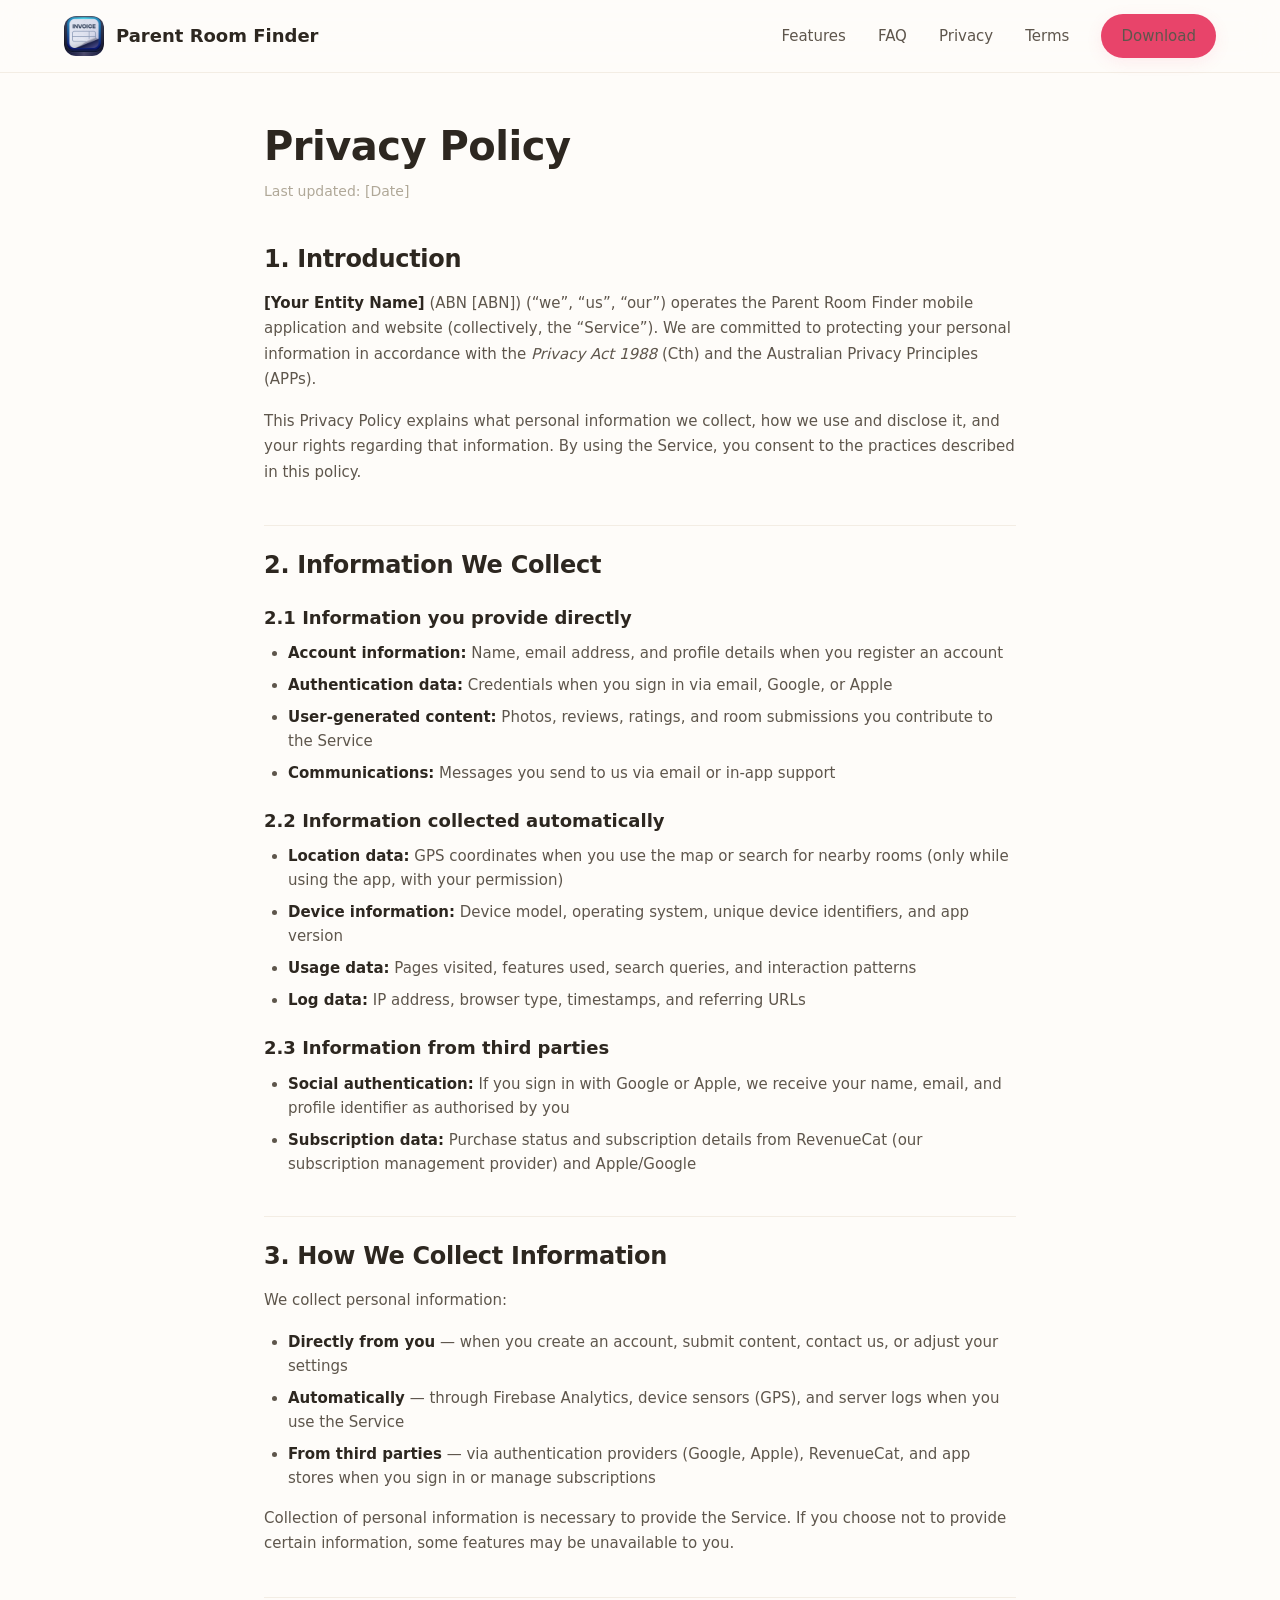
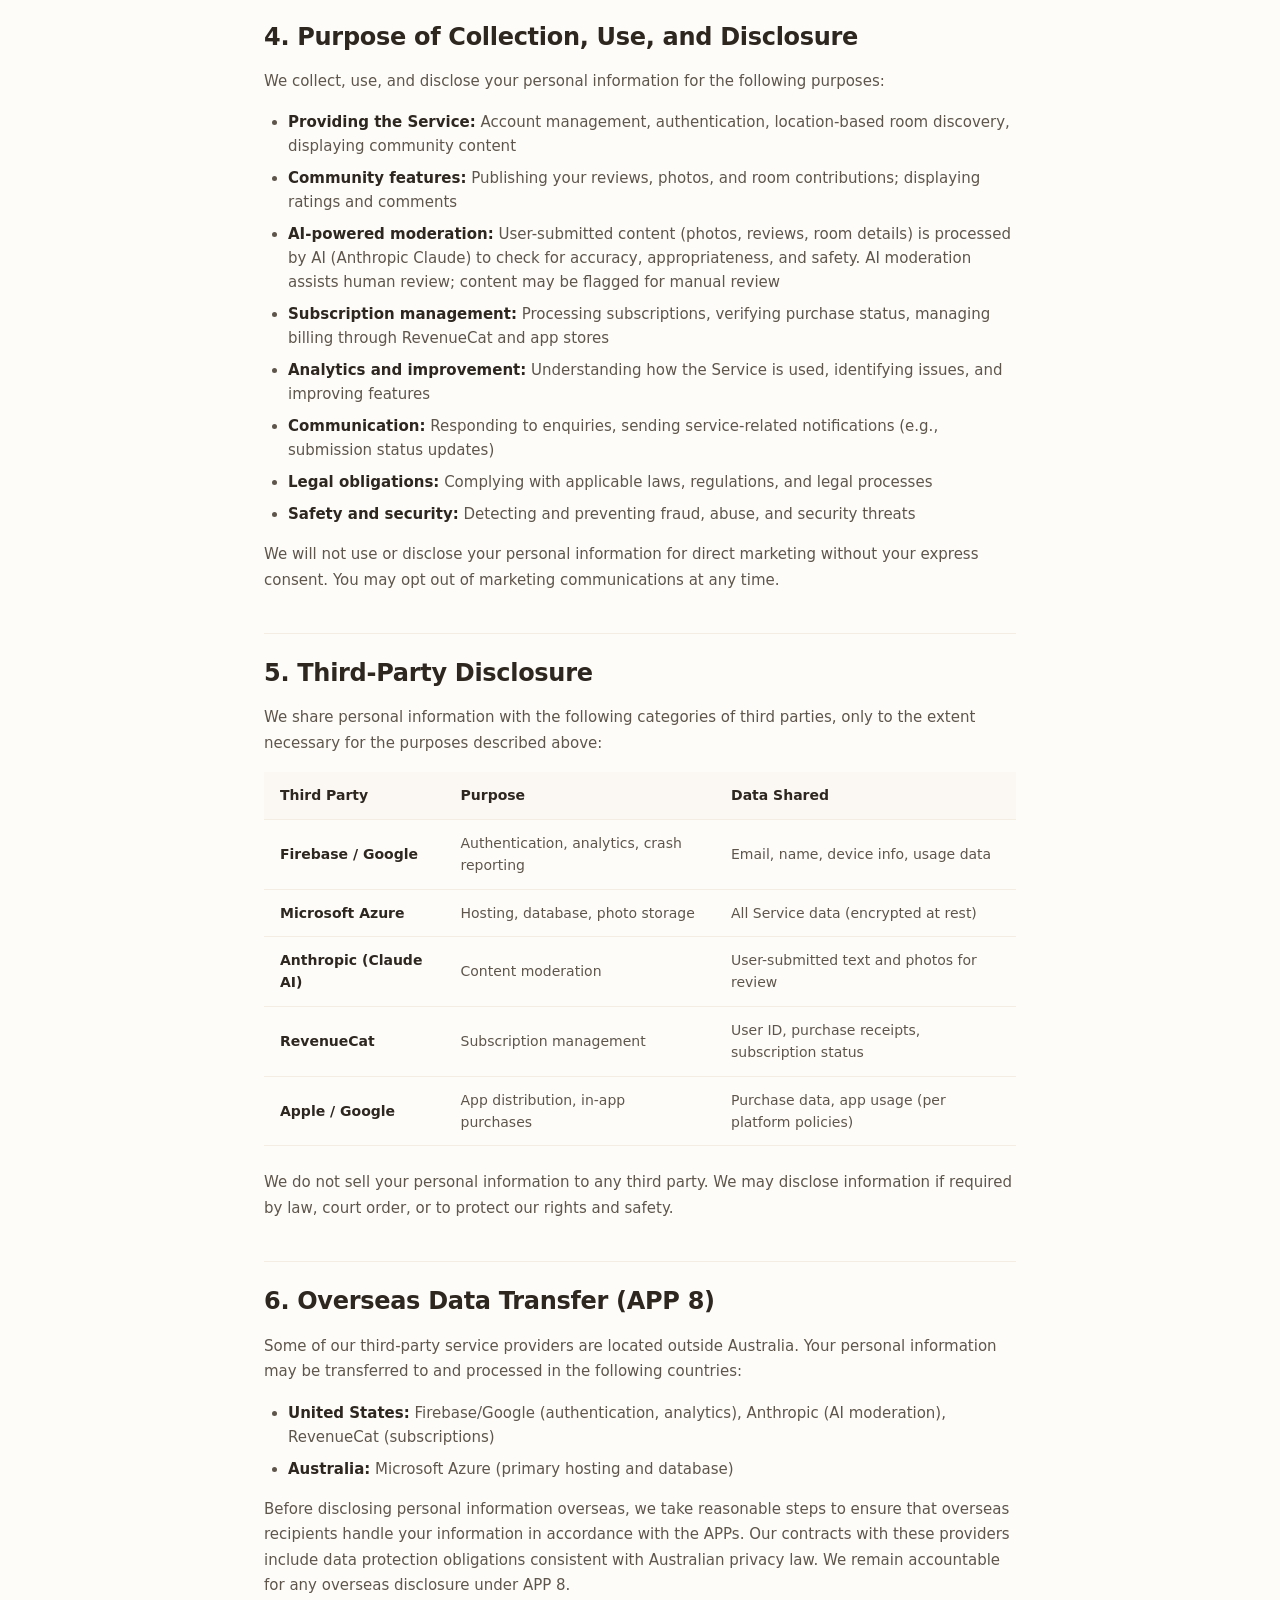
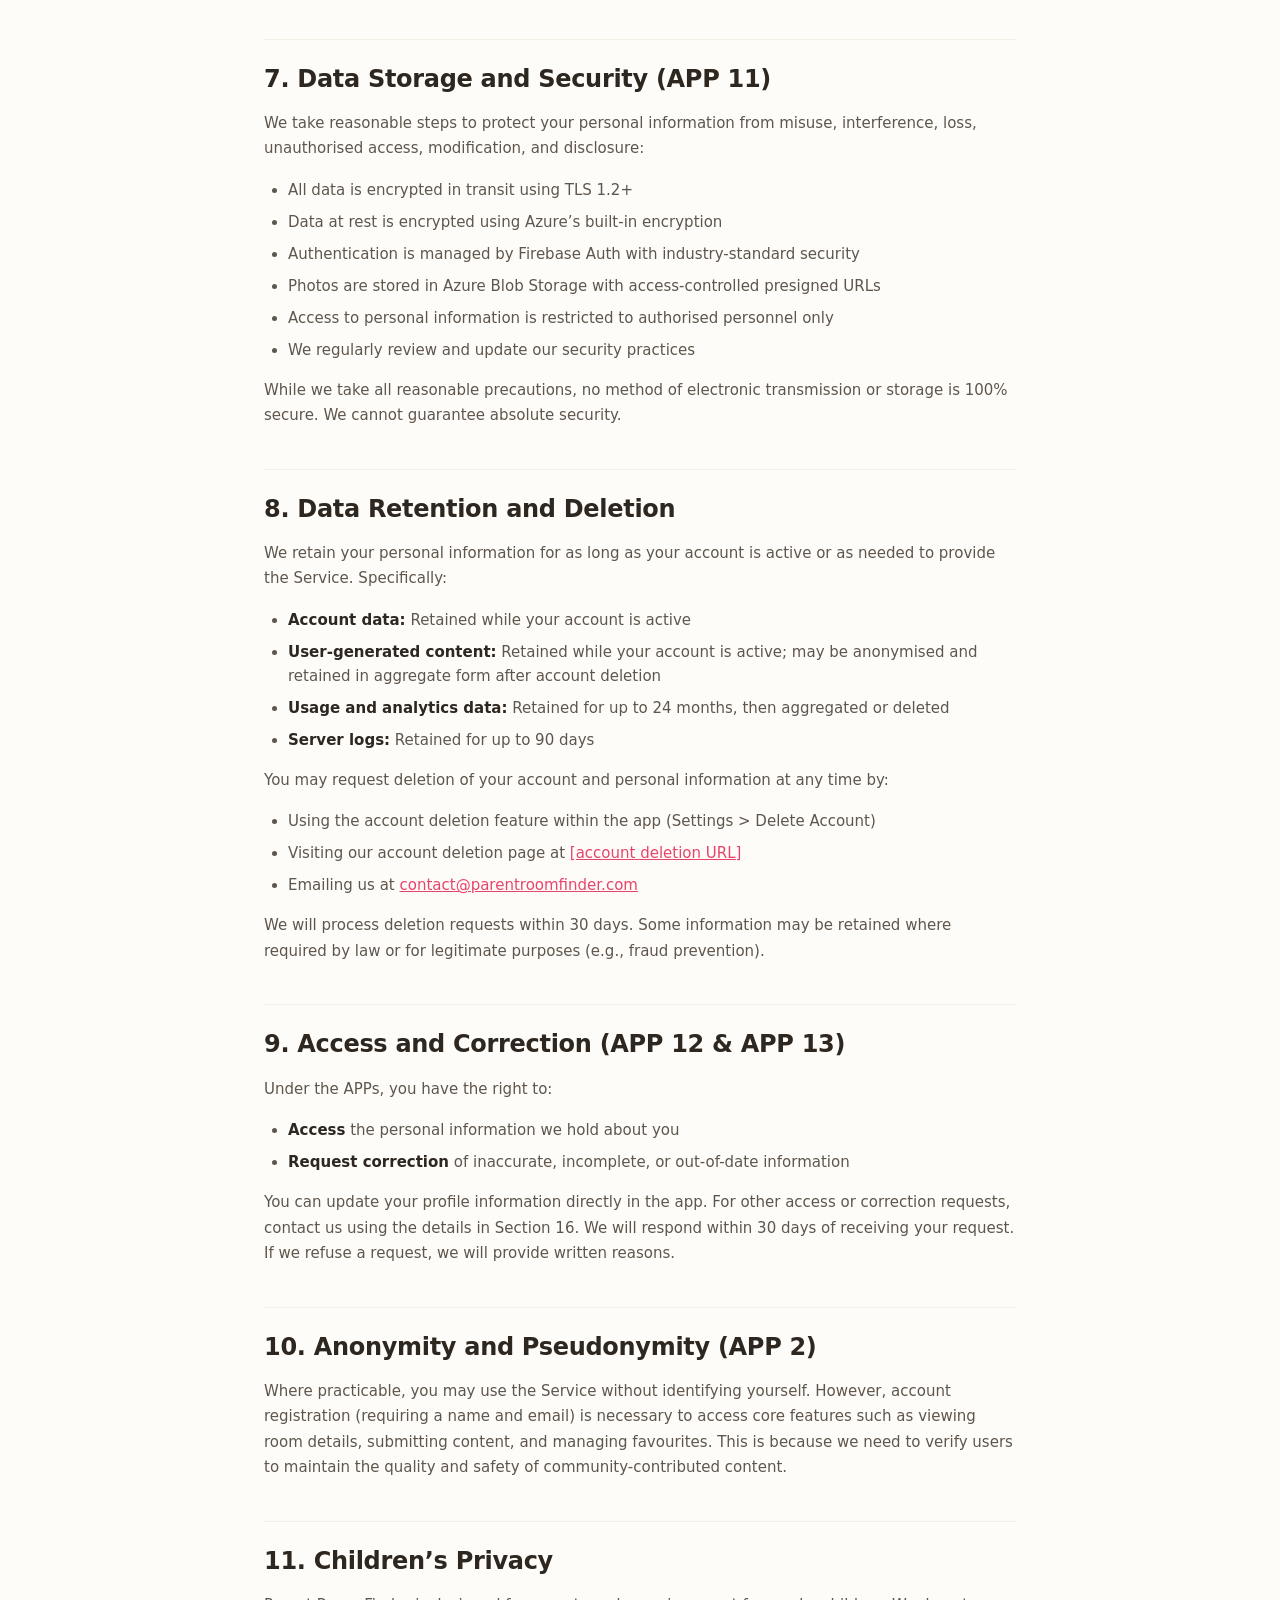
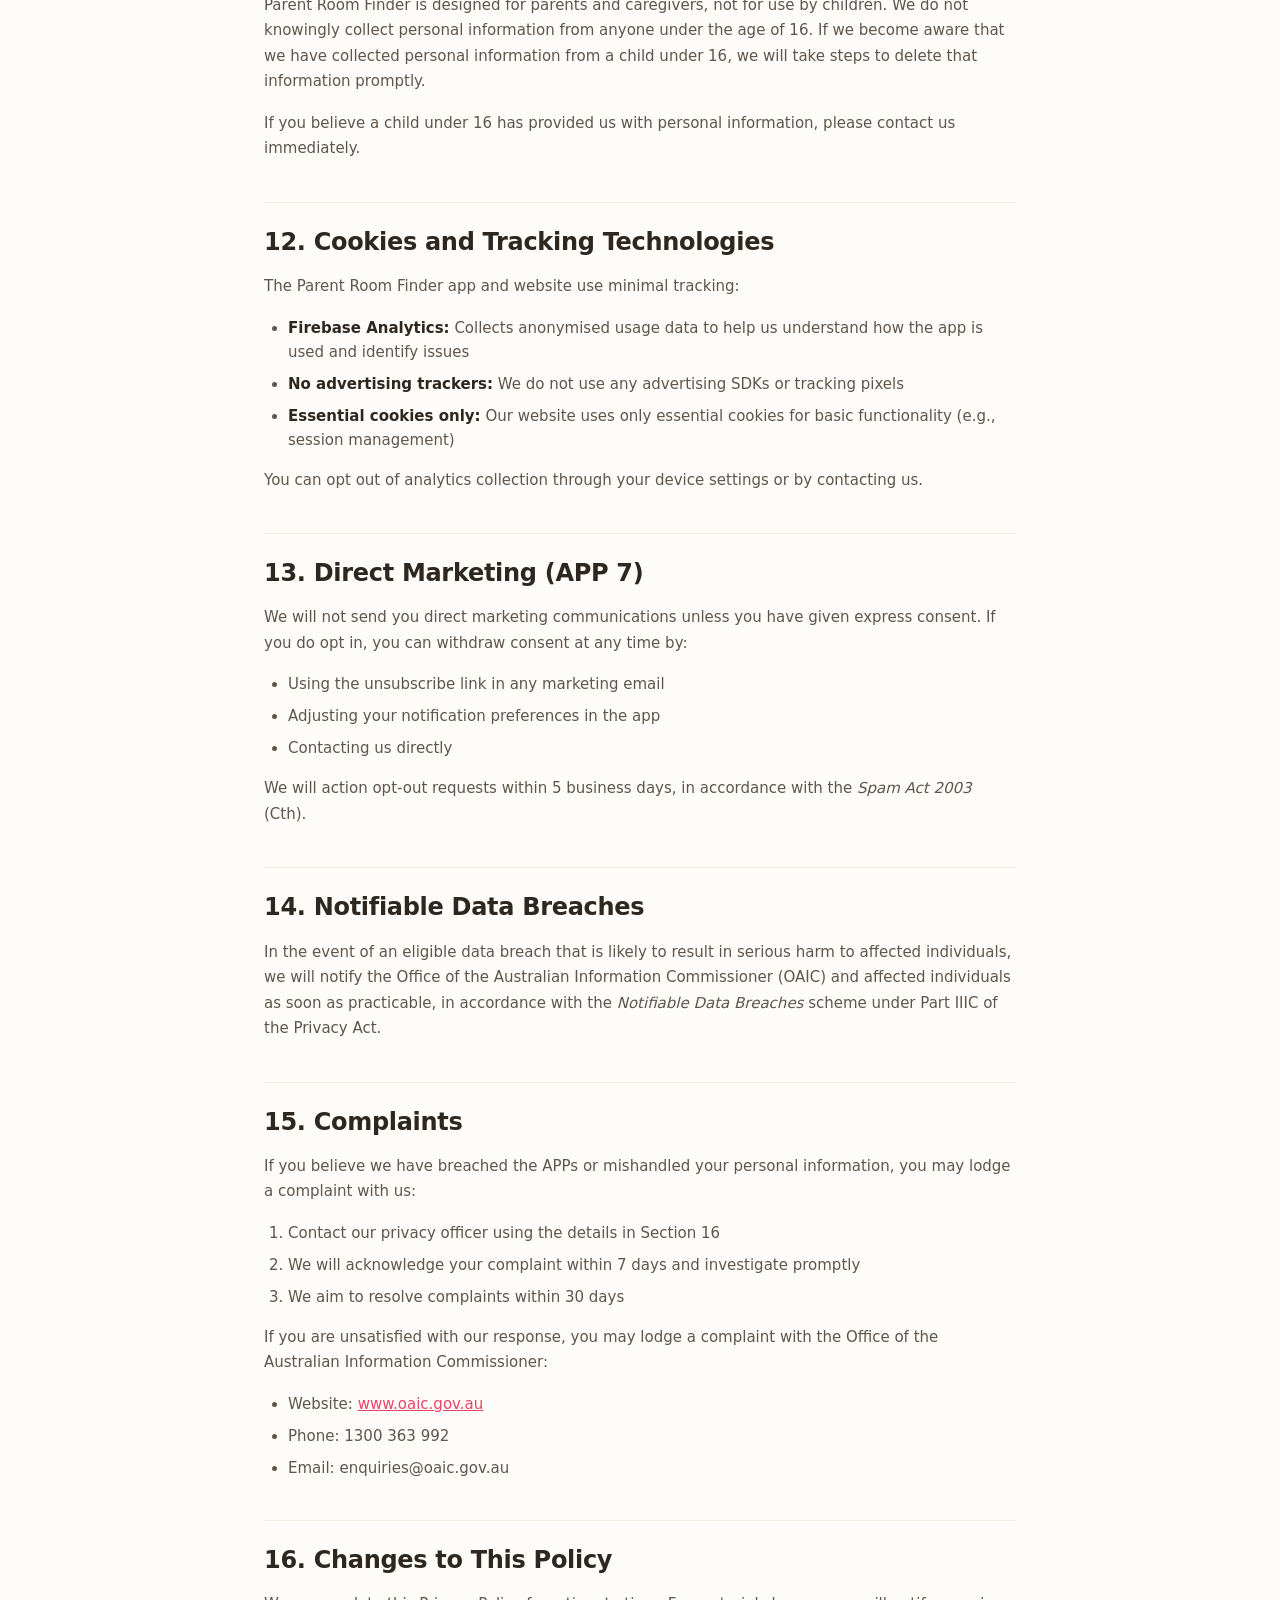
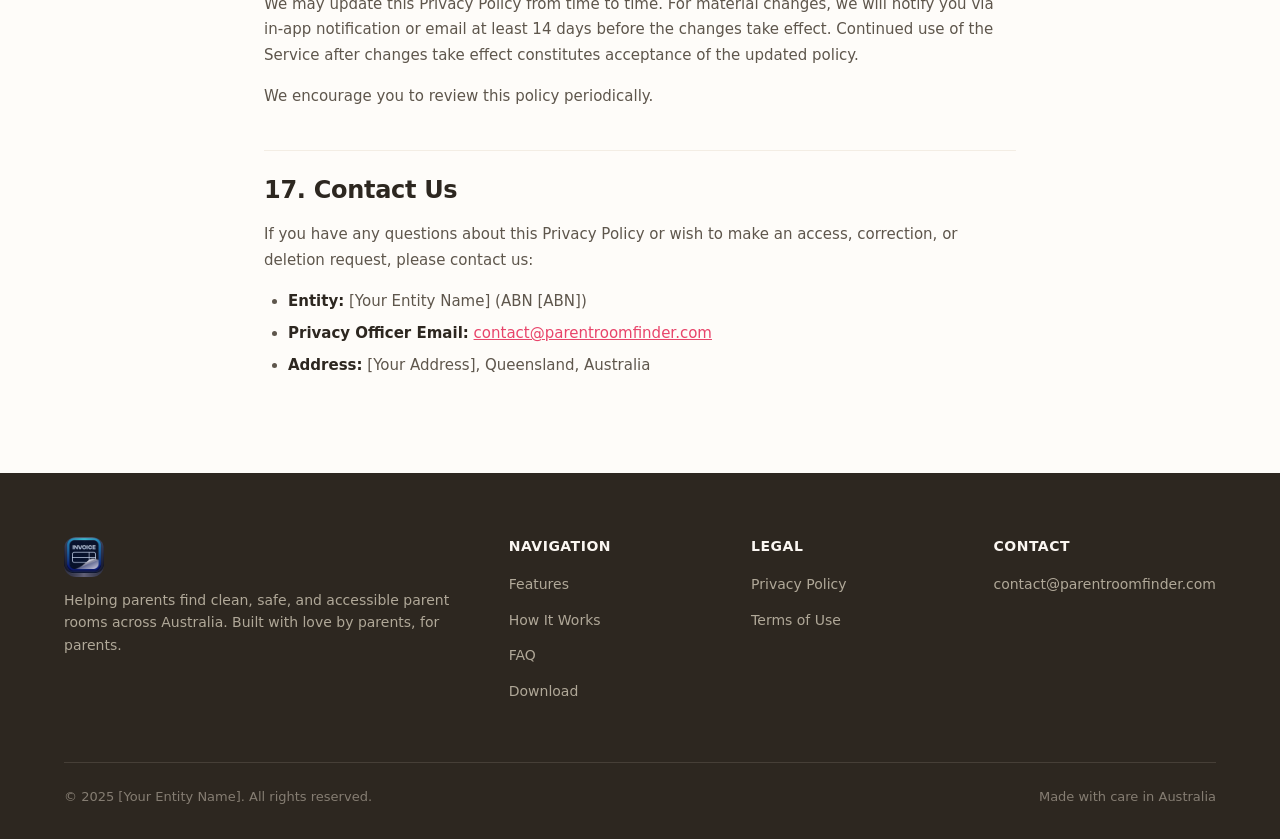
==== privacy.html @ feef45e7 "site updated" ====
<!DOCTYPE html>
<html lang="en">
<head>
  <meta charset="UTF-8">
  <meta name="viewport" content="width=device-width, initial-scale=1.0">
  <title>Privacy Policy - Parent Room Finder</title>
  <meta name="description" content="Privacy Policy for Parent Room Finder. Learn how we collect, use, and protect your personal information in compliance with the Australian Privacy Act 1988.">
  <link rel="icon" type="image/png" href="images/App Icon - light.png">
  <link rel="apple-touch-icon" href="images/App Icon - light.png">
  <link rel="stylesheet" href="css/style.css">
</head>
<body>

  <!-- ===== Header ===== -->
  <header class="header">
    <div class="container header__inner">
      <a href="/" class="header__logo">
        <img src="images/App Icon - light.png" alt="Parent Room Finder" width="40" height="40">
        <span>Parent Room Finder</span>
      </a>
      <button class="header__hamburger" aria-label="Toggle menu" aria-expanded="false">
        <span></span><span></span><span></span>
      </button>
      <nav class="header__nav">
        <a href="index.html#features">Features</a>
        <a href="index.html#faq">FAQ</a>
        <a href="privacy.html">Privacy</a>
        <a href="terms.html">Terms</a>
        <a href="index.html#download" class="btn btn--primary btn--small">Download</a>
      </nav>
    </div>
  </header>

  <!-- ===== Privacy Policy ===== -->
  <main class="legal-page">
    <div class="container container--prose">

      <h1>Privacy Policy</h1>
      <!-- TODO: Update effective date before launch -->
      <p class="legal-updated">Last updated: [Date]</p>

      <h2>1. Introduction</h2>
      <!-- TODO: Replace [Your Entity Name] and [ABN] with actual details -->
      <p><strong>[Your Entity Name]</strong> (ABN [ABN]) (&ldquo;we&rdquo;, &ldquo;us&rdquo;, &ldquo;our&rdquo;) operates the Parent Room Finder mobile application and website (collectively, the &ldquo;Service&rdquo;). We are committed to protecting your personal information in accordance with the <em>Privacy Act 1988</em> (Cth) and the Australian Privacy Principles (APPs).</p>
      <p>This Privacy Policy explains what personal information we collect, how we use and disclose it, and your rights regarding that information. By using the Service, you consent to the practices described in this policy.</p>

      <h2>2. Information We Collect</h2>

      <h3>2.1 Information you provide directly</h3>
      <ul>
        <li><strong>Account information:</strong> Name, email address, and profile details when you register an account</li>
        <li><strong>Authentication data:</strong> Credentials when you sign in via email, Google, or Apple</li>
        <li><strong>User-generated content:</strong> Photos, reviews, ratings, and room submissions you contribute to the Service</li>
        <li><strong>Communications:</strong> Messages you send to us via email or in-app support</li>
      </ul>

      <h3>2.2 Information collected automatically</h3>
      <ul>
        <li><strong>Location data:</strong> GPS coordinates when you use the map or search for nearby rooms (only while using the app, with your permission)</li>
        <li><strong>Device information:</strong> Device model, operating system, unique device identifiers, and app version</li>
        <li><strong>Usage data:</strong> Pages visited, features used, search queries, and interaction patterns</li>
        <li><strong>Log data:</strong> IP address, browser type, timestamps, and referring URLs</li>
      </ul>

      <h3>2.3 Information from third parties</h3>
      <ul>
        <li><strong>Social authentication:</strong> If you sign in with Google or Apple, we receive your name, email, and profile identifier as authorised by you</li>
        <li><strong>Subscription data:</strong> Purchase status and subscription details from RevenueCat (our subscription management provider) and Apple/Google</li>
      </ul>

      <h2>3. How We Collect Information</h2>
      <p>We collect personal information:</p>
      <ul>
        <li><strong>Directly from you</strong> &mdash; when you create an account, submit content, contact us, or adjust your settings</li>
        <li><strong>Automatically</strong> &mdash; through Firebase Analytics, device sensors (GPS), and server logs when you use the Service</li>
        <li><strong>From third parties</strong> &mdash; via authentication providers (Google, Apple), RevenueCat, and app stores when you sign in or manage subscriptions</li>
      </ul>
      <p>Collection of personal information is necessary to provide the Service. If you choose not to provide certain information, some features may be unavailable to you.</p>

      <h2>4. Purpose of Collection, Use, and Disclosure</h2>
      <p>We collect, use, and disclose your personal information for the following purposes:</p>
      <ul>
        <li><strong>Providing the Service:</strong> Account management, authentication, location-based room discovery, displaying community content</li>
        <li><strong>Community features:</strong> Publishing your reviews, photos, and room contributions; displaying ratings and comments</li>
        <li><strong>AI-powered moderation:</strong> User-submitted content (photos, reviews, room details) is processed by AI (Anthropic Claude) to check for accuracy, appropriateness, and safety. AI moderation assists human review; content may be flagged for manual review</li>
        <li><strong>Subscription management:</strong> Processing subscriptions, verifying purchase status, managing billing through RevenueCat and app stores</li>
        <li><strong>Analytics and improvement:</strong> Understanding how the Service is used, identifying issues, and improving features</li>
        <li><strong>Communication:</strong> Responding to enquiries, sending service-related notifications (e.g., submission status updates)</li>
        <li><strong>Legal obligations:</strong> Complying with applicable laws, regulations, and legal processes</li>
        <li><strong>Safety and security:</strong> Detecting and preventing fraud, abuse, and security threats</li>
      </ul>
      <p>We will not use or disclose your personal information for direct marketing without your express consent. You may opt out of marketing communications at any time.</p>

      <h2>5. Third-Party Disclosure</h2>
      <p>We share personal information with the following categories of third parties, only to the extent necessary for the purposes described above:</p>
      <table>
        <thead>
          <tr>
            <th>Third Party</th>
            <th>Purpose</th>
            <th>Data Shared</th>
          </tr>
        </thead>
        <tbody>
          <tr>
            <td><strong>Firebase / Google</strong></td>
            <td>Authentication, analytics, crash reporting</td>
            <td>Email, name, device info, usage data</td>
          </tr>
          <tr>
            <td><strong>Microsoft Azure</strong></td>
            <td>Hosting, database, photo storage</td>
            <td>All Service data (encrypted at rest)</td>
          </tr>
          <tr>
            <td><strong>Anthropic (Claude AI)</strong></td>
            <td>Content moderation</td>
            <td>User-submitted text and photos for review</td>
          </tr>
          <tr>
            <td><strong>RevenueCat</strong></td>
            <td>Subscription management</td>
            <td>User ID, purchase receipts, subscription status</td>
          </tr>
          <tr>
            <td><strong>Apple / Google</strong></td>
            <td>App distribution, in-app purchases</td>
            <td>Purchase data, app usage (per platform policies)</td>
          </tr>
        </tbody>
      </table>
      <p>We do not sell your personal information to any third party. We may disclose information if required by law, court order, or to protect our rights and safety.</p>

      <h2>6. Overseas Data Transfer (APP 8)</h2>
      <p>Some of our third-party service providers are located outside Australia. Your personal information may be transferred to and processed in the following countries:</p>
      <ul>
        <li><strong>United States:</strong> Firebase/Google (authentication, analytics), Anthropic (AI moderation), RevenueCat (subscriptions)</li>
        <li><strong>Australia:</strong> Microsoft Azure (primary hosting and database)</li>
      </ul>
      <p>Before disclosing personal information overseas, we take reasonable steps to ensure that overseas recipients handle your information in accordance with the APPs. Our contracts with these providers include data protection obligations consistent with Australian privacy law. We remain accountable for any overseas disclosure under APP 8.</p>

      <h2>7. Data Storage and Security (APP 11)</h2>
      <p>We take reasonable steps to protect your personal information from misuse, interference, loss, unauthorised access, modification, and disclosure:</p>
      <ul>
        <li>All data is encrypted in transit using TLS 1.2+</li>
        <li>Data at rest is encrypted using Azure&rsquo;s built-in encryption</li>
        <li>Authentication is managed by Firebase Auth with industry-standard security</li>
        <li>Photos are stored in Azure Blob Storage with access-controlled presigned URLs</li>
        <li>Access to personal information is restricted to authorised personnel only</li>
        <li>We regularly review and update our security practices</li>
      </ul>
      <p>While we take all reasonable precautions, no method of electronic transmission or storage is 100% secure. We cannot guarantee absolute security.</p>

      <h2>8. Data Retention and Deletion</h2>
      <p>We retain your personal information for as long as your account is active or as needed to provide the Service. Specifically:</p>
      <ul>
        <li><strong>Account data:</strong> Retained while your account is active</li>
        <li><strong>User-generated content:</strong> Retained while your account is active; may be anonymised and retained in aggregate form after account deletion</li>
        <li><strong>Usage and analytics data:</strong> Retained for up to 24 months, then aggregated or deleted</li>
        <li><strong>Server logs:</strong> Retained for up to 90 days</li>
      </ul>
      <p>You may request deletion of your account and personal information at any time by:</p>
      <ul>
        <li>Using the account deletion feature within the app (Settings &gt; Delete Account)</li>
        <!-- TODO: Set up web deletion URL for Google Play compliance -->
        <li>Visiting our account deletion page at <a href="#">[account deletion URL]</a></li>
        <!-- TODO: Replace with actual contact email -->
        <li>Emailing us at <a href="mailto:contact@parentroomfinder.com">contact@parentroomfinder.com</a></li>
      </ul>
      <p>We will process deletion requests within 30 days. Some information may be retained where required by law or for legitimate purposes (e.g., fraud prevention).</p>

      <h2>9. Access and Correction (APP 12 &amp; APP 13)</h2>
      <p>Under the APPs, you have the right to:</p>
      <ul>
        <li><strong>Access</strong> the personal information we hold about you</li>
        <li><strong>Request correction</strong> of inaccurate, incomplete, or out-of-date information</li>
      </ul>
      <p>You can update your profile information directly in the app. For other access or correction requests, contact us using the details in Section 16. We will respond within 30 days of receiving your request. If we refuse a request, we will provide written reasons.</p>

      <h2>10. Anonymity and Pseudonymity (APP 2)</h2>
      <p>Where practicable, you may use the Service without identifying yourself. However, account registration (requiring a name and email) is necessary to access core features such as viewing room details, submitting content, and managing favourites. This is because we need to verify users to maintain the quality and safety of community-contributed content.</p>

      <h2>11. Children&rsquo;s Privacy</h2>
      <p>Parent Room Finder is designed for parents and caregivers, not for use by children. We do not knowingly collect personal information from anyone under the age of 16. If we become aware that we have collected personal information from a child under 16, we will take steps to delete that information promptly.</p>
      <p>If you believe a child under 16 has provided us with personal information, please contact us immediately.</p>

      <h2>12. Cookies and Tracking Technologies</h2>
      <p>The Parent Room Finder app and website use minimal tracking:</p>
      <ul>
        <li><strong>Firebase Analytics:</strong> Collects anonymised usage data to help us understand how the app is used and identify issues</li>
        <li><strong>No advertising trackers:</strong> We do not use any advertising SDKs or tracking pixels</li>
        <li><strong>Essential cookies only:</strong> Our website uses only essential cookies for basic functionality (e.g., session management)</li>
      </ul>
      <p>You can opt out of analytics collection through your device settings or by contacting us.</p>

      <h2>13. Direct Marketing (APP 7)</h2>
      <p>We will not send you direct marketing communications unless you have given express consent. If you do opt in, you can withdraw consent at any time by:</p>
      <ul>
        <li>Using the unsubscribe link in any marketing email</li>
        <li>Adjusting your notification preferences in the app</li>
        <li>Contacting us directly</li>
      </ul>
      <p>We will action opt-out requests within 5 business days, in accordance with the <em>Spam Act 2003</em> (Cth).</p>

      <h2>14. Notifiable Data Breaches</h2>
      <p>In the event of an eligible data breach that is likely to result in serious harm to affected individuals, we will notify the Office of the Australian Information Commissioner (OAIC) and affected individuals as soon as practicable, in accordance with the <em>Notifiable Data Breaches</em> scheme under Part IIIC of the Privacy Act.</p>

      <h2>15. Complaints</h2>
      <p>If you believe we have breached the APPs or mishandled your personal information, you may lodge a complaint with us:</p>
      <ol>
        <li>Contact our privacy officer using the details in Section 16</li>
        <li>We will acknowledge your complaint within 7 days and investigate promptly</li>
        <li>We aim to resolve complaints within 30 days</li>
      </ol>
      <p>If you are unsatisfied with our response, you may lodge a complaint with the Office of the Australian Information Commissioner:</p>
      <ul>
        <li>Website: <a href="https://www.oaic.gov.au" target="_blank" rel="noopener">www.oaic.gov.au</a></li>
        <li>Phone: 1300 363 992</li>
        <li>Email: enquiries@oaic.gov.au</li>
      </ul>

      <h2>16. Changes to This Policy</h2>
      <p>We may update this Privacy Policy from time to time. For material changes, we will notify you via in-app notification or email at least 14 days before the changes take effect. Continued use of the Service after changes take effect constitutes acceptance of the updated policy.</p>
      <p>We encourage you to review this policy periodically.</p>

      <h2>17. Contact Us</h2>
      <!-- TODO: Replace placeholder contact details -->
      <p>If you have any questions about this Privacy Policy or wish to make an access, correction, or deletion request, please contact us:</p>
      <ul>
        <li><strong>Entity:</strong> [Your Entity Name] (ABN [ABN])</li>
        <li><strong>Privacy Officer Email:</strong> <a href="mailto:contact@parentroomfinder.com">contact@parentroomfinder.com</a></li>
        <li><strong>Address:</strong> [Your Address], Queensland, Australia</li>
      </ul>

    </div>
  </main>

  <!-- ===== Footer ===== -->
  <footer class="footer">
    <div class="container">
      <div class="footer__inner">
        <div class="footer__brand">
          <img src="images/App Icon - dark.png" alt="Parent Room Finder" width="40" height="40">
          <p>Helping parents find clean, safe, and accessible parent rooms across Australia. Built with love by parents, for parents.</p>
        </div>
        <div>
          <h4>Navigation</h4>
          <ul>
            <li><a href="index.html#features">Features</a></li>
            <li><a href="index.html#how-it-works">How It Works</a></li>
            <li><a href="index.html#faq">FAQ</a></li>
            <li><a href="index.html#download">Download</a></li>
          </ul>
        </div>
        <div>
          <h4>Legal</h4>
          <ul>
            <li><a href="privacy.html">Privacy Policy</a></li>
            <li><a href="terms.html">Terms of Use</a></li>
          </ul>
        </div>
        <div>
          <h4>Contact</h4>
          <ul>
            <li><a href="mailto:contact@parentroomfinder.com">contact@parentroomfinder.com</a></li>
          </ul>
        </div>
      </div>
      <div class="footer__bottom">
        <span>&copy; 2025 [Your Entity Name]. All rights reserved.</span>
        <span>Made with care in Australia</span>
      </div>
    </div>
  </footer>

  <script src="js/main.js"></script>
</body>
</html>
---- css/style.css ----
/* ===== CSS Custom Properties ===== */
:root {
  --pink-50: #FFF0F3;
  --pink-100: #FFD6DE;
  --pink-200: #FFB3C1;
  --pink-300: #FF8FA3;
  --pink-400: #F2587A;
  --pink-500: #E8446A;
  --pink-600: #D6325A;
  --pink-700: #B5264C;
  --pink-800: #8C1B3A;

  --blue-50: #F0F4FF;
  --blue-100: #DBEAFE;
  --blue-200: #BFDBFE;
  --blue-300: #93C5FD;
  --blue-400: #60A5FA;
  --blue-500: #4A73E8;
  --blue-600: #3B5FCC;

  --yellow-50: #FFFBEB;
  --yellow-100: #FEF3C7;
  --yellow-200: #FDE68A;
  --yellow-300: #FCD34D;
  --yellow-400: #FFC107;
  --yellow-500: #F59E0B;

  --cream-50: #FEFCF9;
  --cream-100: #FBF7F2;
  --cream-200: #F3EDE4;
  --cream-300: #E5DDD3;
  --cream-400: #B0A898;
  --cream-500: #857D72;
  --cream-600: #5E564C;
  --cream-700: #463F37;
  --cream-800: #2D2720;
  --cream-900: #1A1612;

  --white: #FFFFFF;
  --black: #000000;
  --star: #FFC107;

  --gradient-warm: linear-gradient(135deg, #FFF0F3, #FFF3C4);
  --gradient-cool: linear-gradient(135deg, #F0F4FF, #FFF0F3);
  --gradient-sunset: linear-gradient(135deg, #FFF0F3 0%, #FFF3C4 50%, #F0F4FF 100%);

  --shadow-sm: 0 2px 8px rgba(242, 88, 122, 0.08);
  --shadow-md: 0 4px 16px rgba(242, 88, 122, 0.10);
  --shadow-lg: 0 8px 24px rgba(242, 88, 122, 0.12);
  --shadow-blue: 0 4px 16px rgba(74, 115, 232, 0.10);

  --radius-sm: 12px;
  --radius-md: 16px;
  --radius-lg: 20px;
  --radius-xl: 28px;
  --radius-full: 9999px;

  --font-sans: 'SF Pro Rounded', system-ui, -apple-system, BlinkMacSystemFont, 'Segoe UI', Roboto, Helvetica, Arial, sans-serif;

  --max-width: 1200px;
  --max-width-prose: 800px;
}

/* ===== Reset ===== */
*, *::before, *::after {
  box-sizing: border-box;
  margin: 0;
  padding: 0;
}

html {
  scroll-behavior: smooth;
  -webkit-text-size-adjust: 100%;
}

body {
  font-family: var(--font-sans);
  font-size: 16px;
  line-height: 1.6;
  color: var(--cream-800);
  background-color: var(--cream-50);
  -webkit-font-smoothing: antialiased;
  -moz-osx-font-smoothing: grayscale;
}

img {
  max-width: 100%;
  height: auto;
  display: block;
}

a {
  color: var(--pink-500);
  text-decoration: none;
  transition: color 0.2s;
}

a:hover {
  color: var(--pink-600);
}

ul, ol {
  list-style: none;
}

/* ===== Typography ===== */
h1, h2, h3, h4, h5, h6 {
  font-weight: 600;
  line-height: 1.3;
  color: var(--cream-800);
}

h1 { font-size: 2.5rem; letter-spacing: -0.5px; }
h2 { font-size: 2rem; letter-spacing: -0.3px; }
h3 { font-size: 1.5rem; }
h4 { font-size: 1.25rem; }

p {
  color: var(--cream-600);
  line-height: 1.7;
}

.overline {
  font-size: 0.75rem;
  font-weight: 700;
  letter-spacing: 0.8px;
  text-transform: uppercase;
  color: var(--pink-500);
}

/* ===== Layout ===== */
.container {
  max-width: var(--max-width);
  margin: 0 auto;
  padding: 0 24px;
}

.container--prose {
  max-width: var(--max-width-prose);
}

section {
  padding: 80px 0;
}

/* ===== Components ===== */

/* Card */
.card {
  background: var(--white);
  border-radius: var(--radius-lg);
  box-shadow: var(--shadow-md);
  padding: 32px;
  transition: transform 0.2s, box-shadow 0.2s;
}

.card:hover {
  transform: translateY(-2px);
  box-shadow: var(--shadow-lg);
}

/* Button */
.btn {
  display: inline-flex;
  align-items: center;
  justify-content: center;
  gap: 8px;
  padding: 14px 28px;
  font-family: var(--font-sans);
  font-size: 1rem;
  font-weight: 600;
  border: none;
  border-radius: var(--radius-xl);
  cursor: pointer;
  transition: all 0.2s;
  text-decoration: none;
}

.btn--primary {
  background: var(--pink-500);
  color: var(--white);
  box-shadow: var(--shadow-md);
}

.btn--primary:hover {
  background: var(--pink-600);
  color: var(--white);
  transform: translateY(-1px);
  box-shadow: var(--shadow-lg);
}

.btn--secondary {
  background: var(--white);
  color: var(--pink-500);
  border: 2px solid var(--pink-200);
}

.btn--secondary:hover {
  background: var(--pink-50);
  color: var(--pink-600);
  border-color: var(--pink-300);
}

.btn--small {
  padding: 10px 20px;
  font-size: 0.875rem;
}

/* Badge / Pill */
.badge {
  display: inline-flex;
  align-items: center;
  gap: 6px;
  padding: 6px 14px;
  font-size: 0.8rem;
  font-weight: 600;
  border-radius: var(--radius-full);
}

.badge--pink {
  background: var(--pink-50);
  color: var(--pink-500);
}

.badge--blue {
  background: var(--blue-50);
  color: var(--blue-500);
}

.badge--yellow {
  background: var(--yellow-50);
  color: var(--yellow-500);
}

/* ===== Header / Nav ===== */
.header {
  position: fixed;
  top: 0;
  left: 0;
  right: 0;
  z-index: 100;
  background: rgba(254, 252, 249, 0.85);
  backdrop-filter: blur(16px);
  -webkit-backdrop-filter: blur(16px);
  border-bottom: 1px solid var(--cream-200);
}

.header__inner {
  display: flex;
  align-items: center;
  justify-content: space-between;
  height: 72px;
}

.header__logo {
  display: flex;
  align-items: center;
  gap: 12px;
  text-decoration: none;
}

.header__logo img {
  width: 40px;
  height: 40px;
  border-radius: var(--radius-sm);
}

.header__logo span {
  font-size: 1.125rem;
  font-weight: 600;
  color: var(--cream-800);
}

.header__nav {
  display: flex;
  align-items: center;
  gap: 32px;
}

.header__nav a {
  font-size: 0.9375rem;
  font-weight: 500;
  color: var(--cream-600);
  transition: color 0.2s;
}

.header__nav a:hover {
  color: var(--pink-500);
}

.header__hamburger {
  display: none;
  flex-direction: column;
  gap: 5px;
  background: none;
  border: none;
  cursor: pointer;
  padding: 8px;
}

.header__hamburger span {
  display: block;
  width: 24px;
  height: 2px;
  background: var(--cream-800);
  border-radius: 2px;
  transition: all 0.3s;
}

/* Mobile nav */
@media (max-width: 768px) {
  .header__hamburger {
    display: flex;
  }

  .header__nav {
    display: none;
    position: absolute;
    top: 72px;
    left: 0;
    right: 0;
    flex-direction: column;
    gap: 0;
    background: rgba(254, 252, 249, 0.98);
    backdrop-filter: blur(16px);
    border-bottom: 1px solid var(--cream-200);
    padding: 16px 24px;
  }

  .header__nav.open {
    display: flex;
  }

  .header__nav a {
    padding: 12px 0;
    border-bottom: 1px solid var(--cream-200);
    width: 100%;
  }

  .header__nav a:last-child {
    border-bottom: none;
  }

  .header__nav .btn {
    margin-top: 12px;
    width: 100%;
    text-align: center;
  }
}

/* ===== Hero ===== */
.hero {
  padding-top: 140px;
  padding-bottom: 80px;
  background: var(--gradient-cool);
  position: relative;
  overflow: hidden;
}

.hero::before {
  content: '';
  position: absolute;
  top: -50%;
  right: -20%;
  width: 600px;
  height: 600px;
  background: radial-gradient(circle, rgba(232, 68, 106, 0.06) 0%, transparent 70%);
  border-radius: 50%;
  pointer-events: none;
}

.hero::after {
  content: '';
  position: absolute;
  bottom: -30%;
  left: -10%;
  width: 400px;
  height: 400px;
  background: radial-gradient(circle, rgba(74, 115, 232, 0.06) 0%, transparent 70%);
  border-radius: 50%;
  pointer-events: none;
}

.hero__inner {
  display: grid;
  grid-template-columns: 1fr 1fr;
  gap: 48px;
  align-items: center;
  position: relative;
  z-index: 1;
}

.hero__content {
  max-width: 540px;
}

.hero__title {
  font-size: 3rem;
  line-height: 1.15;
  margin-bottom: 20px;
  letter-spacing: -0.5px;
}

.hero__title span {
  color: var(--pink-500);
}

.hero__subtitle {
  font-size: 1.125rem;
  color: var(--cream-500);
  margin-bottom: 32px;
  line-height: 1.7;
}

.hero__actions {
  display: flex;
  gap: 16px;
  flex-wrap: wrap;
}

.hero__image {
  display: flex;
  justify-content: center;
  align-items: center;
}

.hero__image img {
  max-width: 340px;
  width: 100%;
  filter: drop-shadow(0 20px 40px rgba(242, 88, 122, 0.15));
}

.store-badge {
  height: 48px;
  width: auto;
  transition: transform 0.2s;
}

.store-badge:hover {
  transform: scale(1.05);
}

@media (max-width: 768px) {
  .hero__inner {
    grid-template-columns: 1fr;
    text-align: center;
  }

  .hero__content {
    max-width: 100%;
  }

  .hero__title {
    font-size: 2.25rem;
  }

  .hero__actions {
    justify-content: center;
  }

  .hero__image {
    order: -1;
  }

  .hero__image img {
    max-width: 240px;
  }
}

/* ===== Features Grid ===== */
.features {
  background: var(--cream-50);
}

.section-header {
  text-align: center;
  margin-bottom: 48px;
}

.section-header .overline {
  margin-bottom: 12px;
}

.section-header h2 {
  margin-bottom: 12px;
}

.section-header p {
  max-width: 600px;
  margin: 0 auto;
  font-size: 1.0625rem;
}

.features__grid {
  display: grid;
  grid-template-columns: repeat(3, 1fr);
  gap: 24px;
}

.feature-card {
  text-align: center;
  padding: 40px 28px;
}

.feature-card__icon {
  display: inline-flex;
  align-items: center;
  justify-content: center;
  width: 64px;
  height: 64px;
  border-radius: var(--radius-lg);
  margin-bottom: 20px;
  font-size: 1.75rem;
}

.feature-card__icon--pink { background: var(--pink-50); }
.feature-card__icon--blue { background: var(--blue-50); }
.feature-card__icon--yellow { background: var(--yellow-50); }

.feature-card h3 {
  font-size: 1.125rem;
  margin-bottom: 10px;
}

.feature-card p {
  font-size: 0.9375rem;
}

@media (max-width: 768px) {
  .features__grid {
    grid-template-columns: 1fr;
    gap: 16px;
  }
}

/* ===== How It Works ===== */
.how-it-works {
  background: var(--gradient-warm);
  position: relative;
}

.steps {
  display: grid;
  grid-template-columns: repeat(3, 1fr);
  gap: 40px;
  counter-reset: step;
}

.step {
  text-align: center;
  counter-increment: step;
  position: relative;
}

.step__number {
  display: inline-flex;
  align-items: center;
  justify-content: center;
  width: 56px;
  height: 56px;
  border-radius: 50%;
  background: var(--pink-500);
  color: var(--white);
  font-size: 1.25rem;
  font-weight: 700;
  margin-bottom: 20px;
  box-shadow: var(--shadow-md);
}

.step h3 {
  margin-bottom: 10px;
}

.step p {
  font-size: 0.9375rem;
}

@media (max-width: 768px) {
  .steps {
    grid-template-columns: 1fr;
    gap: 32px;
  }
}

/* ===== Screenshots ===== */
.screenshots {
  background: var(--cream-50);
  overflow: hidden;
}

.screenshots__grid {
  display: grid;
  grid-template-columns: repeat(3, 1fr);
  gap: 24px;
}

.screenshots__grid img {
  border-radius: var(--radius-lg);
  box-shadow: var(--shadow-lg);
  width: 100%;
  transition: transform 0.3s;
}

.screenshots__grid img:hover {
  transform: scale(1.02);
}

@media (max-width: 768px) {
  .screenshots__grid {
    grid-template-columns: repeat(2, 1fr);
    gap: 16px;
  }
}

/* ===== Testimonials ===== */
.testimonials {
  background: var(--gradient-cool);
}

.testimonials__grid {
  display: grid;
  grid-template-columns: repeat(3, 1fr);
  gap: 24px;
}

.testimonial-card {
  padding: 32px;
}

.testimonial-card__stars {
  display: flex;
  gap: 2px;
  margin-bottom: 16px;
}

.testimonial-card__stars span {
  color: var(--star);
  font-size: 1.125rem;
}

.testimonial-card blockquote {
  font-size: 0.9375rem;
  color: var(--cream-600);
  line-height: 1.7;
  margin-bottom: 16px;
  font-style: italic;
}

.testimonial-card__author {
  font-size: 0.875rem;
  font-weight: 600;
  color: var(--cream-800);
}

.testimonial-card__role {
  font-size: 0.8125rem;
  color: var(--cream-400);
}

@media (max-width: 768px) {
  .testimonials__grid {
    grid-template-columns: 1fr;
  }
}

/* ===== FAQ ===== */
.faq {
  background: var(--cream-50);
}

.faq__list {
  max-width: 720px;
  margin: 0 auto;
}

.faq__item {
  border-bottom: 1px solid var(--cream-200);
}

.faq__question {
  width: 100%;
  display: flex;
  align-items: center;
  justify-content: space-between;
  gap: 16px;
  padding: 20px 0;
  font-family: var(--font-sans);
  font-size: 1.0625rem;
  font-weight: 600;
  color: var(--cream-800);
  background: none;
  border: none;
  cursor: pointer;
  text-align: left;
  transition: color 0.2s;
}

.faq__question:hover {
  color: var(--pink-500);
}

.faq__icon {
  flex-shrink: 0;
  width: 24px;
  height: 24px;
  display: flex;
  align-items: center;
  justify-content: center;
  color: var(--pink-400);
  transition: transform 0.3s;
}

.faq__question[aria-expanded="true"] .faq__icon {
  transform: rotate(45deg);
}

.faq__answer {
  max-height: 0;
  overflow: hidden;
  transition: max-height 0.3s ease;
}

.faq__answer p {
  padding: 0 0 20px 0;
  font-size: 0.9375rem;
  line-height: 1.7;
}

/* ===== CTA Banner ===== */
.cta-banner {
  background: var(--gradient-sunset);
  text-align: center;
  position: relative;
  overflow: hidden;
}

.cta-banner::before {
  content: '';
  position: absolute;
  top: -40%;
  left: 50%;
  transform: translateX(-50%);
  width: 800px;
  height: 800px;
  background: radial-gradient(circle, rgba(232, 68, 106, 0.06) 0%, transparent 60%);
  border-radius: 50%;
  pointer-events: none;
}

.cta-banner__content {
  position: relative;
  z-index: 1;
}

.cta-banner h2 {
  font-size: 2.25rem;
  margin-bottom: 16px;
}

.cta-banner p {
  font-size: 1.125rem;
  margin-bottom: 32px;
  max-width: 500px;
  margin-left: auto;
  margin-right: auto;
}

.cta-banner__actions {
  display: flex;
  gap: 16px;
  justify-content: center;
  flex-wrap: wrap;
  margin-bottom: 32px;
}

.cta-banner__mascot {
  max-width: 180px;
  margin: 0 auto;
}

/* ===== Footer ===== */
.footer {
  background: var(--cream-800);
  color: var(--cream-300);
  padding: 64px 0 32px;
}

.footer__inner {
  display: grid;
  grid-template-columns: 2fr 1fr 1fr 1fr;
  gap: 40px;
  margin-bottom: 48px;
}

.footer__brand p {
  color: var(--cream-400);
  font-size: 0.875rem;
  margin-top: 12px;
  line-height: 1.6;
}

.footer__brand img {
  width: 40px;
  height: 40px;
  border-radius: var(--radius-sm);
}

.footer h4 {
  color: var(--cream-100);
  font-size: 0.875rem;
  font-weight: 600;
  text-transform: uppercase;
  letter-spacing: 0.5px;
  margin-bottom: 16px;
}

.footer ul li {
  margin-bottom: 10px;
}

.footer ul a {
  color: var(--cream-400);
  font-size: 0.875rem;
  transition: color 0.2s;
}

.footer ul a:hover {
  color: var(--pink-400);
}

.footer__bottom {
  border-top: 1px solid var(--cream-700);
  padding-top: 24px;
  display: flex;
  justify-content: space-between;
  align-items: center;
  font-size: 0.8125rem;
  color: var(--cream-500);
}

@media (max-width: 768px) {
  .footer__inner {
    grid-template-columns: 1fr 1fr;
  }

  .footer__bottom {
    flex-direction: column;
    gap: 12px;
    text-align: center;
  }
}

/* ===== Legal Pages (Privacy, Terms) ===== */
.legal-page {
  padding-top: 120px;
  padding-bottom: 80px;
}

.legal-page h1 {
  margin-bottom: 8px;
}

.legal-page .legal-updated {
  font-size: 0.875rem;
  color: var(--cream-400);
  margin-bottom: 40px;
}

.legal-page h2 {
  font-size: 1.5rem;
  margin-top: 40px;
  margin-bottom: 16px;
  padding-top: 24px;
  border-top: 1px solid var(--cream-200);
}

.legal-page h2:first-of-type {
  border-top: none;
  padding-top: 0;
}

.legal-page h3 {
  font-size: 1.125rem;
  margin-top: 24px;
  margin-bottom: 12px;
}

.legal-page p {
  margin-bottom: 16px;
  font-size: 0.9375rem;
}

.legal-page ul, .legal-page ol {
  margin-bottom: 16px;
  padding-left: 24px;
}

.legal-page ul {
  list-style: disc;
}

.legal-page ol {
  list-style: decimal;
}

.legal-page li {
  margin-bottom: 8px;
  font-size: 0.9375rem;
  color: var(--cream-600);
  line-height: 1.6;
}

.legal-page strong {
  color: var(--cream-800);
}

.legal-page a {
  color: var(--pink-500);
  text-decoration: underline;
}

.legal-page table {
  width: 100%;
  border-collapse: collapse;
  margin-bottom: 24px;
  font-size: 0.875rem;
}

.legal-page th,
.legal-page td {
  padding: 12px 16px;
  text-align: left;
  border-bottom: 1px solid var(--cream-200);
}

.legal-page th {
  background: var(--cream-100);
  font-weight: 600;
  color: var(--cream-800);
}

.legal-page td {
  color: var(--cream-600);
}

/* ===== Scroll Animations ===== */
.fade-in {
  opacity: 0;
  transform: translateY(20px);
  transition: opacity 0.6s ease, transform 0.6s ease;
}

.fade-in.visible {
  opacity: 1;
  transform: translateY(0);
}

/* ===== Utility ===== */
.text-center { text-align: center; }
.text-pink { color: var(--pink-500); }
.text-blue { color: var(--blue-500); }
.mt-2 { margin-top: 16px; }
.mt-4 { margin-top: 32px; }
.mb-2 { margin-top: 16px; }
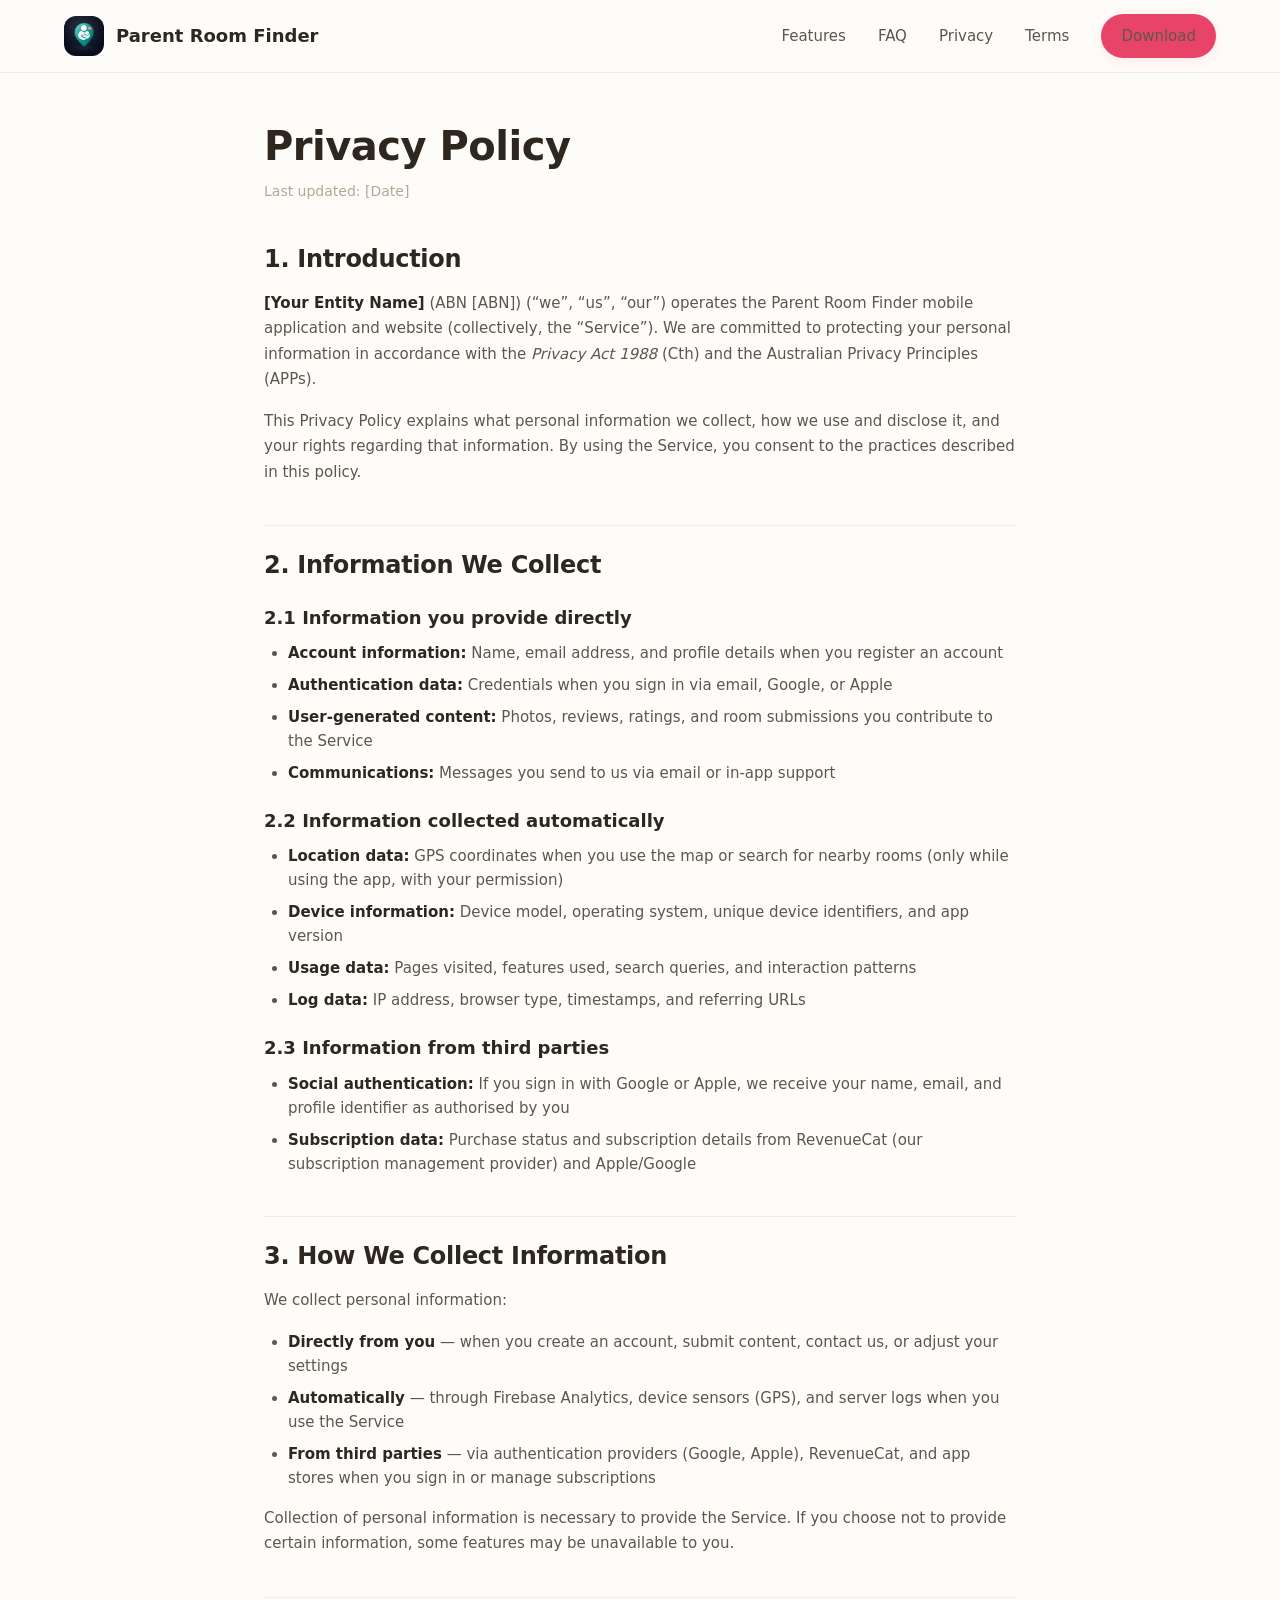
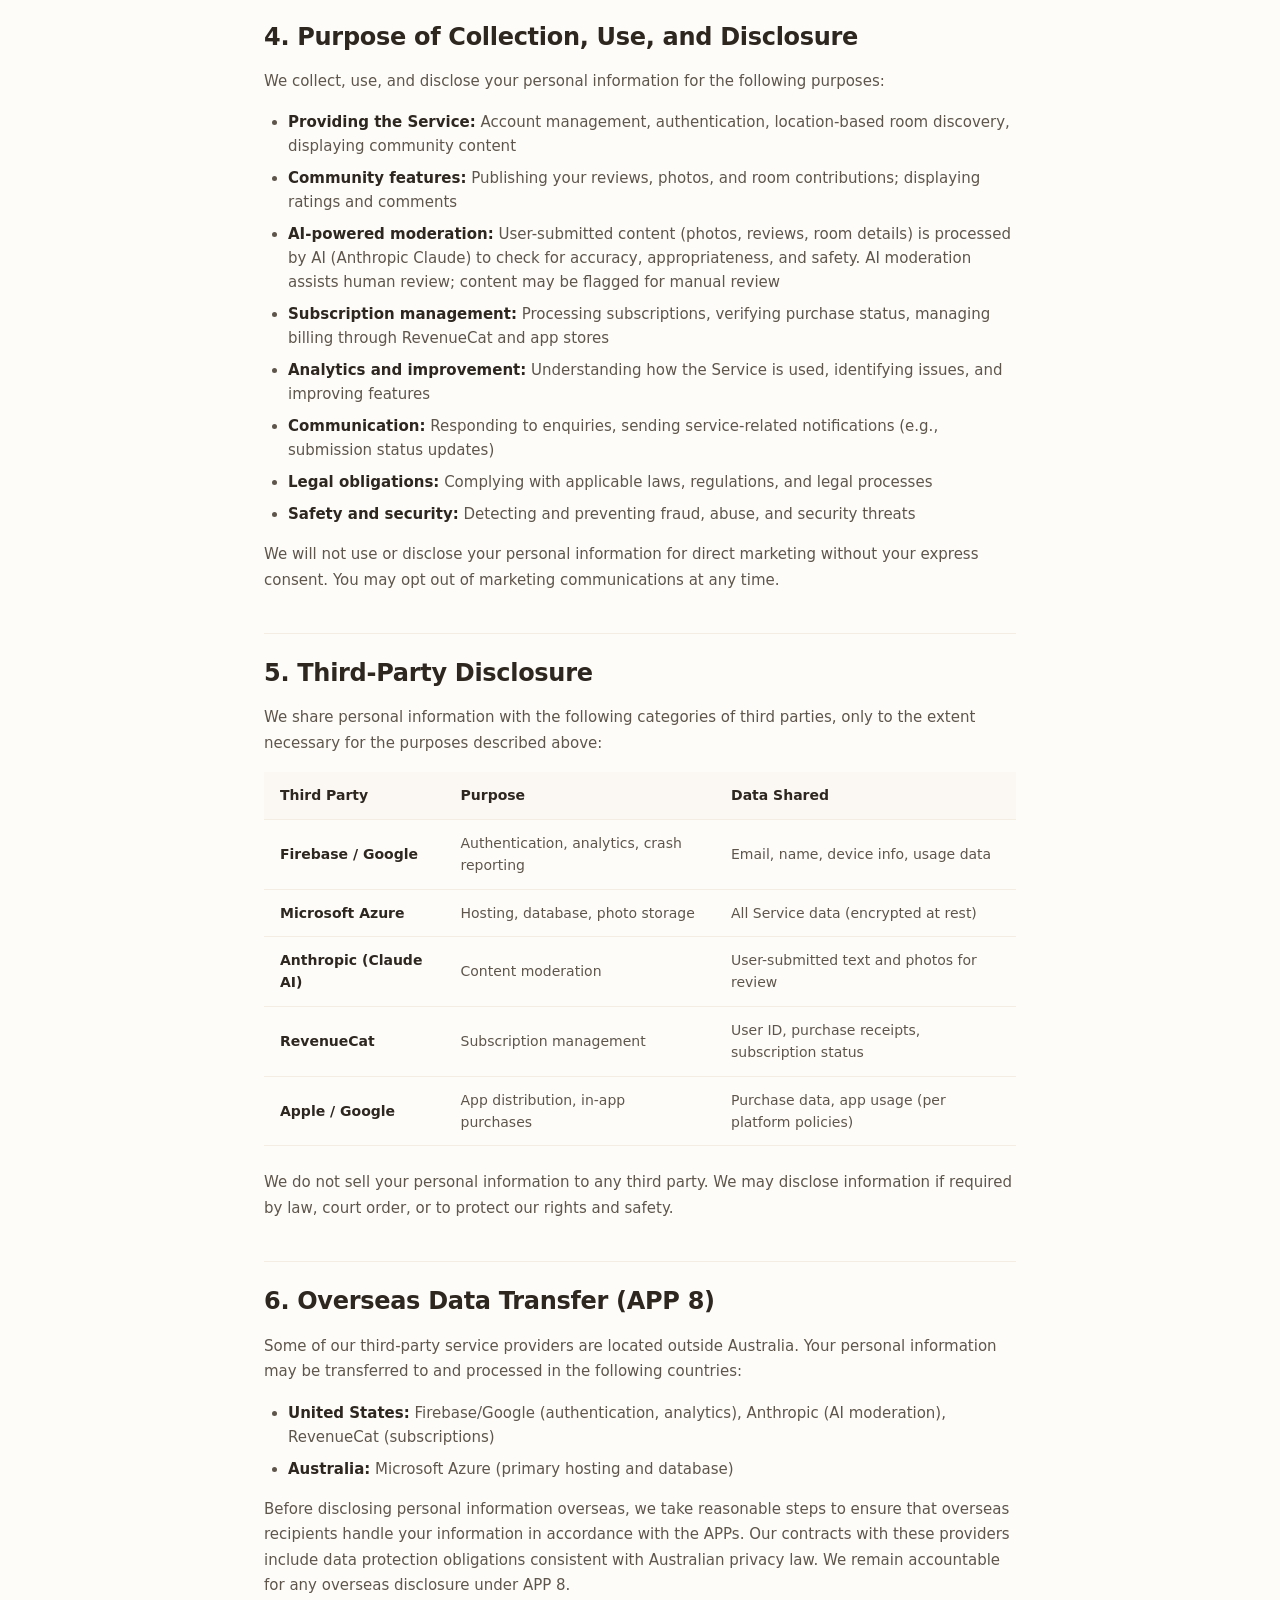
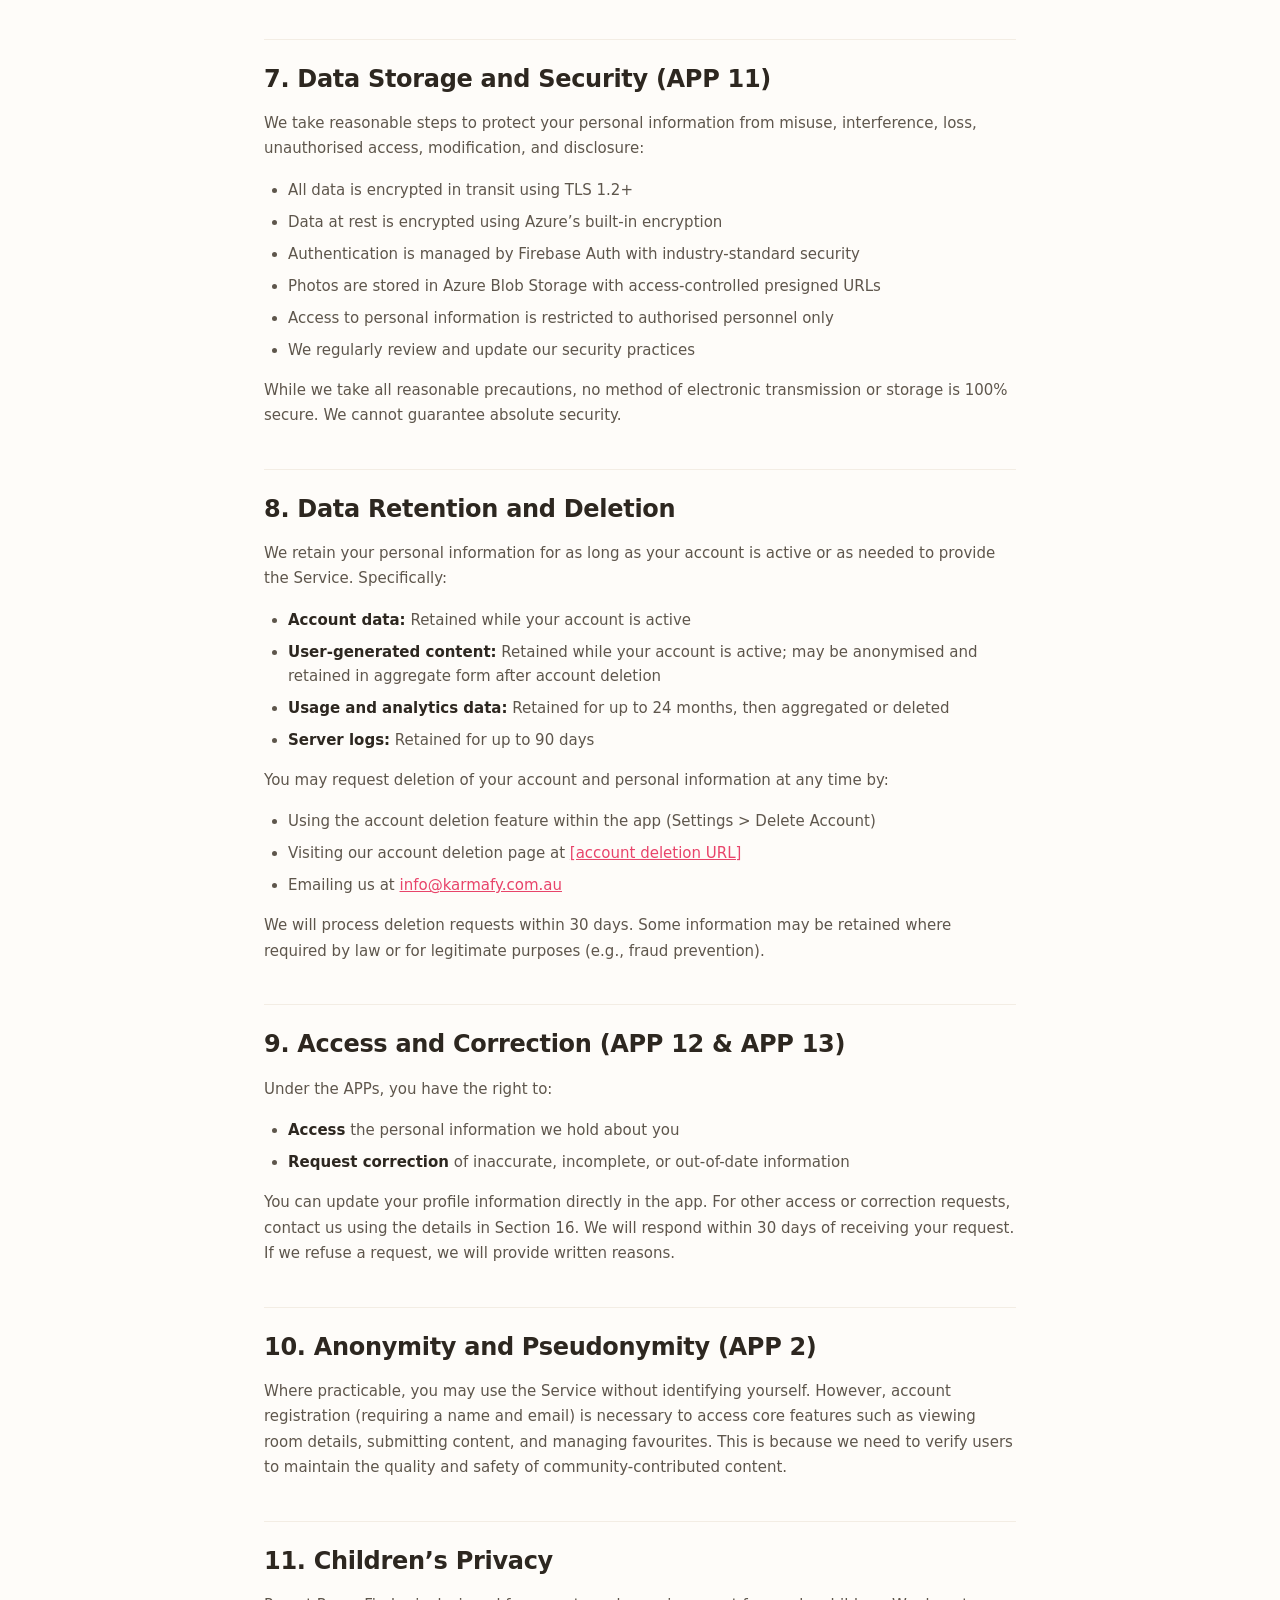
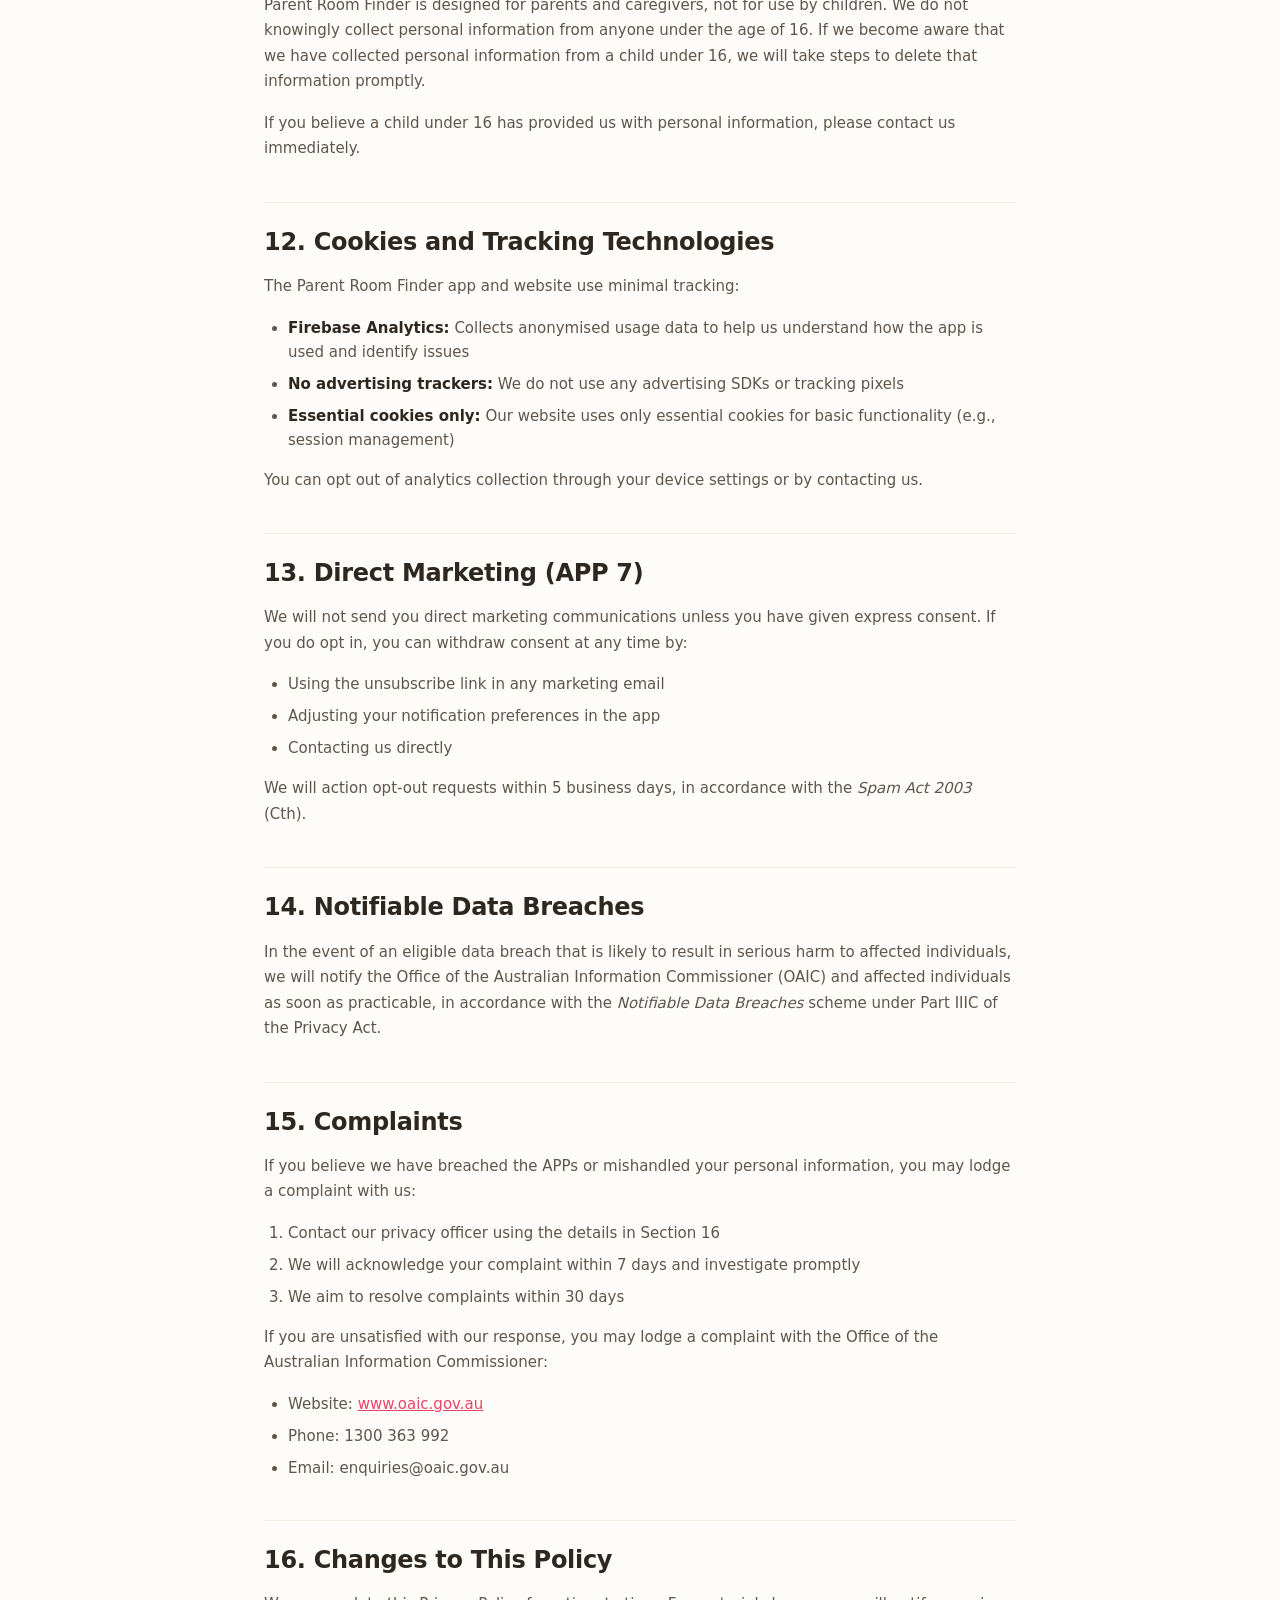
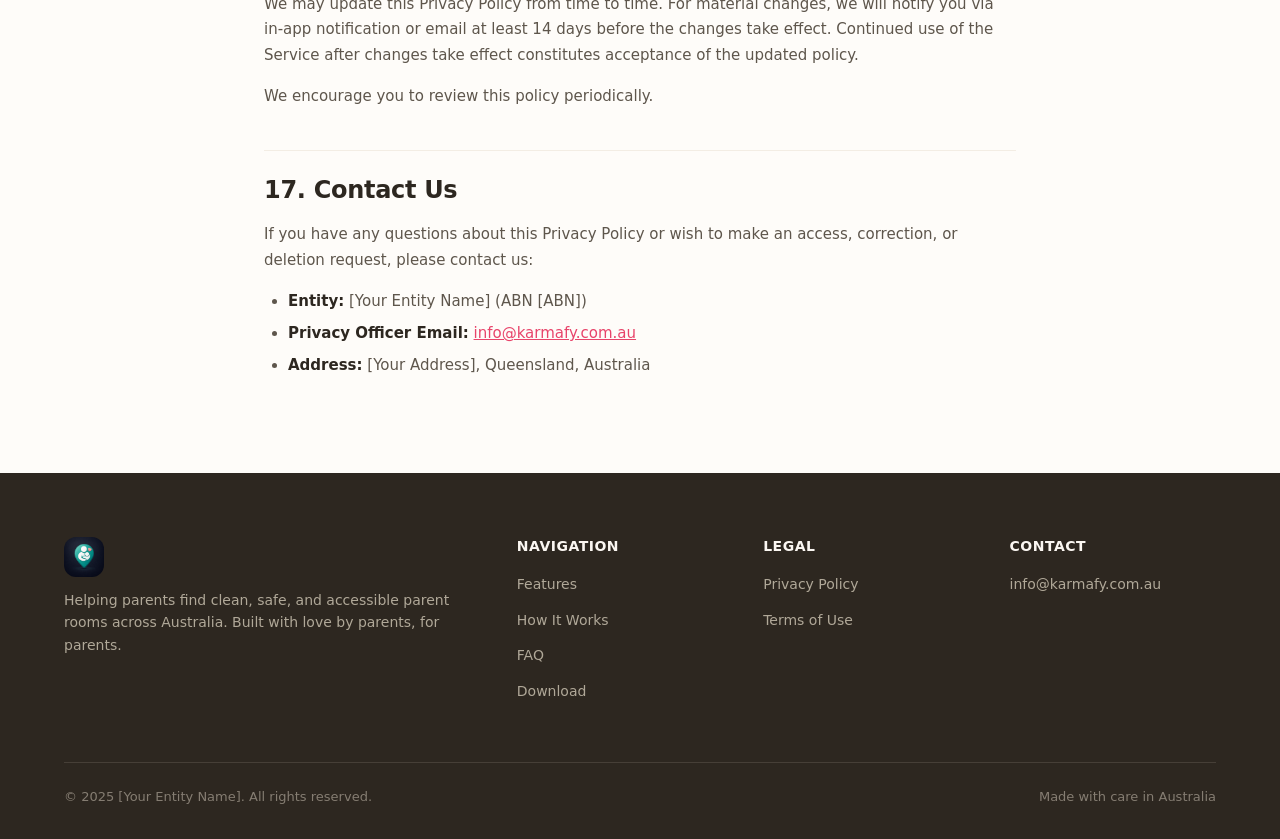
==== commit 2ea999b3: "updated contact" ====
--- a/privacy.html
+++ b/privacy.html
@@ -165,7 +165,7 @@
         <!-- TODO: Set up web deletion URL for Google Play compliance -->
         <li>Visiting our account deletion page at <a href="#">[account deletion URL]</a></li>
         <!-- TODO: Replace with actual contact email -->
-        <li>Emailing us at <a href="mailto:contact@parentroomfinder.com">contact@parentroomfinder.com</a></li>
+        <li>Emailing us at <a href="mailto:info@karmafy.com.au">info@karmafy.com.au</a></li>
       </ul>
       <p>We will process deletion requests within 30 days. Some information may be retained where required by law or for legitimate purposes (e.g., fraud prevention).</p>
 
@@ -228,7 +228,7 @@
       <p>If you have any questions about this Privacy Policy or wish to make an access, correction, or deletion request, please contact us:</p>
       <ul>
         <li><strong>Entity:</strong> [Your Entity Name] (ABN [ABN])</li>
-        <li><strong>Privacy Officer Email:</strong> <a href="mailto:contact@parentroomfinder.com">contact@parentroomfinder.com</a></li>
+        <li><strong>Privacy Officer Email:</strong> <a href="mailto:info@karmafy.com.au">info@karmafy.com.au</a></li>
         <li><strong>Address:</strong> [Your Address], Queensland, Australia</li>
       </ul>
 
@@ -262,7 +262,7 @@
         <div>
           <h4>Contact</h4>
           <ul>
-            <li><a href="mailto:contact@parentroomfinder.com">contact@parentroomfinder.com</a></li>
+            <li><a href="mailto:info@karmafy.com.au">info@karmafy.com.au</a></li>
           </ul>
         </div>
       </div>
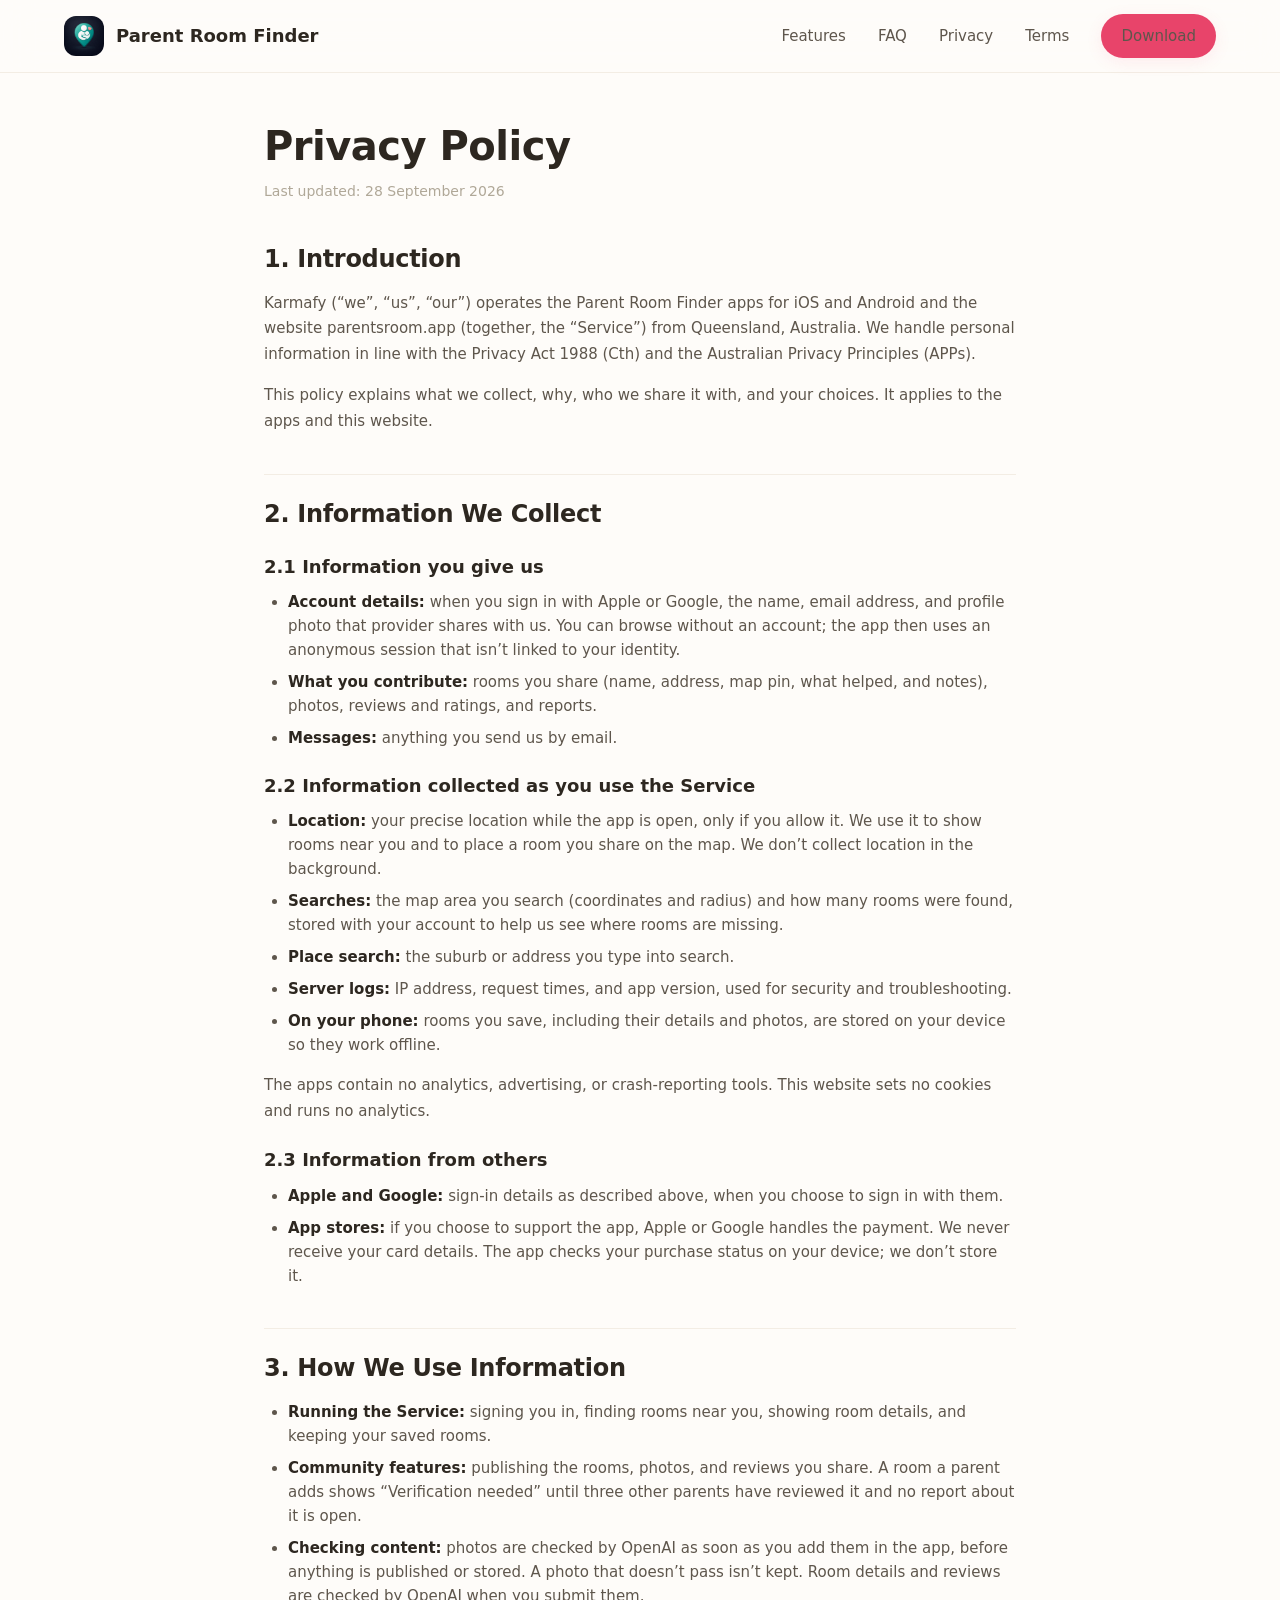
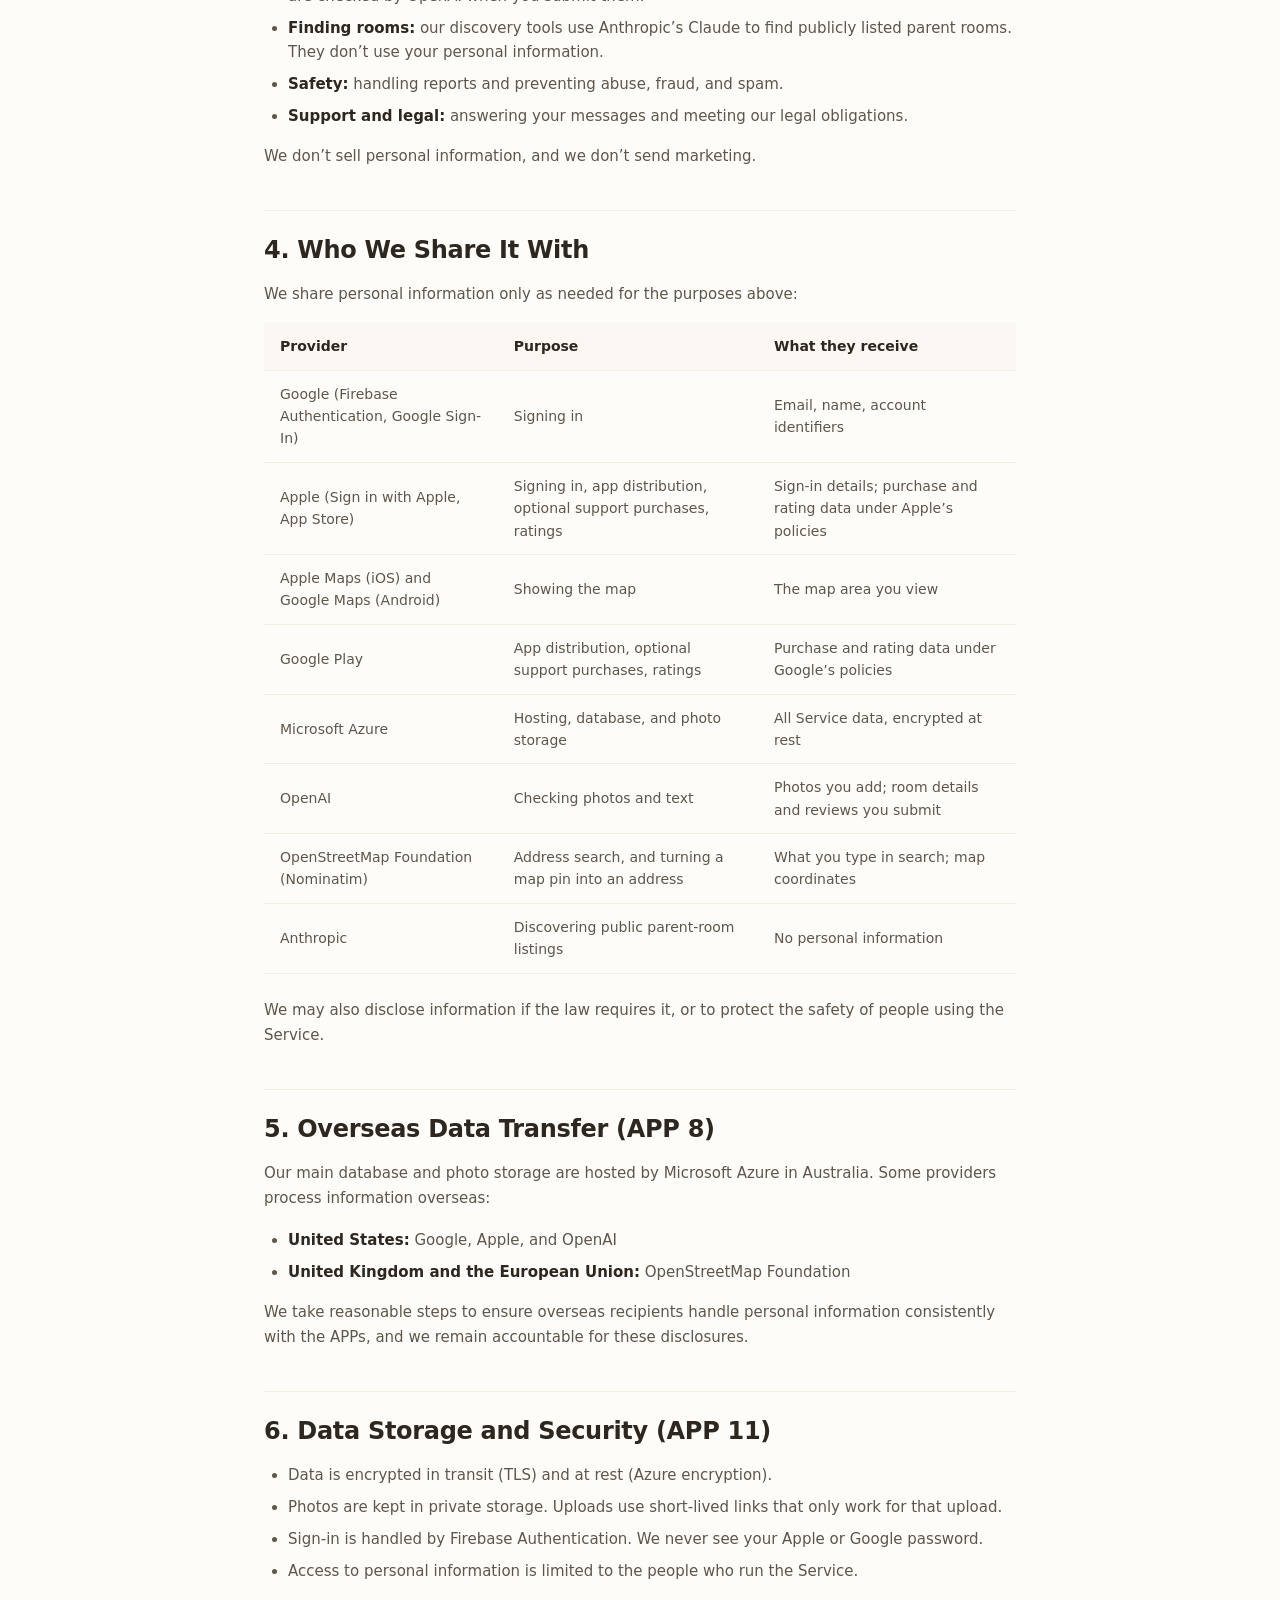
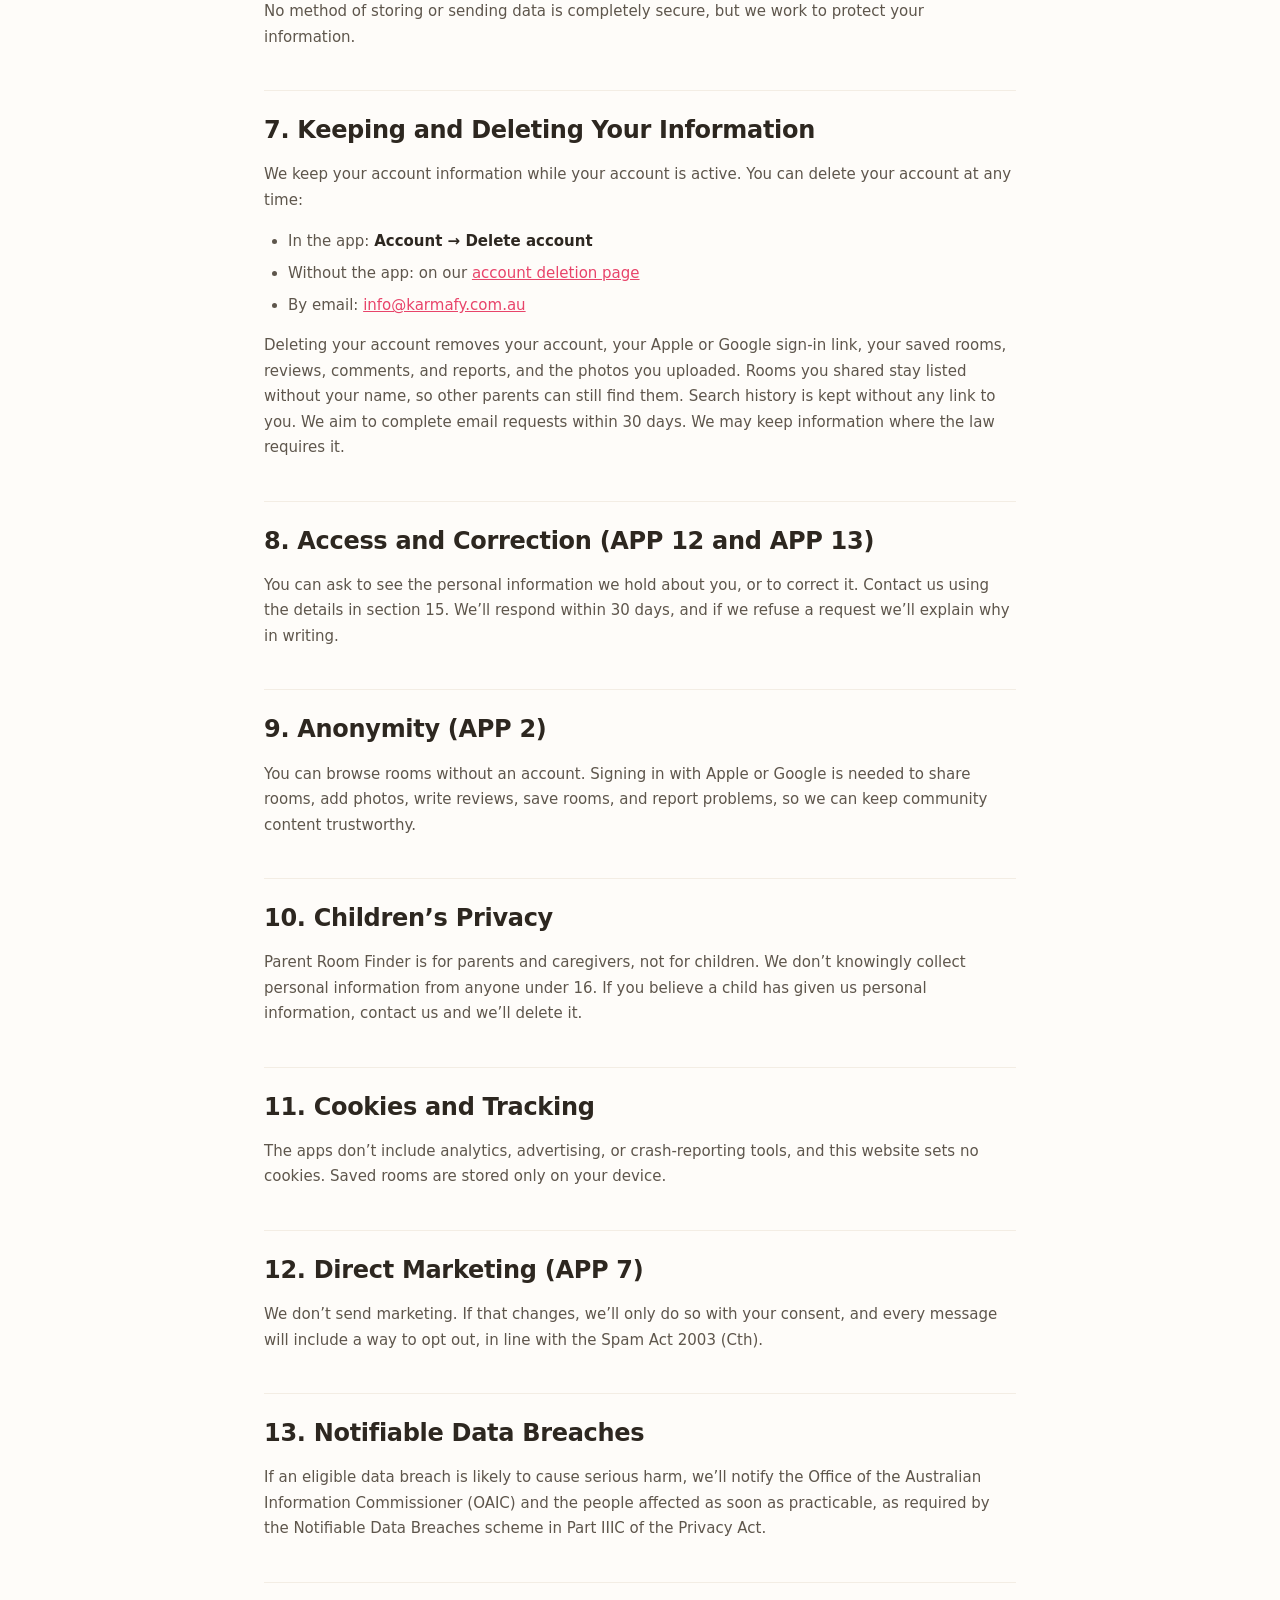
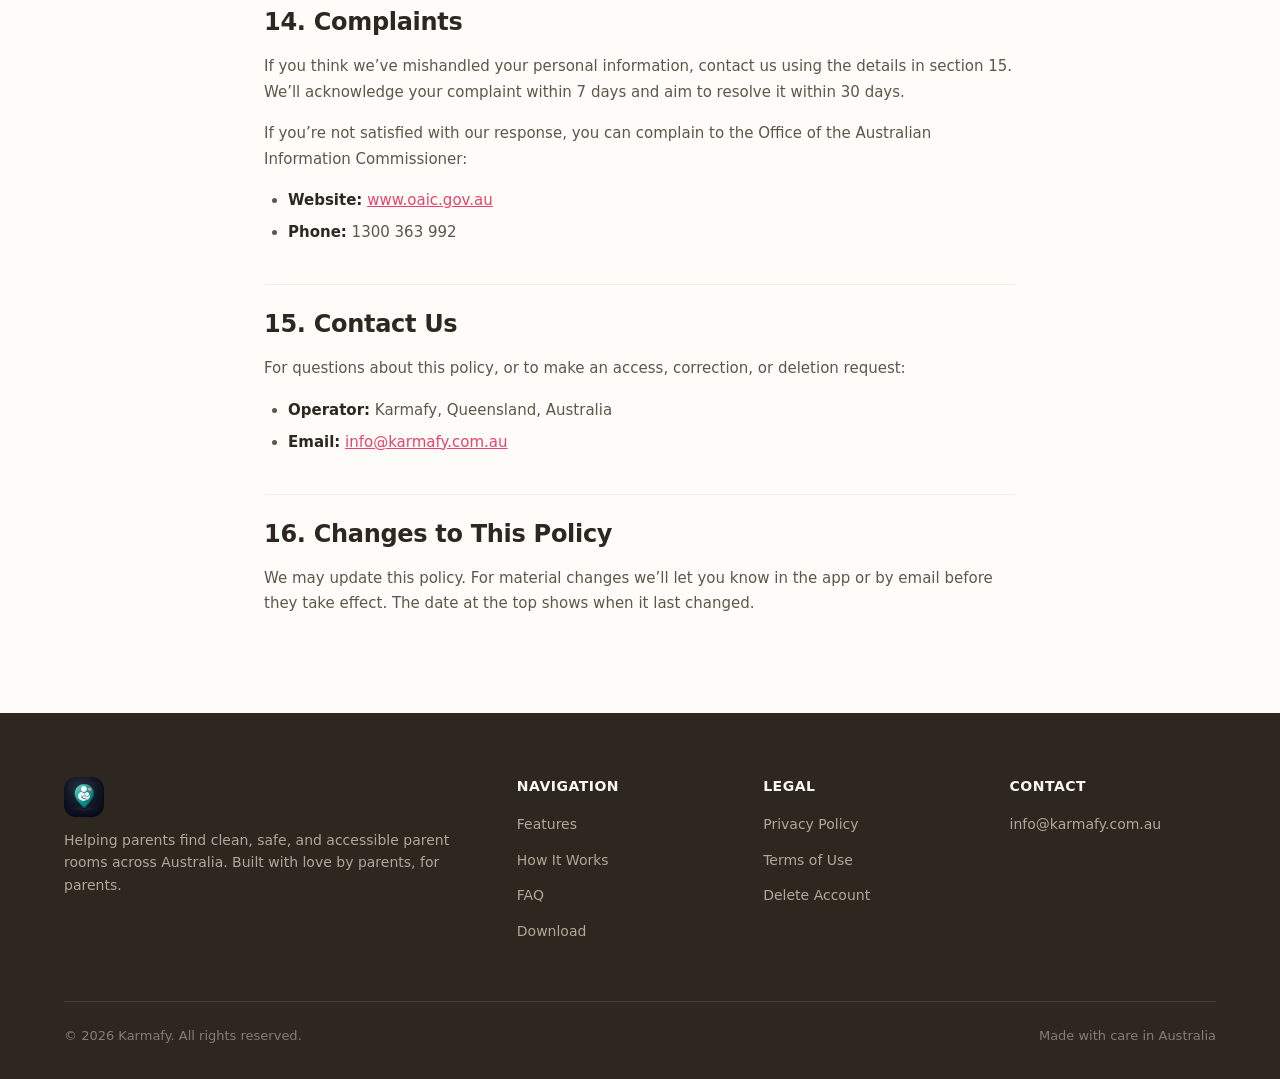
==== commit 14d34921: "Update the site for the native apps; add account deletion page The privacy policy, terms and home pa" ====
--- a/privacy.html
+++ b/privacy.html
@@ -4,7 +4,7 @@
   <meta charset="UTF-8">
   <meta name="viewport" content="width=device-width, initial-scale=1.0">
   <title>Privacy Policy - Parent Room Finder</title>
-  <meta name="description" content="Privacy Policy for Parent Room Finder. Learn how we collect, use, and protect your personal information in compliance with the Australian Privacy Act 1988.">
+  <meta name="description" content="Privacy Policy for Parent Room Finder: what we collect, why, who we share it with, and how to delete your account, under the Australian Privacy Act 1988.">
   <link rel="icon" type="image/png" href="images/App Icon - light.png">
   <link rel="apple-touch-icon" href="images/App Icon - light.png">
   <link rel="stylesheet" href="css/style.css">
@@ -36,201 +36,165 @@
     <div class="container container--prose">
 
       <h1>Privacy Policy</h1>
-      <!-- TODO: Update effective date before launch -->
-      <p class="legal-updated">Last updated: [Date]</p>
+
+      <p class="legal-updated">Last updated: 28 September 2026</p>
 
       <h2>1. Introduction</h2>
-      <!-- TODO: Replace [Your Entity Name] and [ABN] with actual details -->
-      <p><strong>[Your Entity Name]</strong> (ABN [ABN]) (&ldquo;we&rdquo;, &ldquo;us&rdquo;, &ldquo;our&rdquo;) operates the Parent Room Finder mobile application and website (collectively, the &ldquo;Service&rdquo;). We are committed to protecting your personal information in accordance with the <em>Privacy Act 1988</em> (Cth) and the Australian Privacy Principles (APPs).</p>
-      <p>This Privacy Policy explains what personal information we collect, how we use and disclose it, and your rights regarding that information. By using the Service, you consent to the practices described in this policy.</p>
+      <p>Karmafy (&ldquo;we&rdquo;, &ldquo;us&rdquo;, &ldquo;our&rdquo;) operates the Parent Room Finder apps for iOS and Android and the website parentsroom.app (together, the &ldquo;Service&rdquo;) from Queensland, Australia. We handle personal information in line with the Privacy Act 1988 (Cth) and the Australian Privacy Principles (APPs).</p>
+      <p>This policy explains what we collect, why, who we share it with, and your choices. It applies to the apps and this website.</p>
 
       <h2>2. Information We Collect</h2>
 
-      <h3>2.1 Information you provide directly</h3>
-      <ul>
-        <li><strong>Account information:</strong> Name, email address, and profile details when you register an account</li>
-        <li><strong>Authentication data:</strong> Credentials when you sign in via email, Google, or Apple</li>
-        <li><strong>User-generated content:</strong> Photos, reviews, ratings, and room submissions you contribute to the Service</li>
-        <li><strong>Communications:</strong> Messages you send to us via email or in-app support</li>
-      </ul>
-
-      <h3>2.2 Information collected automatically</h3>
-      <ul>
-        <li><strong>Location data:</strong> GPS coordinates when you use the map or search for nearby rooms (only while using the app, with your permission)</li>
-        <li><strong>Device information:</strong> Device model, operating system, unique device identifiers, and app version</li>
-        <li><strong>Usage data:</strong> Pages visited, features used, search queries, and interaction patterns</li>
-        <li><strong>Log data:</strong> IP address, browser type, timestamps, and referring URLs</li>
-      </ul>
-
-      <h3>2.3 Information from third parties</h3>
-      <ul>
-        <li><strong>Social authentication:</strong> If you sign in with Google or Apple, we receive your name, email, and profile identifier as authorised by you</li>
-        <li><strong>Subscription data:</strong> Purchase status and subscription details from RevenueCat (our subscription management provider) and Apple/Google</li>
-      </ul>
-
-      <h2>3. How We Collect Information</h2>
-      <p>We collect personal information:</p>
-      <ul>
-        <li><strong>Directly from you</strong> &mdash; when you create an account, submit content, contact us, or adjust your settings</li>
-        <li><strong>Automatically</strong> &mdash; through Firebase Analytics, device sensors (GPS), and server logs when you use the Service</li>
-        <li><strong>From third parties</strong> &mdash; via authentication providers (Google, Apple), RevenueCat, and app stores when you sign in or manage subscriptions</li>
-      </ul>
-      <p>Collection of personal information is necessary to provide the Service. If you choose not to provide certain information, some features may be unavailable to you.</p>
-
-      <h2>4. Purpose of Collection, Use, and Disclosure</h2>
-      <p>We collect, use, and disclose your personal information for the following purposes:</p>
-      <ul>
-        <li><strong>Providing the Service:</strong> Account management, authentication, location-based room discovery, displaying community content</li>
-        <li><strong>Community features:</strong> Publishing your reviews, photos, and room contributions; displaying ratings and comments</li>
-        <li><strong>AI-powered moderation:</strong> User-submitted content (photos, reviews, room details) is processed by AI (Anthropic Claude) to check for accuracy, appropriateness, and safety. AI moderation assists human review; content may be flagged for manual review</li>
-        <li><strong>Subscription management:</strong> Processing subscriptions, verifying purchase status, managing billing through RevenueCat and app stores</li>
-        <li><strong>Analytics and improvement:</strong> Understanding how the Service is used, identifying issues, and improving features</li>
-        <li><strong>Communication:</strong> Responding to enquiries, sending service-related notifications (e.g., submission status updates)</li>
-        <li><strong>Legal obligations:</strong> Complying with applicable laws, regulations, and legal processes</li>
-        <li><strong>Safety and security:</strong> Detecting and preventing fraud, abuse, and security threats</li>
-      </ul>
-      <p>We will not use or disclose your personal information for direct marketing without your express consent. You may opt out of marketing communications at any time.</p>
-
-      <h2>5. Third-Party Disclosure</h2>
-      <p>We share personal information with the following categories of third parties, only to the extent necessary for the purposes described above:</p>
+      <h3>2.1 Information you give us</h3>
+      <ul>
+        <li><strong>Account details:</strong> when you sign in with Apple or Google, the name, email address, and profile photo that provider shares with us. You can browse without an account; the app then uses an anonymous session that isn&rsquo;t linked to your identity.</li>
+        <li><strong>What you contribute:</strong> rooms you share (name, address, map pin, what helped, and notes), photos, reviews and ratings, and reports.</li>
+        <li><strong>Messages:</strong> anything you send us by email.</li>
+      </ul>
+
+      <h3>2.2 Information collected as you use the Service</h3>
+      <ul>
+        <li><strong>Location:</strong> your precise location while the app is open, only if you allow it. We use it to show rooms near you and to place a room you share on the map. We don&rsquo;t collect location in the background.</li>
+        <li><strong>Searches:</strong> the map area you search (coordinates and radius) and how many rooms were found, stored with your account to help us see where rooms are missing.</li>
+        <li><strong>Place search:</strong> the suburb or address you type into search.</li>
+        <li><strong>Server logs:</strong> IP address, request times, and app version, used for security and troubleshooting.</li>
+        <li><strong>On your phone:</strong> rooms you save, including their details and photos, are stored on your device so they work offline.</li>
+      </ul>
+      <p>The apps contain no analytics, advertising, or crash-reporting tools. This website sets no cookies and runs no analytics.</p>
+
+      <h3>2.3 Information from others</h3>
+      <ul>
+        <li><strong>Apple and Google:</strong> sign-in details as described above, when you choose to sign in with them.</li>
+        <li><strong>App stores:</strong> if you choose to support the app, Apple or Google handles the payment. We never receive your card details. The app checks your purchase status on your device; we don&rsquo;t store it.</li>
+      </ul>
+
+      <h2>3. How We Use Information</h2>
+      <ul>
+        <li><strong>Running the Service:</strong> signing you in, finding rooms near you, showing room details, and keeping your saved rooms.</li>
+        <li><strong>Community features:</strong> publishing the rooms, photos, and reviews you share. A room a parent adds shows &ldquo;Verification needed&rdquo; until three other parents have reviewed it and no report about it is open.</li>
+        <li><strong>Checking content:</strong> photos are checked by OpenAI as soon as you add them in the app, before anything is published or stored. A photo that doesn&rsquo;t pass isn&rsquo;t kept. Room details and reviews are checked by OpenAI when you submit them.</li>
+        <li><strong>Finding rooms:</strong> our discovery tools use Anthropic&rsquo;s Claude to find publicly listed parent rooms. They don&rsquo;t use your personal information.</li>
+        <li><strong>Safety:</strong> handling reports and preventing abuse, fraud, and spam.</li>
+        <li><strong>Support and legal:</strong> answering your messages and meeting our legal obligations.</li>
+      </ul>
+      <p>We don&rsquo;t sell personal information, and we don&rsquo;t send marketing.</p>
+
+      <h2>4. Who We Share It With</h2>
+      <p>We share personal information only as needed for the purposes above:</p>
       <table>
         <thead>
           <tr>
-            <th>Third Party</th>
+            <th>Provider</th>
             <th>Purpose</th>
-            <th>Data Shared</th>
+            <th>What they receive</th>
           </tr>
         </thead>
         <tbody>
           <tr>
-            <td><strong>Firebase / Google</strong></td>
-            <td>Authentication, analytics, crash reporting</td>
-            <td>Email, name, device info, usage data</td>
-          </tr>
-          <tr>
-            <td><strong>Microsoft Azure</strong></td>
-            <td>Hosting, database, photo storage</td>
-            <td>All Service data (encrypted at rest)</td>
-          </tr>
-          <tr>
-            <td><strong>Anthropic (Claude AI)</strong></td>
-            <td>Content moderation</td>
-            <td>User-submitted text and photos for review</td>
-          </tr>
-          <tr>
-            <td><strong>RevenueCat</strong></td>
-            <td>Subscription management</td>
-            <td>User ID, purchase receipts, subscription status</td>
-          </tr>
-          <tr>
-            <td><strong>Apple / Google</strong></td>
-            <td>App distribution, in-app purchases</td>
-            <td>Purchase data, app usage (per platform policies)</td>
+            <td>Google (Firebase Authentication, Google Sign-In)</td>
+            <td>Signing in</td>
+            <td>Email, name, account identifiers</td>
+          </tr>
+          <tr>
+            <td>Apple (Sign in with Apple, App Store)</td>
+            <td>Signing in, app distribution, optional support purchases, ratings</td>
+            <td>Sign-in details; purchase and rating data under Apple&rsquo;s policies</td>
+          </tr>
+          <tr>
+            <td>Apple Maps (iOS) and Google Maps (Android)</td>
+            <td>Showing the map</td>
+            <td>The map area you view</td>
+          </tr>
+          <tr>
+            <td>Google Play</td>
+            <td>App distribution, optional support purchases, ratings</td>
+            <td>Purchase and rating data under Google&rsquo;s policies</td>
+          </tr>
+          <tr>
+            <td>Microsoft Azure</td>
+            <td>Hosting, database, and photo storage</td>
+            <td>All Service data, encrypted at rest</td>
+          </tr>
+          <tr>
+            <td>OpenAI</td>
+            <td>Checking photos and text</td>
+            <td>Photos you add; room details and reviews you submit</td>
+          </tr>
+          <tr>
+            <td>OpenStreetMap Foundation (Nominatim)</td>
+            <td>Address search, and turning a map pin into an address</td>
+            <td>What you type in search; map coordinates</td>
+          </tr>
+          <tr>
+            <td>Anthropic</td>
+            <td>Discovering public parent-room listings</td>
+            <td>No personal information</td>
           </tr>
         </tbody>
       </table>
-      <p>We do not sell your personal information to any third party. We may disclose information if required by law, court order, or to protect our rights and safety.</p>
-
-      <h2>6. Overseas Data Transfer (APP 8)</h2>
-      <p>Some of our third-party service providers are located outside Australia. Your personal information may be transferred to and processed in the following countries:</p>
-      <ul>
-        <li><strong>United States:</strong> Firebase/Google (authentication, analytics), Anthropic (AI moderation), RevenueCat (subscriptions)</li>
-        <li><strong>Australia:</strong> Microsoft Azure (primary hosting and database)</li>
-      </ul>
-      <p>Before disclosing personal information overseas, we take reasonable steps to ensure that overseas recipients handle your information in accordance with the APPs. Our contracts with these providers include data protection obligations consistent with Australian privacy law. We remain accountable for any overseas disclosure under APP 8.</p>
-
-      <h2>7. Data Storage and Security (APP 11)</h2>
-      <p>We take reasonable steps to protect your personal information from misuse, interference, loss, unauthorised access, modification, and disclosure:</p>
-      <ul>
-        <li>All data is encrypted in transit using TLS 1.2+</li>
-        <li>Data at rest is encrypted using Azure&rsquo;s built-in encryption</li>
-        <li>Authentication is managed by Firebase Auth with industry-standard security</li>
-        <li>Photos are stored in Azure Blob Storage with access-controlled presigned URLs</li>
-        <li>Access to personal information is restricted to authorised personnel only</li>
-        <li>We regularly review and update our security practices</li>
-      </ul>
-      <p>While we take all reasonable precautions, no method of electronic transmission or storage is 100% secure. We cannot guarantee absolute security.</p>
-
-      <h2>8. Data Retention and Deletion</h2>
-      <p>We retain your personal information for as long as your account is active or as needed to provide the Service. Specifically:</p>
-      <ul>
-        <li><strong>Account data:</strong> Retained while your account is active</li>
-        <li><strong>User-generated content:</strong> Retained while your account is active; may be anonymised and retained in aggregate form after account deletion</li>
-        <li><strong>Usage and analytics data:</strong> Retained for up to 24 months, then aggregated or deleted</li>
-        <li><strong>Server logs:</strong> Retained for up to 90 days</li>
-      </ul>
-      <p>You may request deletion of your account and personal information at any time by:</p>
-      <ul>
-        <li>Using the account deletion feature within the app (Settings &gt; Delete Account)</li>
-        <!-- TODO: Set up web deletion URL for Google Play compliance -->
-        <li>Visiting our account deletion page at <a href="#">[account deletion URL]</a></li>
-        <!-- TODO: Replace with actual contact email -->
-        <li>Emailing us at <a href="mailto:info@karmafy.com.au">info@karmafy.com.au</a></li>
-      </ul>
-      <p>We will process deletion requests within 30 days. Some information may be retained where required by law or for legitimate purposes (e.g., fraud prevention).</p>
-
-      <h2>9. Access and Correction (APP 12 &amp; APP 13)</h2>
-      <p>Under the APPs, you have the right to:</p>
-      <ul>
-        <li><strong>Access</strong> the personal information we hold about you</li>
-        <li><strong>Request correction</strong> of inaccurate, incomplete, or out-of-date information</li>
-      </ul>
-      <p>You can update your profile information directly in the app. For other access or correction requests, contact us using the details in Section 16. We will respond within 30 days of receiving your request. If we refuse a request, we will provide written reasons.</p>
-
-      <h2>10. Anonymity and Pseudonymity (APP 2)</h2>
-      <p>Where practicable, you may use the Service without identifying yourself. However, account registration (requiring a name and email) is necessary to access core features such as viewing room details, submitting content, and managing favourites. This is because we need to verify users to maintain the quality and safety of community-contributed content.</p>
-
-      <h2>11. Children&rsquo;s Privacy</h2>
-      <p>Parent Room Finder is designed for parents and caregivers, not for use by children. We do not knowingly collect personal information from anyone under the age of 16. If we become aware that we have collected personal information from a child under 16, we will take steps to delete that information promptly.</p>
-      <p>If you believe a child under 16 has provided us with personal information, please contact us immediately.</p>
-
-      <h2>12. Cookies and Tracking Technologies</h2>
-      <p>The Parent Room Finder app and website use minimal tracking:</p>
-      <ul>
-        <li><strong>Firebase Analytics:</strong> Collects anonymised usage data to help us understand how the app is used and identify issues</li>
-        <li><strong>No advertising trackers:</strong> We do not use any advertising SDKs or tracking pixels</li>
-        <li><strong>Essential cookies only:</strong> Our website uses only essential cookies for basic functionality (e.g., session management)</li>
-      </ul>
-      <p>You can opt out of analytics collection through your device settings or by contacting us.</p>
-
-      <h2>13. Direct Marketing (APP 7)</h2>
-      <p>We will not send you direct marketing communications unless you have given express consent. If you do opt in, you can withdraw consent at any time by:</p>
-      <ul>
-        <li>Using the unsubscribe link in any marketing email</li>
-        <li>Adjusting your notification preferences in the app</li>
-        <li>Contacting us directly</li>
-      </ul>
-      <p>We will action opt-out requests within 5 business days, in accordance with the <em>Spam Act 2003</em> (Cth).</p>
-
-      <h2>14. Notifiable Data Breaches</h2>
-      <p>In the event of an eligible data breach that is likely to result in serious harm to affected individuals, we will notify the Office of the Australian Information Commissioner (OAIC) and affected individuals as soon as practicable, in accordance with the <em>Notifiable Data Breaches</em> scheme under Part IIIC of the Privacy Act.</p>
-
-      <h2>15. Complaints</h2>
-      <p>If you believe we have breached the APPs or mishandled your personal information, you may lodge a complaint with us:</p>
-      <ol>
-        <li>Contact our privacy officer using the details in Section 16</li>
-        <li>We will acknowledge your complaint within 7 days and investigate promptly</li>
-        <li>We aim to resolve complaints within 30 days</li>
-      </ol>
-      <p>If you are unsatisfied with our response, you may lodge a complaint with the Office of the Australian Information Commissioner:</p>
-      <ul>
-        <li>Website: <a href="https://www.oaic.gov.au" target="_blank" rel="noopener">www.oaic.gov.au</a></li>
-        <li>Phone: 1300 363 992</li>
-        <li>Email: enquiries@oaic.gov.au</li>
+      <p>We may also disclose information if the law requires it, or to protect the safety of people using the Service.</p>
+
+      <h2>5. Overseas Data Transfer (APP 8)</h2>
+      <p>Our main database and photo storage are hosted by Microsoft Azure in Australia. Some providers process information overseas:</p>
+      <ul>
+        <li><strong>United States:</strong> Google, Apple, and OpenAI</li>
+        <li><strong>United Kingdom and the European Union:</strong> OpenStreetMap Foundation</li>
+      </ul>
+      <p>We take reasonable steps to ensure overseas recipients handle personal information consistently with the APPs, and we remain accountable for these disclosures.</p>
+
+      <h2>6. Data Storage and Security (APP 11)</h2>
+      <ul>
+        <li>Data is encrypted in transit (TLS) and at rest (Azure encryption).</li>
+        <li>Photos are kept in private storage. Uploads use short-lived links that only work for that upload.</li>
+        <li>Sign-in is handled by Firebase Authentication. We never see your Apple or Google password.</li>
+        <li>Access to personal information is limited to the people who run the Service.</li>
+      </ul>
+      <p>No method of storing or sending data is completely secure, but we work to protect your information.</p>
+
+      <h2>7. Keeping and Deleting Your Information</h2>
+      <p>We keep your account information while your account is active. You can delete your account at any time:</p>
+      <ul>
+        <li>In the app: <strong>Account &rarr; Delete account</strong></li>
+        <li>Without the app: on our <a href="delete-account.html">account deletion page</a></li>
+        <li>By email: <a class="email-link" href="#" data-email-user="info" data-email-domain="karmafy.com.au">info at karmafy dot com dot au</a></li>
+      </ul>
+      <p>Deleting your account removes your account, your Apple or Google sign-in link, your saved rooms, reviews, comments, and reports, and the photos you uploaded. Rooms you shared stay listed without your name, so other parents can still find them. Search history is kept without any link to you. We aim to complete email requests within 30 days. We may keep information where the law requires it.</p>
+
+      <h2>8. Access and Correction (APP 12 and APP 13)</h2>
+      <p>You can ask to see the personal information we hold about you, or to correct it. Contact us using the details in section 15. We&rsquo;ll respond within 30 days, and if we refuse a request we&rsquo;ll explain why in writing.</p>
+
+      <h2>9. Anonymity (APP 2)</h2>
+      <p>You can browse rooms without an account. Signing in with Apple or Google is needed to share rooms, add photos, write reviews, save rooms, and report problems, so we can keep community content trustworthy.</p>
+
+      <h2>10. Children&rsquo;s Privacy</h2>
+      <p>Parent Room Finder is for parents and caregivers, not for children. We don&rsquo;t knowingly collect personal information from anyone under 16. If you believe a child has given us personal information, contact us and we&rsquo;ll delete it.</p>
+
+      <h2>11. Cookies and Tracking</h2>
+      <p>The apps don&rsquo;t include analytics, advertising, or crash-reporting tools, and this website sets no cookies. Saved rooms are stored only on your device.</p>
+
+      <h2>12. Direct Marketing (APP 7)</h2>
+      <p>We don&rsquo;t send marketing. If that changes, we&rsquo;ll only do so with your consent, and every message will include a way to opt out, in line with the Spam Act 2003 (Cth).</p>
+
+      <h2>13. Notifiable Data Breaches</h2>
+      <p>If an eligible data breach is likely to cause serious harm, we&rsquo;ll notify the Office of the Australian Information Commissioner (OAIC) and the people affected as soon as practicable, as required by the Notifiable Data Breaches scheme in Part IIIC of the Privacy Act.</p>
+
+      <h2>14. Complaints</h2>
+      <p>If you think we&rsquo;ve mishandled your personal information, contact us using the details in section 15. We&rsquo;ll acknowledge your complaint within 7 days and aim to resolve it within 30 days.</p>
+      <p>If you&rsquo;re not satisfied with our response, you can complain to the Office of the Australian Information Commissioner:</p>
+      <ul>
+        <li><strong>Website:</strong> <a href="https://www.oaic.gov.au" target="_blank" rel="noopener">www.oaic.gov.au</a></li>
+        <li><strong>Phone:</strong> 1300 363 992</li>
+      </ul>
+
+      <h2>15. Contact Us</h2>
+      <p>For questions about this policy, or to make an access, correction, or deletion request:</p>
+      <ul>
+        <li><strong>Operator:</strong> Karmafy, Queensland, Australia</li>
+        <li><strong>Email:</strong> <a class="email-link" href="#" data-email-user="info" data-email-domain="karmafy.com.au">info at karmafy dot com dot au</a></li>
       </ul>
 
       <h2>16. Changes to This Policy</h2>
-      <p>We may update this Privacy Policy from time to time. For material changes, we will notify you via in-app notification or email at least 14 days before the changes take effect. Continued use of the Service after changes take effect constitutes acceptance of the updated policy.</p>
-      <p>We encourage you to review this policy periodically.</p>
-
-      <h2>17. Contact Us</h2>
-      <!-- TODO: Replace placeholder contact details -->
-      <p>If you have any questions about this Privacy Policy or wish to make an access, correction, or deletion request, please contact us:</p>
-      <ul>
-        <li><strong>Entity:</strong> [Your Entity Name] (ABN [ABN])</li>
-        <li><strong>Privacy Officer Email:</strong> <a href="mailto:info@karmafy.com.au">info@karmafy.com.au</a></li>
-        <li><strong>Address:</strong> [Your Address], Queensland, Australia</li>
-      </ul>
+      <p>We may update this policy. For material changes we&rsquo;ll let you know in the app or by email before they take effect. The date at the top shows when it last changed.</p>
 
     </div>
   </main>
@@ -257,17 +221,18 @@
           <ul>
             <li><a href="privacy.html">Privacy Policy</a></li>
             <li><a href="terms.html">Terms of Use</a></li>
+            <li><a href="delete-account.html">Delete Account</a></li>
           </ul>
         </div>
         <div>
           <h4>Contact</h4>
           <ul>
-            <li><a href="mailto:info@karmafy.com.au">info@karmafy.com.au</a></li>
+            <li><a class="email-link" href="#" data-email-user="info" data-email-domain="karmafy.com.au">info at karmafy dot com dot au</a></li>
           </ul>
         </div>
       </div>
       <div class="footer__bottom">
-        <span>&copy; 2025 [Your Entity Name]. All rights reserved.</span>
+        <span>&copy; 2026 Karmafy. All rights reserved.</span>
         <span>Made with care in Australia</span>
       </div>
     </div>
--- a/css/style.css
+++ b/css/style.css
@@ -962,3 +962,48 @@
 .mt-2 { margin-top: 16px; }
 .mt-4 { margin-top: 32px; }
 .mb-2 { margin-top: 16px; }
+
+/* Account deletion request form */
+.delete-form {
+  display: flex;
+  flex-direction: column;
+  gap: 12px;
+  margin: 8px 0 32px;
+  padding: 24px;
+  background: var(--cream-100);
+  border-radius: var(--radius-md);
+}
+
+.delete-form label {
+  font-weight: 600;
+  color: var(--cream-700);
+}
+
+.delete-form input[type="email"] {
+  font: inherit;
+  padding: 12px 16px;
+  border: 1px solid var(--cream-300);
+  border-radius: var(--radius-sm);
+  background: var(--white);
+}
+
+.delete-form__confirm {
+  display: flex;
+  gap: 10px;
+  align-items: flex-start;
+  font-weight: 400;
+}
+
+.delete-form__confirm input {
+  margin-top: 5px;
+}
+
+.delete-form .btn {
+  align-self: flex-start;
+}
+
+.legal-page .delete-form__note {
+  margin: 0;
+  font-size: 0.875rem;
+  color: var(--cream-600);
+}
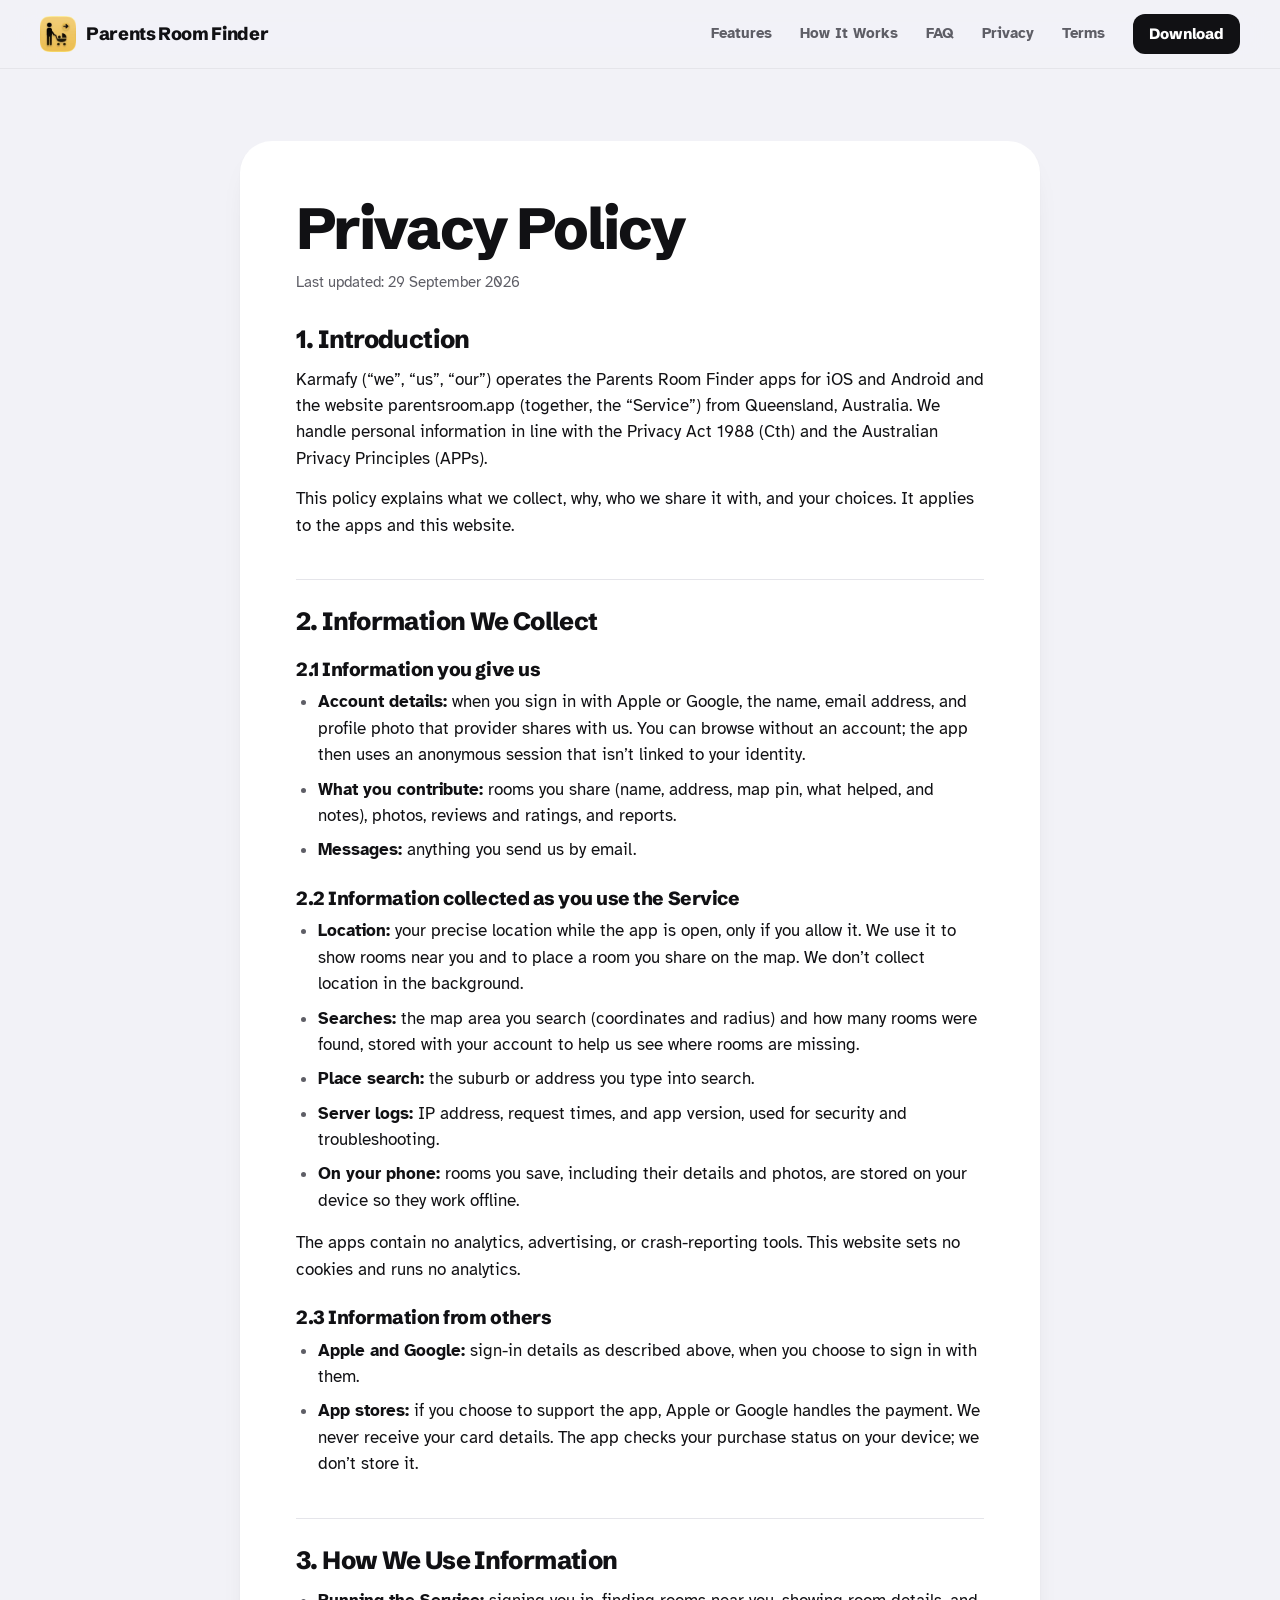
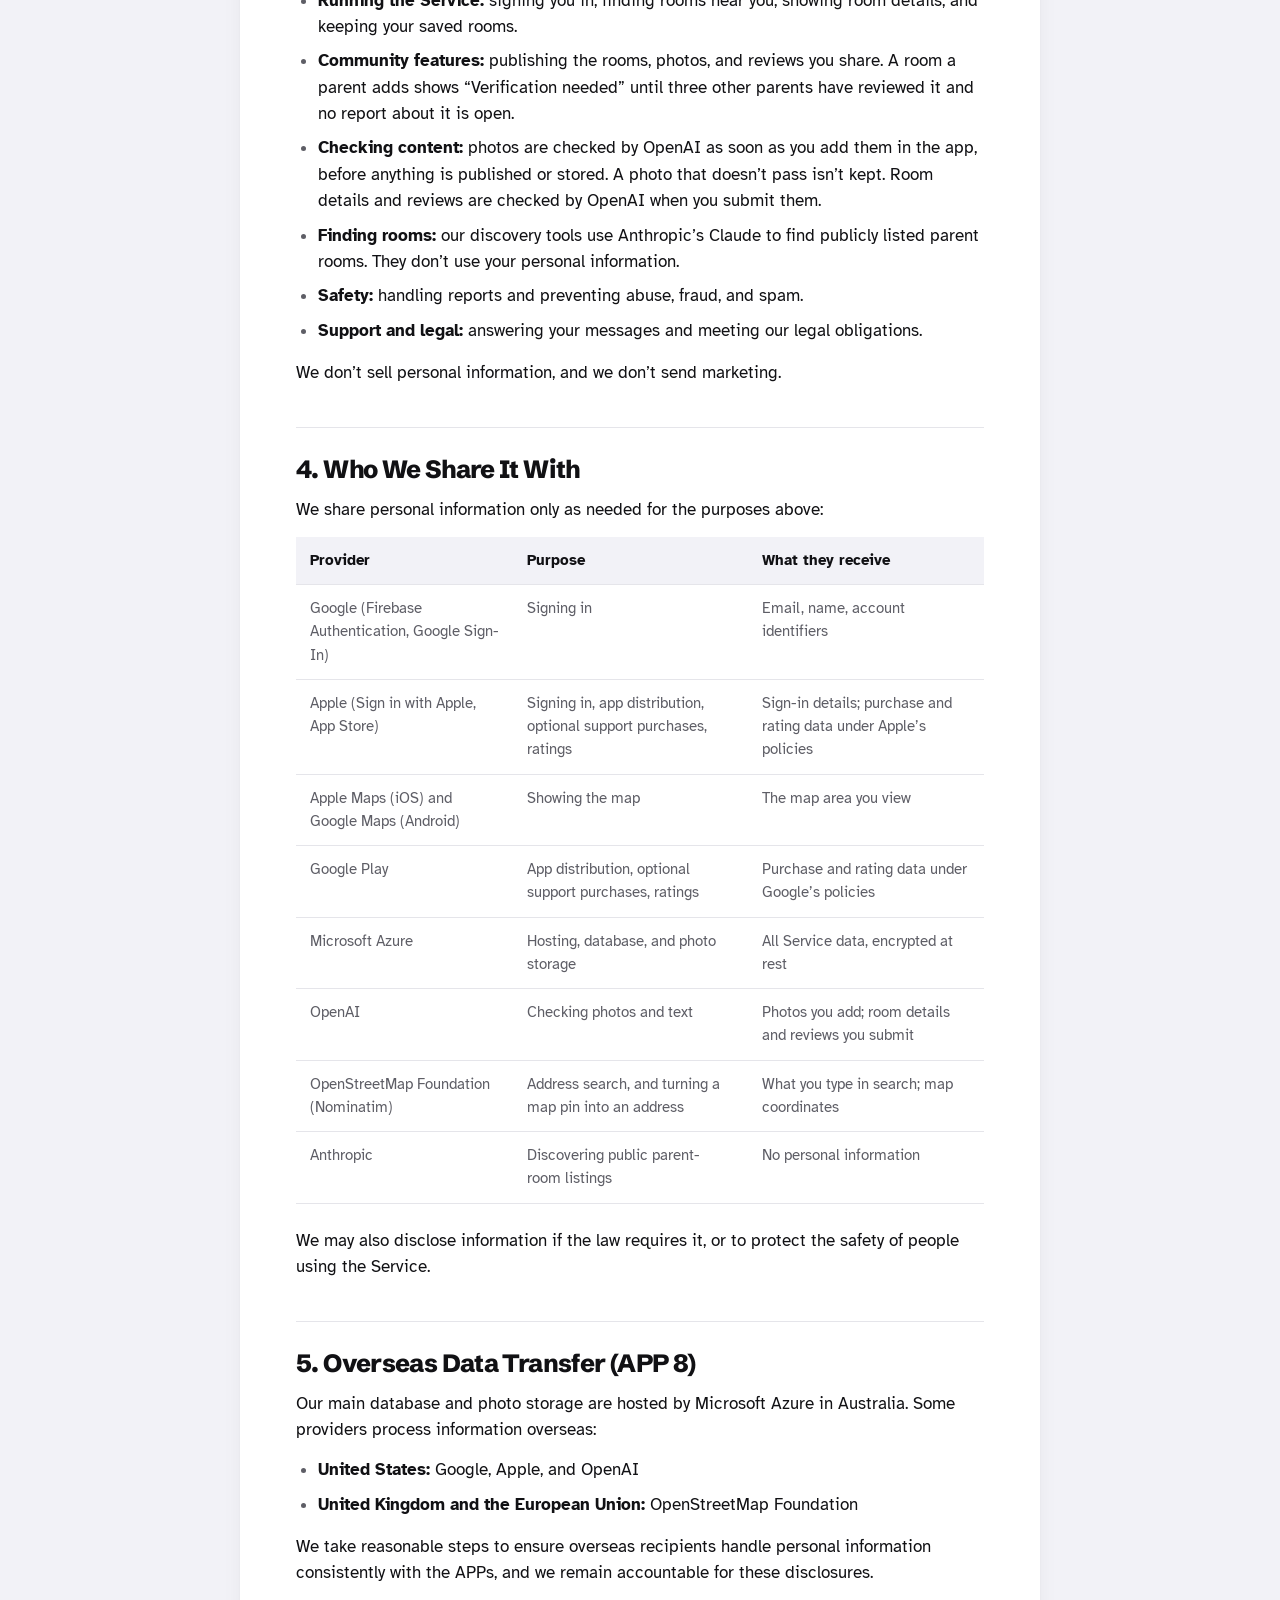
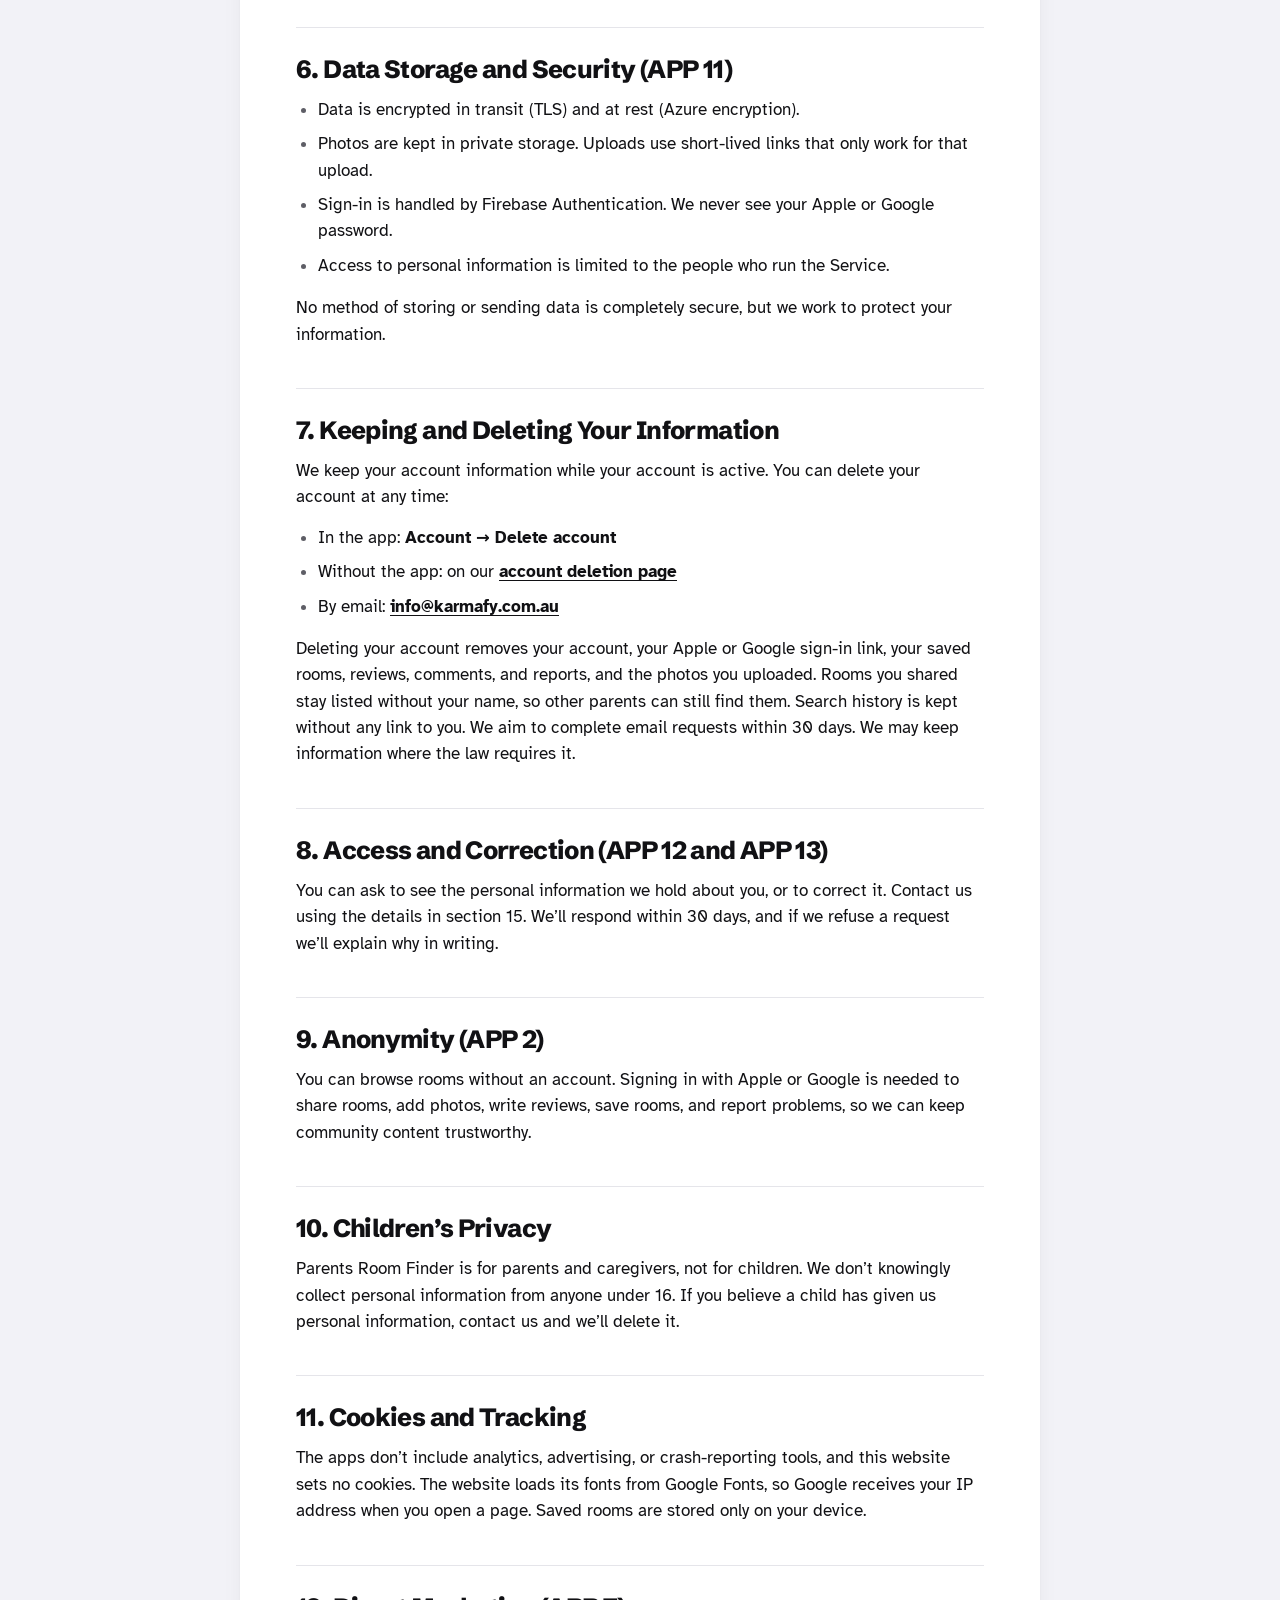
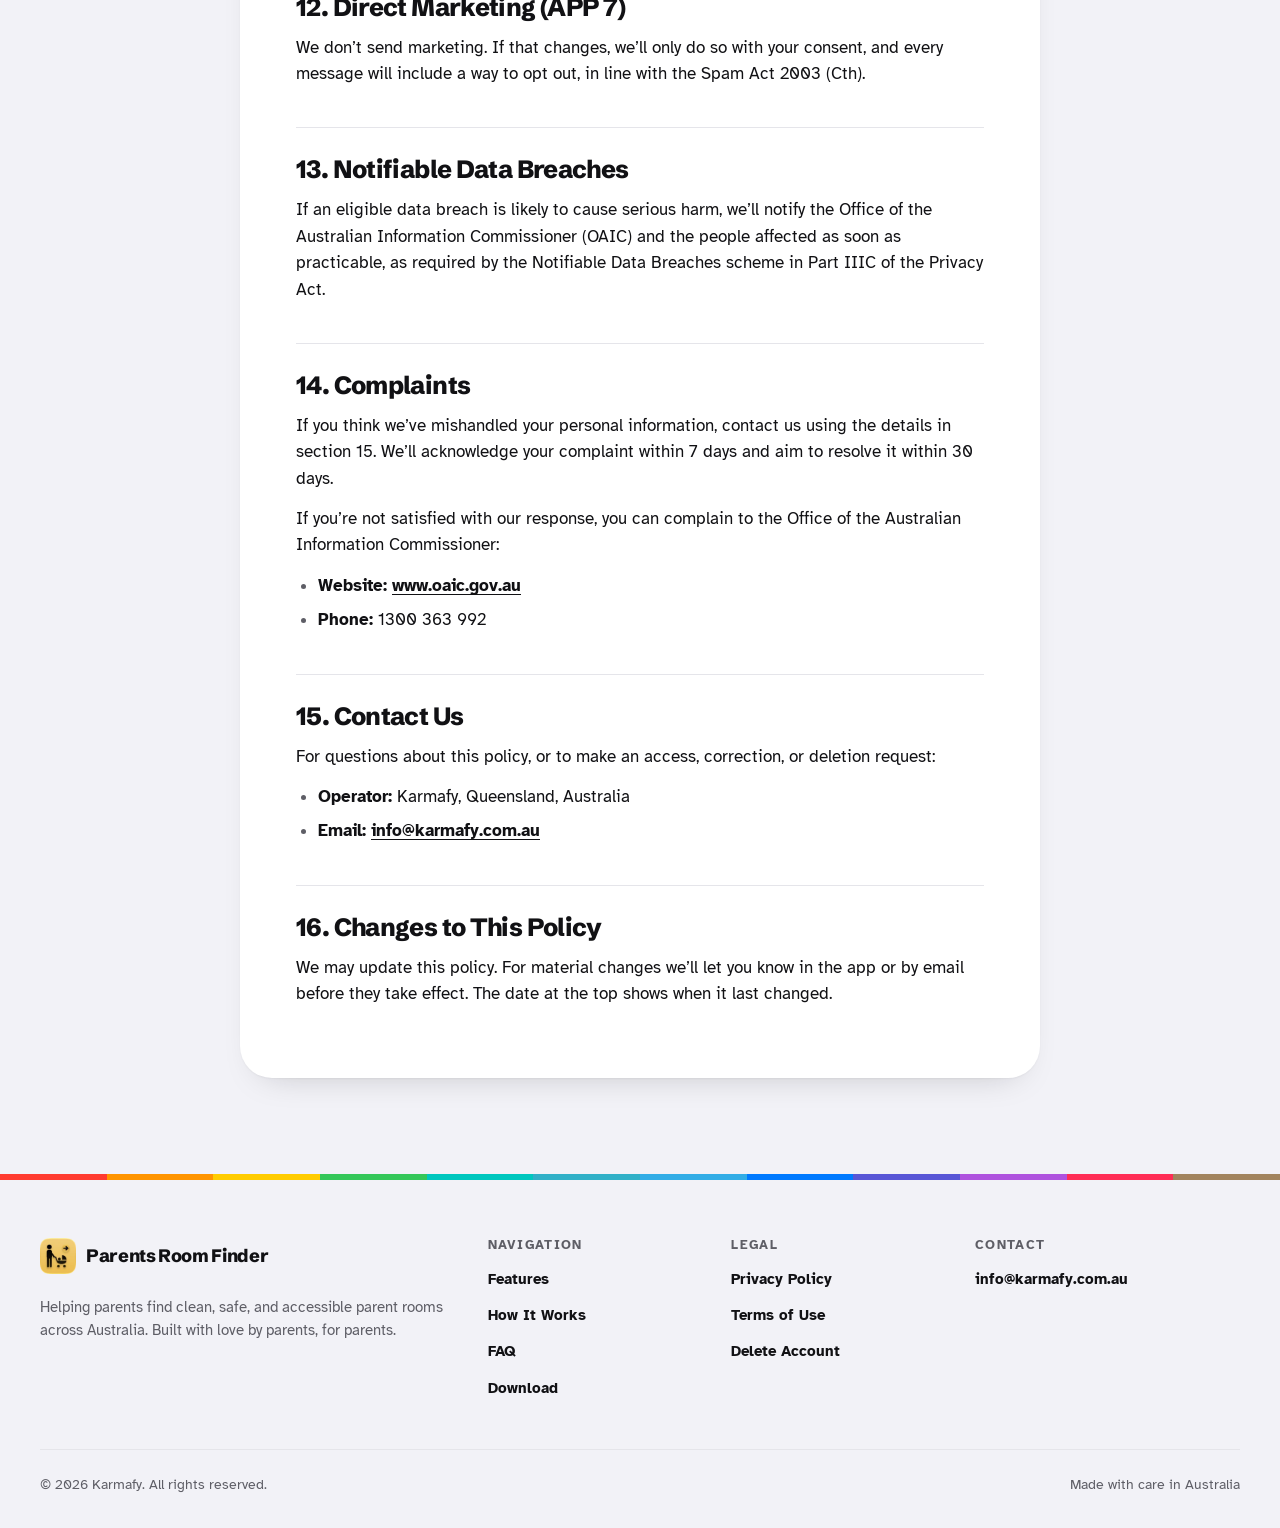
==== commit f44d3e94: "updated the site" ====
--- a/privacy.html
+++ b/privacy.html
@@ -1,201 +1,221 @@
 <!DOCTYPE html>
-<html lang="en">
+<html lang="en-AU">
 <head>
   <meta charset="UTF-8">
-  <meta name="viewport" content="width=device-width, initial-scale=1.0">
-  <title>Privacy Policy - Parent Room Finder</title>
-  <meta name="description" content="Privacy Policy for Parent Room Finder: what we collect, why, who we share it with, and how to delete your account, under the Australian Privacy Act 1988.">
-  <link rel="icon" type="image/png" href="images/App Icon - light.png">
-  <link rel="apple-touch-icon" href="images/App Icon - light.png">
-  <link rel="stylesheet" href="css/style.css">
+  <meta name="viewport" content="width=device-width, initial-scale=1">
+  <title>Privacy Policy - Parents Room Finder</title>
+  <meta name="description" content="Privacy Policy for Parents Room Finder: what we collect, why, who we share it with, and how to delete your account, under the Australian Privacy Act 1988.">
+  <link rel="canonical" href="https://parentsroom.app/privacy.html">
+  <meta name="theme-color" content="#F2F2F7" media="(prefers-color-scheme: light)">
+  <meta name="theme-color" content="#000000" media="(prefers-color-scheme: dark)">
+  <meta name="color-scheme" content="light dark">
+  <meta property="og:type" content="website">
+  <meta property="og:site_name" content="Parents Room Finder">
+  <meta property="og:locale" content="en_AU">
+  <meta property="og:url" content="https://parentsroom.app/privacy.html">
+  <meta property="og:title" content="Privacy Policy - Parents Room Finder">
+  <meta property="og:description" content="Privacy Policy for Parents Room Finder: what we collect, why, who we share it with, and how to delete your account, under the Australian Privacy Act 1988.">
+  <meta property="og:image" content="https://parentsroom.app/images/og-image.png">
+  <meta name="twitter:card" content="summary_large_image">
+  <link rel="icon" href="/favicon.ico" sizes="48x48">
+  <link rel="icon" href="/icon-192.png" type="image/png" sizes="192x192">
+  <link rel="apple-touch-icon" href="/apple-touch-icon.png">
+  <link rel="manifest" href="/site.webmanifest">
+  <link rel="preconnect" href="https://fonts.googleapis.com">
+  <link rel="preconnect" href="https://fonts.gstatic.com" crossorigin>
+  <link rel="stylesheet" href="https://fonts.googleapis.com/css2?family=Atkinson+Hyperlegible:wght@400;700&amp;family=Schibsted+Grotesk:wght@700;800&amp;display=swap">
+  <link rel="stylesheet" href="/css/style.css">
+  <script>document.documentElement.classList.add('js')</script>
 </head>
 <body>
+
+  <a class="skip-link" href="#main">Skip to content</a>
 
   <!-- ===== Header ===== -->
   <header class="header">
     <div class="container header__inner">
-      <a href="/" class="header__logo">
-        <img src="images/App Icon - light.png" alt="Parent Room Finder" width="40" height="40">
-        <span>Parent Room Finder</span>
+      <a href="/" class="brand" aria-label="Parents Room Finder home">
+        <img src="/images/app-icon-96.webp" alt="" width="36" height="36">
+        <span>Parents Room Finder</span>
       </a>
-      <button class="header__hamburger" aria-label="Toggle menu" aria-expanded="false">
+      <button class="header__hamburger" type="button" aria-label="Menu" aria-expanded="false" aria-controls="site-nav">
         <span></span><span></span><span></span>
       </button>
-      <nav class="header__nav">
-        <a href="index.html#features">Features</a>
-        <a href="index.html#faq">FAQ</a>
-        <a href="privacy.html">Privacy</a>
-        <a href="terms.html">Terms</a>
-        <a href="index.html#download" class="btn btn--primary btn--small">Download</a>
+      <nav class="header__nav" id="site-nav" aria-label="Main">
+        <a href="/#features">Features</a>
+        <a href="/#how-it-works">How It Works</a>
+        <a href="/#faq">FAQ</a>
+        <a href="/privacy.html">Privacy</a>
+        <a href="/terms.html">Terms</a>
+        <a href="/#download" class="btn btn--ink btn--small">Download</a>
       </nav>
     </div>
   </header>
 
-  <!-- ===== Privacy Policy ===== -->
-  <main class="legal-page">
+  <main id="main" class="legal-page">
     <div class="container container--prose">
-
-      <h1>Privacy Policy</h1>
-
-      <p class="legal-updated">Last updated: 28 September 2026</p>
-
-      <h2>1. Introduction</h2>
-      <p>Karmafy (&ldquo;we&rdquo;, &ldquo;us&rdquo;, &ldquo;our&rdquo;) operates the Parent Room Finder apps for iOS and Android and the website parentsroom.app (together, the &ldquo;Service&rdquo;) from Queensland, Australia. We handle personal information in line with the Privacy Act 1988 (Cth) and the Australian Privacy Principles (APPs).</p>
-      <p>This policy explains what we collect, why, who we share it with, and your choices. It applies to the apps and this website.</p>
-
-      <h2>2. Information We Collect</h2>
-
-      <h3>2.1 Information you give us</h3>
-      <ul>
-        <li><strong>Account details:</strong> when you sign in with Apple or Google, the name, email address, and profile photo that provider shares with us. You can browse without an account; the app then uses an anonymous session that isn&rsquo;t linked to your identity.</li>
-        <li><strong>What you contribute:</strong> rooms you share (name, address, map pin, what helped, and notes), photos, reviews and ratings, and reports.</li>
-        <li><strong>Messages:</strong> anything you send us by email.</li>
-      </ul>
-
-      <h3>2.2 Information collected as you use the Service</h3>
-      <ul>
-        <li><strong>Location:</strong> your precise location while the app is open, only if you allow it. We use it to show rooms near you and to place a room you share on the map. We don&rsquo;t collect location in the background.</li>
-        <li><strong>Searches:</strong> the map area you search (coordinates and radius) and how many rooms were found, stored with your account to help us see where rooms are missing.</li>
-        <li><strong>Place search:</strong> the suburb or address you type into search.</li>
-        <li><strong>Server logs:</strong> IP address, request times, and app version, used for security and troubleshooting.</li>
-        <li><strong>On your phone:</strong> rooms you save, including their details and photos, are stored on your device so they work offline.</li>
-      </ul>
-      <p>The apps contain no analytics, advertising, or crash-reporting tools. This website sets no cookies and runs no analytics.</p>
-
-      <h3>2.3 Information from others</h3>
-      <ul>
-        <li><strong>Apple and Google:</strong> sign-in details as described above, when you choose to sign in with them.</li>
-        <li><strong>App stores:</strong> if you choose to support the app, Apple or Google handles the payment. We never receive your card details. The app checks your purchase status on your device; we don&rsquo;t store it.</li>
-      </ul>
-
-      <h2>3. How We Use Information</h2>
-      <ul>
-        <li><strong>Running the Service:</strong> signing you in, finding rooms near you, showing room details, and keeping your saved rooms.</li>
-        <li><strong>Community features:</strong> publishing the rooms, photos, and reviews you share. A room a parent adds shows &ldquo;Verification needed&rdquo; until three other parents have reviewed it and no report about it is open.</li>
-        <li><strong>Checking content:</strong> photos are checked by OpenAI as soon as you add them in the app, before anything is published or stored. A photo that doesn&rsquo;t pass isn&rsquo;t kept. Room details and reviews are checked by OpenAI when you submit them.</li>
-        <li><strong>Finding rooms:</strong> our discovery tools use Anthropic&rsquo;s Claude to find publicly listed parent rooms. They don&rsquo;t use your personal information.</li>
-        <li><strong>Safety:</strong> handling reports and preventing abuse, fraud, and spam.</li>
-        <li><strong>Support and legal:</strong> answering your messages and meeting our legal obligations.</li>
-      </ul>
-      <p>We don&rsquo;t sell personal information, and we don&rsquo;t send marketing.</p>
-
-      <h2>4. Who We Share It With</h2>
-      <p>We share personal information only as needed for the purposes above:</p>
-      <table>
-        <thead>
-          <tr>
-            <th>Provider</th>
-            <th>Purpose</th>
-            <th>What they receive</th>
-          </tr>
-        </thead>
-        <tbody>
-          <tr>
-            <td>Google (Firebase Authentication, Google Sign-In)</td>
-            <td>Signing in</td>
-            <td>Email, name, account identifiers</td>
-          </tr>
-          <tr>
-            <td>Apple (Sign in with Apple, App Store)</td>
-            <td>Signing in, app distribution, optional support purchases, ratings</td>
-            <td>Sign-in details; purchase and rating data under Apple&rsquo;s policies</td>
-          </tr>
-          <tr>
-            <td>Apple Maps (iOS) and Google Maps (Android)</td>
-            <td>Showing the map</td>
-            <td>The map area you view</td>
-          </tr>
-          <tr>
-            <td>Google Play</td>
-            <td>App distribution, optional support purchases, ratings</td>
-            <td>Purchase and rating data under Google&rsquo;s policies</td>
-          </tr>
-          <tr>
-            <td>Microsoft Azure</td>
-            <td>Hosting, database, and photo storage</td>
-            <td>All Service data, encrypted at rest</td>
-          </tr>
-          <tr>
-            <td>OpenAI</td>
-            <td>Checking photos and text</td>
-            <td>Photos you add; room details and reviews you submit</td>
-          </tr>
-          <tr>
-            <td>OpenStreetMap Foundation (Nominatim)</td>
-            <td>Address search, and turning a map pin into an address</td>
-            <td>What you type in search; map coordinates</td>
-          </tr>
-          <tr>
-            <td>Anthropic</td>
-            <td>Discovering public parent-room listings</td>
-            <td>No personal information</td>
-          </tr>
-        </tbody>
-      </table>
-      <p>We may also disclose information if the law requires it, or to protect the safety of people using the Service.</p>
-
-      <h2>5. Overseas Data Transfer (APP 8)</h2>
-      <p>Our main database and photo storage are hosted by Microsoft Azure in Australia. Some providers process information overseas:</p>
-      <ul>
-        <li><strong>United States:</strong> Google, Apple, and OpenAI</li>
-        <li><strong>United Kingdom and the European Union:</strong> OpenStreetMap Foundation</li>
-      </ul>
-      <p>We take reasonable steps to ensure overseas recipients handle personal information consistently with the APPs, and we remain accountable for these disclosures.</p>
-
-      <h2>6. Data Storage and Security (APP 11)</h2>
-      <ul>
-        <li>Data is encrypted in transit (TLS) and at rest (Azure encryption).</li>
-        <li>Photos are kept in private storage. Uploads use short-lived links that only work for that upload.</li>
-        <li>Sign-in is handled by Firebase Authentication. We never see your Apple or Google password.</li>
-        <li>Access to personal information is limited to the people who run the Service.</li>
-      </ul>
-      <p>No method of storing or sending data is completely secure, but we work to protect your information.</p>
-
-      <h2>7. Keeping and Deleting Your Information</h2>
-      <p>We keep your account information while your account is active. You can delete your account at any time:</p>
-      <ul>
-        <li>In the app: <strong>Account &rarr; Delete account</strong></li>
-        <li>Without the app: on our <a href="delete-account.html">account deletion page</a></li>
-        <li>By email: <a class="email-link" href="#" data-email-user="info" data-email-domain="karmafy.com.au">info at karmafy dot com dot au</a></li>
-      </ul>
-      <p>Deleting your account removes your account, your Apple or Google sign-in link, your saved rooms, reviews, comments, and reports, and the photos you uploaded. Rooms you shared stay listed without your name, so other parents can still find them. Search history is kept without any link to you. We aim to complete email requests within 30 days. We may keep information where the law requires it.</p>
-
-      <h2>8. Access and Correction (APP 12 and APP 13)</h2>
-      <p>You can ask to see the personal information we hold about you, or to correct it. Contact us using the details in section 15. We&rsquo;ll respond within 30 days, and if we refuse a request we&rsquo;ll explain why in writing.</p>
-
-      <h2>9. Anonymity (APP 2)</h2>
-      <p>You can browse rooms without an account. Signing in with Apple or Google is needed to share rooms, add photos, write reviews, save rooms, and report problems, so we can keep community content trustworthy.</p>
-
-      <h2>10. Children&rsquo;s Privacy</h2>
-      <p>Parent Room Finder is for parents and caregivers, not for children. We don&rsquo;t knowingly collect personal information from anyone under 16. If you believe a child has given us personal information, contact us and we&rsquo;ll delete it.</p>
-
-      <h2>11. Cookies and Tracking</h2>
-      <p>The apps don&rsquo;t include analytics, advertising, or crash-reporting tools, and this website sets no cookies. Saved rooms are stored only on your device.</p>
-
-      <h2>12. Direct Marketing (APP 7)</h2>
-      <p>We don&rsquo;t send marketing. If that changes, we&rsquo;ll only do so with your consent, and every message will include a way to opt out, in line with the Spam Act 2003 (Cth).</p>
-
-      <h2>13. Notifiable Data Breaches</h2>
-      <p>If an eligible data breach is likely to cause serious harm, we&rsquo;ll notify the Office of the Australian Information Commissioner (OAIC) and the people affected as soon as practicable, as required by the Notifiable Data Breaches scheme in Part IIIC of the Privacy Act.</p>
-
-      <h2>14. Complaints</h2>
-      <p>If you think we&rsquo;ve mishandled your personal information, contact us using the details in section 15. We&rsquo;ll acknowledge your complaint within 7 days and aim to resolve it within 30 days.</p>
-      <p>If you&rsquo;re not satisfied with our response, you can complain to the Office of the Australian Information Commissioner:</p>
-      <ul>
-        <li><strong>Website:</strong> <a href="https://www.oaic.gov.au" target="_blank" rel="noopener">www.oaic.gov.au</a></li>
-        <li><strong>Phone:</strong> 1300 363 992</li>
-      </ul>
-
-      <h2>15. Contact Us</h2>
-      <p>For questions about this policy, or to make an access, correction, or deletion request:</p>
-      <ul>
-        <li><strong>Operator:</strong> Karmafy, Queensland, Australia</li>
-        <li><strong>Email:</strong> <a class="email-link" href="#" data-email-user="info" data-email-domain="karmafy.com.au">info at karmafy dot com dot au</a></li>
-      </ul>
-
-      <h2>16. Changes to This Policy</h2>
-      <p>We may update this policy. For material changes we&rsquo;ll let you know in the app or by email before they take effect. The date at the top shows when it last changed.</p>
-
+      <article class="legal-card">
+        <h1>Privacy Policy</h1>
+
+        <p class="legal-updated">Last updated: 29 September 2026</p>
+
+        <h2>1. Introduction</h2>
+        <p>Karmafy (&ldquo;we&rdquo;, &ldquo;us&rdquo;, &ldquo;our&rdquo;) operates the Parents Room Finder apps for iOS and Android and the website parentsroom.app (together, the &ldquo;Service&rdquo;) from Queensland, Australia. We handle personal information in line with the Privacy Act 1988 (Cth) and the Australian Privacy Principles (APPs).</p>
+        <p>This policy explains what we collect, why, who we share it with, and your choices. It applies to the apps and this website.</p>
+
+        <h2>2. Information We Collect</h2>
+
+        <h3>2.1 Information you give us</h3>
+        <ul>
+          <li><strong>Account details:</strong> when you sign in with Apple or Google, the name, email address, and profile photo that provider shares with us. You can browse without an account; the app then uses an anonymous session that isn&rsquo;t linked to your identity.</li>
+          <li><strong>What you contribute:</strong> rooms you share (name, address, map pin, what helped, and notes), photos, reviews and ratings, and reports.</li>
+          <li><strong>Messages:</strong> anything you send us by email.</li>
+        </ul>
+
+        <h3>2.2 Information collected as you use the Service</h3>
+        <ul>
+          <li><strong>Location:</strong> your precise location while the app is open, only if you allow it. We use it to show rooms near you and to place a room you share on the map. We don&rsquo;t collect location in the background.</li>
+          <li><strong>Searches:</strong> the map area you search (coordinates and radius) and how many rooms were found, stored with your account to help us see where rooms are missing.</li>
+          <li><strong>Place search:</strong> the suburb or address you type into search.</li>
+          <li><strong>Server logs:</strong> IP address, request times, and app version, used for security and troubleshooting.</li>
+          <li><strong>On your phone:</strong> rooms you save, including their details and photos, are stored on your device so they work offline.</li>
+        </ul>
+        <p>The apps contain no analytics, advertising, or crash-reporting tools. This website sets no cookies and runs no analytics.</p>
+
+        <h3>2.3 Information from others</h3>
+        <ul>
+          <li><strong>Apple and Google:</strong> sign-in details as described above, when you choose to sign in with them.</li>
+          <li><strong>App stores:</strong> if you choose to support the app, Apple or Google handles the payment. We never receive your card details. The app checks your purchase status on your device; we don&rsquo;t store it.</li>
+        </ul>
+
+        <h2>3. How We Use Information</h2>
+        <ul>
+          <li><strong>Running the Service:</strong> signing you in, finding rooms near you, showing room details, and keeping your saved rooms.</li>
+          <li><strong>Community features:</strong> publishing the rooms, photos, and reviews you share. A room a parent adds shows &ldquo;Verification needed&rdquo; until three other parents have reviewed it and no report about it is open.</li>
+          <li><strong>Checking content:</strong> photos are checked by OpenAI as soon as you add them in the app, before anything is published or stored. A photo that doesn&rsquo;t pass isn&rsquo;t kept. Room details and reviews are checked by OpenAI when you submit them.</li>
+          <li><strong>Finding rooms:</strong> our discovery tools use Anthropic&rsquo;s Claude to find publicly listed parent rooms. They don&rsquo;t use your personal information.</li>
+          <li><strong>Safety:</strong> handling reports and preventing abuse, fraud, and spam.</li>
+          <li><strong>Support and legal:</strong> answering your messages and meeting our legal obligations.</li>
+        </ul>
+        <p>We don&rsquo;t sell personal information, and we don&rsquo;t send marketing.</p>
+
+        <h2>4. Who We Share It With</h2>
+        <p>We share personal information only as needed for the purposes above:</p>
+        <table>
+          <thead>
+            <tr>
+              <th>Provider</th>
+              <th>Purpose</th>
+              <th>What they receive</th>
+            </tr>
+          </thead>
+          <tbody>
+            <tr>
+              <td>Google (Firebase Authentication, Google Sign-In)</td>
+              <td>Signing in</td>
+              <td>Email, name, account identifiers</td>
+            </tr>
+            <tr>
+              <td>Apple (Sign in with Apple, App Store)</td>
+              <td>Signing in, app distribution, optional support purchases, ratings</td>
+              <td>Sign-in details; purchase and rating data under Apple&rsquo;s policies</td>
+            </tr>
+            <tr>
+              <td>Apple Maps (iOS) and Google Maps (Android)</td>
+              <td>Showing the map</td>
+              <td>The map area you view</td>
+            </tr>
+            <tr>
+              <td>Google Play</td>
+              <td>App distribution, optional support purchases, ratings</td>
+              <td>Purchase and rating data under Google&rsquo;s policies</td>
+            </tr>
+            <tr>
+              <td>Microsoft Azure</td>
+              <td>Hosting, database, and photo storage</td>
+              <td>All Service data, encrypted at rest</td>
+            </tr>
+            <tr>
+              <td>OpenAI</td>
+              <td>Checking photos and text</td>
+              <td>Photos you add; room details and reviews you submit</td>
+            </tr>
+            <tr>
+              <td>OpenStreetMap Foundation (Nominatim)</td>
+              <td>Address search, and turning a map pin into an address</td>
+              <td>What you type in search; map coordinates</td>
+            </tr>
+            <tr>
+              <td>Anthropic</td>
+              <td>Discovering public parent-room listings</td>
+              <td>No personal information</td>
+            </tr>
+          </tbody>
+        </table>
+        <p>We may also disclose information if the law requires it, or to protect the safety of people using the Service.</p>
+
+        <h2>5. Overseas Data Transfer (APP 8)</h2>
+        <p>Our main database and photo storage are hosted by Microsoft Azure in Australia. Some providers process information overseas:</p>
+        <ul>
+          <li><strong>United States:</strong> Google, Apple, and OpenAI</li>
+          <li><strong>United Kingdom and the European Union:</strong> OpenStreetMap Foundation</li>
+        </ul>
+        <p>We take reasonable steps to ensure overseas recipients handle personal information consistently with the APPs, and we remain accountable for these disclosures.</p>
+
+        <h2>6. Data Storage and Security (APP 11)</h2>
+        <ul>
+          <li>Data is encrypted in transit (TLS) and at rest (Azure encryption).</li>
+          <li>Photos are kept in private storage. Uploads use short-lived links that only work for that upload.</li>
+          <li>Sign-in is handled by Firebase Authentication. We never see your Apple or Google password.</li>
+          <li>Access to personal information is limited to the people who run the Service.</li>
+        </ul>
+        <p>No method of storing or sending data is completely secure, but we work to protect your information.</p>
+
+        <h2>7. Keeping and Deleting Your Information</h2>
+        <p>We keep your account information while your account is active. You can delete your account at any time:</p>
+        <ul>
+          <li>In the app: <strong>Account &rarr; Delete account</strong></li>
+          <li>Without the app: on our <a href="/delete-account.html">account deletion page</a></li>
+          <li>By email: <a class="email-link" href="#" data-email-user="info" data-email-domain="karmafy.com.au">info at karmafy dot com dot au</a></li>
+        </ul>
+        <p>Deleting your account removes your account, your Apple or Google sign-in link, your saved rooms, reviews, comments, and reports, and the photos you uploaded. Rooms you shared stay listed without your name, so other parents can still find them. Search history is kept without any link to you. We aim to complete email requests within 30 days. We may keep information where the law requires it.</p>
+
+        <h2>8. Access and Correction (APP 12 and APP 13)</h2>
+        <p>You can ask to see the personal information we hold about you, or to correct it. Contact us using the details in section 15. We&rsquo;ll respond within 30 days, and if we refuse a request we&rsquo;ll explain why in writing.</p>
+
+        <h2>9. Anonymity (APP 2)</h2>
+        <p>You can browse rooms without an account. Signing in with Apple or Google is needed to share rooms, add photos, write reviews, save rooms, and report problems, so we can keep community content trustworthy.</p>
+
+        <h2>10. Children&rsquo;s Privacy</h2>
+        <p>Parents Room Finder is for parents and caregivers, not for children. We don&rsquo;t knowingly collect personal information from anyone under 16. If you believe a child has given us personal information, contact us and we&rsquo;ll delete it.</p>
+
+        <h2>11. Cookies and Tracking</h2>
+        <p>The apps don&rsquo;t include analytics, advertising, or crash-reporting tools, and this website sets no cookies. The website loads its fonts from Google Fonts, so Google receives your IP address when you open a page. Saved rooms are stored only on your device.</p>
+
+        <h2>12. Direct Marketing (APP 7)</h2>
+        <p>We don&rsquo;t send marketing. If that changes, we&rsquo;ll only do so with your consent, and every message will include a way to opt out, in line with the Spam Act 2003 (Cth).</p>
+
+        <h2>13. Notifiable Data Breaches</h2>
+        <p>If an eligible data breach is likely to cause serious harm, we&rsquo;ll notify the Office of the Australian Information Commissioner (OAIC) and the people affected as soon as practicable, as required by the Notifiable Data Breaches scheme in Part IIIC of the Privacy Act.</p>
+
+        <h2>14. Complaints</h2>
+        <p>If you think we&rsquo;ve mishandled your personal information, contact us using the details in section 15. We&rsquo;ll acknowledge your complaint within 7 days and aim to resolve it within 30 days.</p>
+        <p>If you&rsquo;re not satisfied with our response, you can complain to the Office of the Australian Information Commissioner:</p>
+        <ul>
+          <li><strong>Website:</strong> <a href="https://www.oaic.gov.au" target="_blank" rel="noopener">www.oaic.gov.au</a></li>
+          <li><strong>Phone:</strong> 1300 363 992</li>
+        </ul>
+
+        <h2>15. Contact Us</h2>
+        <p>For questions about this policy, or to make an access, correction, or deletion request:</p>
+        <ul>
+          <li><strong>Operator:</strong> Karmafy, Queensland, Australia</li>
+          <li><strong>Email:</strong> <a class="email-link" href="#" data-email-user="info" data-email-domain="karmafy.com.au">info at karmafy dot com dot au</a></li>
+        </ul>
+
+        <h2>16. Changes to This Policy</h2>
+        <p>We may update this policy. For material changes we&rsquo;ll let you know in the app or by email before they take effect. The date at the top shows when it last changed.</p>
+      </article>
     </div>
   </main>
 
@@ -204,28 +224,31 @@
     <div class="container">
       <div class="footer__inner">
         <div class="footer__brand">
-          <img src="images/App Icon - dark.png" alt="Parent Room Finder" width="40" height="40">
+          <a href="/" class="brand">
+            <img src="/images/app-icon-96.webp" alt="" width="36" height="36" loading="lazy">
+            <span>Parents Room Finder</span>
+          </a>
           <p>Helping parents find clean, safe, and accessible parent rooms across Australia. Built with love by parents, for parents.</p>
         </div>
         <div>
-          <h4>Navigation</h4>
+          <h2 class="footer__title">Navigation</h2>
           <ul>
-            <li><a href="index.html#features">Features</a></li>
-            <li><a href="index.html#how-it-works">How It Works</a></li>
-            <li><a href="index.html#faq">FAQ</a></li>
-            <li><a href="index.html#download">Download</a></li>
+            <li><a href="/#features">Features</a></li>
+            <li><a href="/#how-it-works">How It Works</a></li>
+            <li><a href="/#faq">FAQ</a></li>
+            <li><a href="/#download">Download</a></li>
           </ul>
         </div>
         <div>
-          <h4>Legal</h4>
+          <h2 class="footer__title">Legal</h2>
           <ul>
-            <li><a href="privacy.html">Privacy Policy</a></li>
-            <li><a href="terms.html">Terms of Use</a></li>
-            <li><a href="delete-account.html">Delete Account</a></li>
+            <li><a href="/privacy.html">Privacy Policy</a></li>
+            <li><a href="/terms.html">Terms of Use</a></li>
+            <li><a href="/delete-account.html">Delete Account</a></li>
           </ul>
         </div>
         <div>
-          <h4>Contact</h4>
+          <h2 class="footer__title">Contact</h2>
           <ul>
             <li><a class="email-link" href="#" data-email-user="info" data-email-domain="karmafy.com.au">info at karmafy dot com dot au</a></li>
           </ul>
@@ -238,6 +261,6 @@
     </div>
   </footer>
 
-  <script src="js/main.js"></script>
+  <script src="/js/main.js" defer></script>
 </body>
 </html>
--- a/css/style.css
+++ b/css/style.css
@@ -1,86 +1,148 @@
-/* ===== CSS Custom Properties ===== */
+/* Parents Room Finder: the app's Wayfinder look and the "Twelve colours" store set.
+   Neutral ground and ink like the app, one system colour per highlight. */
+
+/* ===== Tokens ===== */
 :root {
-  --pink-50: #FFF0F3;
-  --pink-100: #FFD6DE;
-  --pink-200: #FFB3C1;
-  --pink-300: #FF8FA3;
-  --pink-400: #F2587A;
-  --pink-500: #E8446A;
-  --pink-600: #D6325A;
-  --pink-700: #B5264C;
-  --pink-800: #8C1B3A;
-
-  --blue-50: #F0F4FF;
-  --blue-100: #DBEAFE;
-  --blue-200: #BFDBFE;
-  --blue-300: #93C5FD;
-  --blue-400: #60A5FA;
-  --blue-500: #4A73E8;
-  --blue-600: #3B5FCC;
-
-  --yellow-50: #FFFBEB;
-  --yellow-100: #FEF3C7;
-  --yellow-200: #FDE68A;
-  --yellow-300: #FCD34D;
-  --yellow-400: #FFC107;
-  --yellow-500: #F59E0B;
-
-  --cream-50: #FEFCF9;
-  --cream-100: #FBF7F2;
-  --cream-200: #F3EDE4;
-  --cream-300: #E5DDD3;
-  --cream-400: #B0A898;
-  --cream-500: #857D72;
-  --cream-600: #5E564C;
-  --cream-700: #463F37;
-  --cream-800: #2D2720;
-  --cream-900: #1A1612;
-
-  --white: #FFFFFF;
-  --black: #000000;
-  --star: #FFC107;
-
-  --gradient-warm: linear-gradient(135deg, #FFF0F3, #FFF3C4);
-  --gradient-cool: linear-gradient(135deg, #F0F4FF, #FFF0F3);
-  --gradient-sunset: linear-gradient(135deg, #FFF0F3 0%, #FFF3C4 50%, #F0F4FF 100%);
-
-  --shadow-sm: 0 2px 8px rgba(242, 88, 122, 0.08);
-  --shadow-md: 0 4px 16px rgba(242, 88, 122, 0.10);
-  --shadow-lg: 0 8px 24px rgba(242, 88, 122, 0.12);
-  --shadow-blue: 0 4px 16px rgba(74, 115, 232, 0.10);
+  color-scheme: light dark;
+
+  --ground: #F2F2F7;
+  --surface: #FFFFFF;
+  --inset: #F2F2F7;
+  --ink: #111114;
+  --on-ink: #FFFFFF;
+  --sub: #5E5E66;
+  --line: #D8D8DE;
+  --hair: #E5E5EA;
+  --header-bg: rgba(242, 242, 247, 0.82);
+
+  /* The 12 accent colours the app offers (iOS system colours). */
+  --red: #FF3B30;
+  --orange: #FF9500;
+  --yellow: #FFCC00;
+  --green: #34C759;
+  --mint: #00C7BE;
+  --teal: #30B0C7;
+  --cyan: #32ADE6;
+  --blue: #007AFF;
+  --indigo: #5856D6;
+  --purple: #AF52DE;
+  --pink: #FF2D55;
+  --brown: #A2845E;
+
+  --hero: #FFCC00;
+  --hl: var(--yellow);
+  --c: var(--yellow);
+
+  --font-display: 'Schibsted Grotesk', ui-sans-serif, system-ui, -apple-system, 'Segoe UI', Roboto, Arial, sans-serif;
+  --font-body: 'Atkinson Hyperlegible', ui-sans-serif, system-ui, -apple-system, 'Segoe UI', Roboto, Arial, sans-serif;
 
   --radius-sm: 12px;
-  --radius-md: 16px;
-  --radius-lg: 20px;
-  --radius-xl: 28px;
-  --radius-full: 9999px;
-
-  --font-sans: 'SF Pro Rounded', system-ui, -apple-system, BlinkMacSystemFont, 'Segoe UI', Roboto, Helvetica, Arial, sans-serif;
+  --radius-md: 18px;
+  --radius-lg: 24px;
+  --radius-xl: 32px;
+  --shadow-card: 0 1px 2px rgba(17, 17, 20, 0.04), 0 16px 36px -24px rgba(17, 17, 20, 0.28);
+  --shadow-float: 0 16px 34px -14px rgba(17, 17, 20, 0.45), 0 3px 8px rgba(17, 17, 20, 0.12);
 
   --max-width: 1200px;
   --max-width-prose: 800px;
-}
+  --gutter: clamp(16px, 4vw, 32px);
+  --header-h: 68px;
+}
+
+@media (prefers-color-scheme: dark) {
+  :root {
+    --ground: #000000;
+    --surface: #1C1C1E;
+    --inset: #2C2C2E;
+    --ink: #F5F5F7;
+    --on-ink: #111114;
+    --sub: #AEAEB2;
+    --line: #48484A;
+    --hair: #38383A;
+    --header-bg: rgba(0, 0, 0, 0.72);
+
+    --red: #FF453A;
+    --orange: #FF9F0A;
+    --yellow: #FFD60A;
+    --green: #30D158;
+    --mint: #63E6E2;
+    --teal: #40C8E0;
+    --cyan: #64D2FF;
+    --blue: #0A84FF;
+    --indigo: #5E5CE6;
+    --purple: #BF5AF2;
+    --pink: #FF375F;
+    --brown: #AC8E68;
+
+    --shadow-card: none;
+  }
+}
+
+/* Sections that keep a fixed colour in both appearances. */
+.on-yellow {
+  --ink: #111114;
+  --on-ink: #FFFFFF;
+  --sub: rgba(17, 17, 20, 0.74);
+  --hair: rgba(17, 17, 20, 0.14);
+  --surface: var(--hero);
+  --hl: #FFCC00;
+  color: var(--ink);
+}
+
+.on-ink {
+  --ink: #F5F5F7;
+  --on-ink: #111114;
+  --sub: #AEAEB2;
+  --hair: rgba(255, 255, 255, 0.14);
+  --hl: #FFCC00;
+  color: var(--ink);
+}
+
+.tone-red { --c: var(--red); }
+.tone-orange { --c: var(--orange); }
+.tone-yellow { --c: var(--yellow); }
+.tone-green { --c: var(--green); }
+.tone-mint { --c: var(--mint); }
+.tone-teal { --c: var(--teal); }
+.tone-cyan { --c: var(--cyan); }
+.tone-blue { --c: var(--blue); }
+.tone-indigo { --c: var(--indigo); }
+.tone-purple { --c: var(--purple); }
+.tone-pink { --c: var(--pink); }
+.tone-brown { --c: var(--brown); }
 
 /* ===== Reset ===== */
 *, *::before, *::after {
   box-sizing: border-box;
+}
+
+html {
+  -webkit-text-size-adjust: 100%;
+  scroll-padding-top: calc(var(--header-h) + 12px);
+}
+
+@media (prefers-reduced-motion: no-preference) {
+  html { scroll-behavior: smooth; }
+}
+
+body {
   margin: 0;
-  padding: 0;
-}
-
-html {
-  scroll-behavior: smooth;
-  -webkit-text-size-adjust: 100%;
-}
-
-body {
-  font-family: var(--font-sans);
-  font-size: 16px;
-  line-height: 1.6;
-  color: var(--cream-800);
-  background-color: var(--cream-50);
+  font-family: var(--font-body);
+  font-size: 17px;
+  line-height: 1.55;
+  color: var(--ink);
+  background: var(--ground);
   -webkit-font-smoothing: antialiased;
   -moz-osx-font-smoothing: grayscale;
+}
+
+h1, h2, h3, h4, p, figure, blockquote, ul, ol {
+  margin: 0;
+}
+
+ul, ol {
+  padding: 0;
+  list-style: none;
 }
 
 img {
@@ -89,879 +151,1317 @@
   display: block;
 }
 
+svg {
+  display: block;
+}
+
 a {
-  color: var(--pink-500);
+  color: inherit;
+  text-underline-offset: 3px;
+}
+
+h1, h2, h3, h4 {
+  font-family: var(--font-display);
+  font-weight: 800;
+  line-height: 1.08;
+  letter-spacing: -0.025em;
+  text-wrap: balance;
+}
+
+:focus-visible {
+  outline: 3px solid var(--blue);
+  outline-offset: 3px;
+  border-radius: 6px;
+}
+
+.skip-link {
+  position: absolute;
+  left: 12px;
+  top: -60px;
+  z-index: 100;
+  padding: 10px 16px;
+  border-radius: var(--radius-sm);
+  background: var(--ink);
+  color: var(--on-ink);
+  font-weight: 700;
   text-decoration: none;
-  transition: color 0.2s;
-}
-
-a:hover {
-  color: var(--pink-600);
-}
-
-ul, ol {
-  list-style: none;
-}
-
-/* ===== Typography ===== */
-h1, h2, h3, h4, h5, h6 {
-  font-weight: 600;
-  line-height: 1.3;
-  color: var(--cream-800);
-}
-
-h1 { font-size: 2.5rem; letter-spacing: -0.5px; }
-h2 { font-size: 2rem; letter-spacing: -0.3px; }
-h3 { font-size: 1.5rem; }
-h4 { font-size: 1.25rem; }
-
-p {
-  color: var(--cream-600);
-  line-height: 1.7;
-}
-
-.overline {
-  font-size: 0.75rem;
-  font-weight: 700;
-  letter-spacing: 0.8px;
-  text-transform: uppercase;
-  color: var(--pink-500);
+}
+
+.skip-link:focus {
+  top: 12px;
 }
 
 /* ===== Layout ===== */
 .container {
-  max-width: var(--max-width);
+  max-width: calc(var(--max-width) + var(--gutter) * 2);
   margin: 0 auto;
-  padding: 0 24px;
+  padding: 0 var(--gutter);
 }
 
 .container--prose {
-  max-width: var(--max-width-prose);
-}
-
-section {
-  padding: 80px 0;
-}
-
-/* ===== Components ===== */
-
-/* Card */
-.card {
-  background: var(--white);
-  border-radius: var(--radius-lg);
-  box-shadow: var(--shadow-md);
-  padding: 32px;
-  transition: transform 0.2s, box-shadow 0.2s;
-}
-
-.card:hover {
-  transform: translateY(-2px);
-  box-shadow: var(--shadow-lg);
-}
-
-/* Button */
+  max-width: calc(var(--max-width-prose) + var(--gutter) * 2);
+}
+
+.section {
+  padding: clamp(64px, 9vw, 112px) 0;
+}
+
+.section--surface {
+  background: var(--surface);
+}
+
+.section-header {
+  max-width: 740px;
+  margin: 0 auto clamp(36px, 5vw, 56px);
+  text-align: center;
+}
+
+.section-header h2 {
+  font-size: clamp(34px, 5.2vw, 56px);
+  letter-spacing: -0.035em;
+  line-height: 1.04;
+}
+
+.section-header p:not(.eyebrow) {
+  margin-top: 16px;
+  font-size: clamp(17px, 1.6vw, 19px);
+  color: var(--sub);
+  text-wrap: pretty;
+}
+
+.eyebrow {
+  margin-bottom: 14px;
+  font-size: 13px;
+  font-weight: 700;
+  letter-spacing: 0.1em;
+  text-transform: uppercase;
+  color: var(--sub);
+}
+
+/* The black box around one word, as in the store screenshots. */
+.hl {
+  display: inline-block;
+  padding: 0 0.14em 0.05em;
+  border-radius: 0.16em;
+  background: #111114;
+  color: var(--hl);
+  transform: rotate(-2deg);
+}
+
+@media (prefers-color-scheme: dark) {
+  .hl {
+    background: var(--hl);
+    color: #111114;
+  }
+}
+
+.on-yellow .hl {
+  background: #111114;
+  color: #FFCC00;
+}
+
+.on-ink .hl {
+  background: #FFCC00;
+  color: #111114;
+}
+
+.features { --hl: var(--orange); }
+.how-it-works { --hl: var(--pink); }
+.screenshots { --hl: var(--teal); }
+.testimonials { --hl: var(--pink); }
+.faq { --hl: var(--green); }
+
+/* ===== Buttons and badges ===== */
 .btn {
   display: inline-flex;
   align-items: center;
   justify-content: center;
   gap: 8px;
-  padding: 14px 28px;
-  font-family: var(--font-sans);
-  font-size: 1rem;
-  font-weight: 600;
-  border: none;
-  border-radius: var(--radius-xl);
+  min-height: 52px;
+  padding: 0 24px;
+  border: 0;
+  border-radius: 14px;
+  font-family: var(--font-display);
+  font-size: 17px;
+  font-weight: 800;
+  letter-spacing: -0.01em;
+  text-decoration: none;
   cursor: pointer;
-  transition: all 0.2s;
+  transition: transform 0.15s ease, opacity 0.15s ease;
+}
+
+.btn:hover {
+  transform: translateY(-1px);
+}
+
+.btn--ink {
+  background: var(--ink);
+  color: var(--on-ink);
+}
+
+.btn--small {
+  min-height: 40px;
+  padding: 0 16px;
+  border-radius: 12px;
+  font-size: 15px;
+}
+
+.btn svg {
+  width: 20px;
+  height: 20px;
+  color: var(--yellow);
+}
+
+.store-link {
+  display: inline-block;
+  border-radius: 10px;
+}
+
+.store-badge {
+  height: 54px;
+  width: auto;
+  transition: transform 0.15s ease;
+}
+
+.store-link:hover .store-badge {
+  transform: translateY(-1px);
+}
+
+/* ===== Header ===== */
+.header {
+  position: sticky;
+  top: 0;
+  z-index: 50;
+  background: var(--header-bg);
+  -webkit-backdrop-filter: saturate(180%) blur(18px);
+  backdrop-filter: saturate(180%) blur(18px);
+  border-bottom: 1px solid var(--hair);
+  transition: background-color 0.2s ease, border-color 0.2s ease;
+}
+
+/* On the home page the header starts as part of the yellow hero. */
+.js .page-home .header:not(.is-scrolled) {
+  --ink: #111114;
+  --on-ink: #FFFFFF;
+  --sub: rgba(17, 17, 20, 0.74);
+  --hair: rgba(17, 17, 20, 0.14);
+  --surface: var(--hero);
+  background: var(--hero);
+  border-bottom-color: transparent;
+  -webkit-backdrop-filter: none;
+  backdrop-filter: none;
+  color: var(--ink);
+}
+
+.header__inner {
+  display: flex;
+  align-items: center;
+  justify-content: space-between;
+  gap: 16px;
+  height: var(--header-h);
+}
+
+.brand {
+  display: inline-flex;
+  align-items: center;
+  gap: 10px;
+  color: var(--ink);
   text-decoration: none;
-}
-
-.btn--primary {
-  background: var(--pink-500);
-  color: var(--white);
-  box-shadow: var(--shadow-md);
-}
-
-.btn--primary:hover {
-  background: var(--pink-600);
-  color: var(--white);
-  transform: translateY(-1px);
-  box-shadow: var(--shadow-lg);
-}
-
-.btn--secondary {
-  background: var(--white);
-  color: var(--pink-500);
-  border: 2px solid var(--pink-200);
-}
-
-.btn--secondary:hover {
-  background: var(--pink-50);
-  color: var(--pink-600);
-  border-color: var(--pink-300);
-}
-
-.btn--small {
-  padding: 10px 20px;
-  font-size: 0.875rem;
-}
-
-/* Badge / Pill */
-.badge {
+  font-family: var(--font-display);
+  font-size: 18px;
+  font-weight: 800;
+  letter-spacing: -0.02em;
+}
+
+.brand img {
+  width: 36px;
+  height: 36px;
+  flex: none;
+}
+
+.header__nav {
+  display: flex;
+  align-items: center;
+  gap: 28px;
+}
+
+.header__nav a:not(.btn) {
+  color: var(--sub);
+  font-size: 15px;
+  font-weight: 700;
+  text-decoration: none;
+  transition: color 0.15s ease;
+}
+
+.header__nav a:not(.btn):hover {
+  color: var(--ink);
+}
+
+.header__hamburger {
+  display: none;
+  flex-direction: column;
+  justify-content: center;
+  gap: 5px;
+  width: 44px;
+  height: 44px;
+  padding: 10px;
+  margin-right: -10px;
+  background: none;
+  border: 0;
+  border-radius: var(--radius-sm);
+  cursor: pointer;
+}
+
+.header__hamburger span {
+  display: block;
+  width: 24px;
+  height: 2.5px;
+  border-radius: 2px;
+  background: var(--ink);
+  transition: transform 0.2s ease, opacity 0.2s ease;
+}
+
+.header__hamburger[aria-expanded="true"] span:nth-child(1) { transform: translateY(7.5px) rotate(45deg); }
+.header__hamburger[aria-expanded="true"] span:nth-child(2) { opacity: 0; }
+.header__hamburger[aria-expanded="true"] span:nth-child(3) { transform: translateY(-7.5px) rotate(-45deg); }
+
+@media (max-width: 860px) {
+  .header__hamburger {
+    display: flex;
+  }
+
+  .header__nav {
+    display: none;
+    position: absolute;
+    top: 100%;
+    left: 0;
+    right: 0;
+    flex-direction: column;
+    align-items: stretch;
+    gap: 0;
+    padding: 4px var(--gutter) 20px;
+    background: var(--surface);
+    border-bottom: 1px solid var(--hair);
+    box-shadow: 0 24px 40px -28px rgba(17, 17, 20, 0.4);
+  }
+
+  .header__nav.open {
+    display: flex;
+  }
+
+  .header__nav a:not(.btn) {
+    padding: 14px 0;
+    border-bottom: 1px solid var(--hair);
+    color: var(--ink);
+    font-size: 17px;
+  }
+
+  .header__nav .btn {
+    margin-top: 16px;
+    min-height: 48px;
+    font-size: 17px;
+  }
+}
+
+/* ===== Hero ===== */
+.hero {
+  position: relative;
+  overflow: hidden;
+  background: radial-gradient(120% 90% at 18% 0%, #FFE066 0%, #FFCC00 52%, #E8BA00 100%);
+}
+
+.hero__inner {
+  display: grid;
+  grid-template-columns: minmax(0, 1.08fr) minmax(0, 0.92fr);
+  gap: 24px;
+  align-items: center;
+}
+
+.hero__content {
+  padding: clamp(32px, 5vw, 64px) 0 clamp(56px, 7vw, 96px);
+}
+
+.hero__title {
+  display: flex;
+  flex-direction: column;
+  gap: 20px;
+}
+
+.nowrap {
+  white-space: nowrap;
+}
+
+.hero__lead {
+  font-size: clamp(50px, 7.4vw, 100px);
+  line-height: 0.98;
+  letter-spacing: -0.045em;
+}
+
+.hero__line {
+  font-size: clamp(26px, 3.1vw, 38px);
+  line-height: 1.1;
+  letter-spacing: -0.025em;
+}
+
+.hero__subtitle {
+  margin-top: 22px;
+  max-width: 32em;
+  font-size: clamp(17px, 1.6vw, 20px);
+  color: var(--sub);
+  text-wrap: pretty;
+}
+
+.hero__actions {
+  display: flex;
+  flex-wrap: wrap;
+  align-items: center;
+  gap: 14px 18px;
+  margin-top: 30px;
+}
+
+.hero__note {
+  font-weight: 700;
+  font-size: 16px;
+}
+
+.hero__visual {
+  position: relative;
+  align-self: stretch;
+  min-height: clamp(470px, 50vw, 620px);
+}
+
+/* Phone frame; --w is the screen width. */
+.phone {
+  --w: 290px;
+  position: absolute;
+  padding: calc(var(--w) * 0.026);
+  border-radius: calc(var(--w) * 0.167);
+  background: #1C1C1F;
+  box-shadow:
+    inset 0 0 0 1.5px #4A4A52,
+    inset 0 0 0 4px #0B0B0D,
+    0 44px 70px -26px rgba(92, 70, 0, 0.6),
+    0 10px 20px -8px rgba(0, 0, 0, 0.25);
+}
+
+.phone img {
+  width: var(--w);
+  height: auto;
+  aspect-ratio: 400 / 866;
+  border-radius: calc(var(--w) * 0.141);
+}
+
+.phone--front {
+  z-index: 2;
+  left: 6%;
+  top: clamp(36px, 5vw, 64px);
+  transform: rotate(-5deg);
+}
+
+.phone--back {
+  --w: 250px;
+  z-index: 1;
+  right: -2%;
+  top: 8px;
+  transform: rotate(6deg);
+}
+
+.float-mark,
+.float-tag {
+  position: absolute;
+  z-index: 3;
+  box-shadow: var(--shadow-float);
+}
+
+.float-mark {
+  left: -4%;
+  top: clamp(210px, 22vw, 260px);
+  display: grid;
+  place-items: center;
+  width: 88px;
+  height: 88px;
+  border-radius: 21px;
+  background: #111114;
+  color: #FFCC00;
+  transform: rotate(8deg);
+}
+
+.float-mark svg {
+  width: 50px;
+  height: 50px;
+}
+
+.float-tag {
+  left: -7%;
+  top: clamp(318px, 31vw, 368px);
+  padding: 8px 18px;
+  border: 3px solid #111114;
+  border-radius: 14px;
+  background: #FFFFFF;
+  color: #111114;
+  font-family: var(--font-display);
+  font-size: 32px;
+  font-weight: 800;
+  line-height: 1;
+  letter-spacing: -0.02em;
+  transform: rotate(-4deg);
+}
+
+@media (max-width: 880px) {
+  .hero__inner {
+    grid-template-columns: 1fr;
+    gap: 0;
+    text-align: center;
+  }
+
+  .hero__content {
+    padding-bottom: 36px;
+  }
+
+  .hero__subtitle {
+    margin-left: auto;
+    margin-right: auto;
+  }
+
+  .hero__actions {
+    justify-content: center;
+  }
+
+  .hero__visual {
+    min-height: 430px;
+    width: 100%;
+    max-width: 440px;
+    margin: 0 auto;
+  }
+
+  .phone--front {
+    --w: 236px;
+    left: 50%;
+    top: 16px;
+    margin-left: -128px;
+  }
+
+  .phone--back {
+    --w: 200px;
+    right: -30px;
+    top: 0;
+  }
+
+  .float-mark {
+    left: 2%;
+    top: 150px;
+    width: 72px;
+    height: 72px;
+    border-radius: 18px;
+  }
+
+  .float-mark svg {
+    width: 40px;
+    height: 40px;
+  }
+
+  .float-tag {
+    left: 0;
+    top: 238px;
+    font-size: 26px;
+    padding: 7px 14px;
+  }
+}
+
+@media (max-width: 420px) {
+  .phone--back {
+    right: -70px;
+  }
+
+  .float-mark {
+    left: 0;
+  }
+
+  .float-tag {
+    left: -4px;
+  }
+}
+
+/* ===== Features ===== */
+.bento {
+  display: grid;
+  grid-template-columns: repeat(3, minmax(0, 1fr));
+  gap: 20px;
+}
+
+.feature {
+  display: flex;
+  flex-direction: column;
+  overflow: hidden;
+  border-radius: var(--radius-lg);
+  background: var(--surface);
+  box-shadow: var(--shadow-card);
+}
+
+.feature--wide {
+  grid-column: span 2;
+}
+
+.feature__vig {
+  position: relative;
+  display: flex;
+  flex-wrap: wrap;
+  align-items: center;
+  justify-content: center;
+  gap: 12px;
+  min-height: 208px;
+  padding: 22px;
+  overflow: hidden;
+  background: color-mix(in srgb, var(--c) 20%, var(--surface));
+}
+
+.feature__vig--stack {
+  flex-direction: column;
+  flex-wrap: nowrap;
+}
+
+.feature__vig--map {
+  padding: 0;
+}
+
+.feature__vig--map img {
+  width: 100%;
+  height: 100%;
+  object-fit: cover;
+  object-position: 50% 42%;
+}
+
+.feature__body {
+  padding: 24px 26px 28px;
+}
+
+.feature h3 {
+  font-size: 24px;
+}
+
+.feature p {
+  margin-top: 8px;
+  color: var(--sub);
+  font-size: 16.5px;
+  text-wrap: pretty;
+}
+
+/* Small pieces of app UI used in the feature cards. They stay light, as in the app. */
+.ui-chip,
+.ui-card,
+.ui-row,
+.ui-toast,
+.ui-badge {
+  background: #FFFFFF;
+  color: #111114;
+  box-shadow: var(--shadow-float);
+}
+
+.ui-chip {
+  display: inline-flex;
+  align-items: center;
+  gap: 10px;
+  padding: 7px 16px 7px 7px;
+  border-radius: 14px;
+  font-size: 15px;
+  font-weight: 700;
+  white-space: nowrap;
+  transform: rotate(-3deg);
+}
+
+.ui-chip:nth-child(even) {
+  transform: rotate(2.5deg);
+}
+
+.ui-chip__ico {
+  display: grid;
+  place-items: center;
+  width: 34px;
+  height: 34px;
+  border-radius: 10px;
+  background: #F2F2F7;
+}
+
+.ui-chip__ico--ink {
+  background: #111114;
+  color: var(--c);
+}
+
+.ui-chip svg {
+  width: 20px;
+  height: 20px;
+}
+
+.ui-chip--dashed {
+  background: transparent;
+  color: var(--ink);
+  box-shadow: none;
+  outline: 2px dashed color-mix(in srgb, var(--ink) 45%, transparent);
+  outline-offset: -2px;
+}
+
+.ui-chip--dashed .ui-chip__ico {
+  background: transparent;
+}
+
+.ui-card {
+  display: flex;
+  flex-direction: column;
+  gap: 8px;
+  padding: 14px 16px;
+  border-radius: 18px;
+  transform: rotate(-2deg);
+}
+
+.ui-stars {
+  display: flex;
+  gap: 3px;
+  margin-bottom: 2px;
+}
+
+.ui-stars svg,
+.quote__stars svg {
+  width: 28px;
+  height: 28px;
+  fill: var(--c);
+  stroke: #111114;
+}
+
+.ui-yn {
+  display: flex;
+  align-items: center;
+  justify-content: space-between;
+  gap: 14px;
+  font-size: 15px;
+  font-weight: 700;
+}
+
+.ui-yn b {
+  display: inline-grid;
+  place-items: center;
+  min-width: 48px;
+  height: 30px;
+  padding: 0 10px;
+  border: 2px solid #111114;
+  border-radius: 9px;
+  background: var(--c);
+  font-size: 14px;
+}
+
+.ui-pill {
+  display: inline-flex;
+  align-items: center;
+  gap: 8px;
+  height: 44px;
+  padding: 0 18px;
+  border-radius: 22px;
+  background: #111114;
+  color: #FFFFFF;
+  font-weight: 700;
+  box-shadow: var(--shadow-float);
+  transform: rotate(-3deg);
+}
+
+.ui-pill svg {
+  width: 18px;
+  height: 18px;
+}
+
+.ui-row {
+  display: flex;
+  align-items: center;
+  gap: 12px;
+  min-width: 230px;
+  padding: 10px 18px 10px 10px;
+  border-radius: 16px;
+  transform: rotate(2deg);
+}
+
+.ui-row b,
+.ui-toast b {
+  display: block;
+  font-family: var(--font-display);
+  font-size: 17px;
+  line-height: 1.2;
+}
+
+.ui-row small,
+.ui-toast small {
+  display: block;
+  color: #5E5E66;
+  font-size: 14px;
+}
+
+.ui-mark {
+  display: grid;
+  place-items: center;
+  width: 40px;
+  height: 40px;
+  flex: none;
+  border-radius: 10px;
+  background: #111114;
+  color: var(--c);
+}
+
+.ui-mark svg {
+  width: 22px;
+  height: 22px;
+}
+
+.ui-toast {
+  display: inline-flex;
+  align-items: center;
+  gap: 12px;
+  padding: 12px 20px 12px 12px;
+  border-radius: 20px;
+  transform: rotate(-3deg);
+}
+
+.ui-toast b {
+  font-size: 20px;
+}
+
+.ui-toast--small {
+  padding: 8px 18px 8px 8px;
+  border-radius: 999px;
+  font-weight: 700;
+  transform: rotate(2deg);
+}
+
+.ui-tick {
+  display: grid;
+  place-items: center;
+  width: 38px;
+  height: 38px;
+  flex: none;
+  border-radius: 50%;
+  background: var(--c);
+  color: #111114;
+}
+
+.tone-indigo .ui-tick,
+.tone-purple .ui-tick,
+.tone-blue .ui-tick {
+  color: #FFFFFF;
+}
+
+.ui-toast--small .ui-tick {
+  width: 30px;
+  height: 30px;
+}
+
+.ui-tick svg {
+  width: 18px;
+  height: 18px;
+}
+
+.ui-badge {
   display: inline-flex;
   align-items: center;
   gap: 6px;
-  padding: 6px 14px;
-  font-size: 0.8rem;
-  font-weight: 600;
-  border-radius: var(--radius-full);
-}
-
-.badge--pink {
-  background: var(--pink-50);
-  color: var(--pink-500);
-}
-
-.badge--blue {
-  background: var(--blue-50);
-  color: var(--blue-500);
-}
-
-.badge--yellow {
-  background: var(--yellow-50);
-  color: var(--yellow-500);
-}
-
-/* ===== Header / Nav ===== */
-.header {
-  position: fixed;
+  height: 32px;
+  padding: 0 12px;
+  border: 1.5px solid #111114;
+  border-radius: 16px;
+  font-size: 14px;
+  font-weight: 700;
+  transform: rotate(-2deg);
+}
+
+.ui-badge svg {
+  width: 15px;
+  height: 15px;
+}
+
+@media (max-width: 960px) {
+  .bento {
+    grid-template-columns: repeat(2, minmax(0, 1fr));
+  }
+
+  .feature--wide {
+    grid-column: span 2;
+  }
+}
+
+@media (max-width: 640px) {
+  .bento {
+    grid-template-columns: 1fr;
+    gap: 16px;
+  }
+
+  .feature--wide {
+    grid-column: auto;
+  }
+
+  .feature__vig {
+    min-height: 184px;
+  }
+
+  .feature__vig--map {
+    height: 184px;
+  }
+}
+
+/* ===== How it works ===== */
+.steps {
+  display: grid;
+  grid-template-columns: repeat(3, minmax(0, 1fr));
+  gap: 20px;
+}
+
+.step {
+  padding: 28px 26px 30px;
+  border-radius: var(--radius-lg);
+  background: var(--inset);
+}
+
+.step__number {
+  display: grid;
+  place-items: center;
+  width: 56px;
+  height: 56px;
+  margin-bottom: 22px;
+  border-radius: 14px;
+  background: #111114;
+  color: var(--c);
+  font-family: var(--font-display);
+  font-size: 28px;
+  font-weight: 800;
+}
+
+.step h3 {
+  font-size: 24px;
+}
+
+.step p {
+  margin-top: 8px;
+  color: var(--sub);
+  font-size: 16.5px;
+}
+
+@media (max-width: 760px) {
+  .steps {
+    grid-template-columns: 1fr;
+    gap: 14px;
+  }
+}
+
+/* ===== Screenshots ===== */
+.shots {
+  display: grid;
+  grid-auto-flow: column;
+  grid-auto-columns: minmax(0, 1fr);
+  gap: 20px;
+}
+
+.shot img {
+  width: 100%;
+  border-radius: clamp(14px, 1.6vw, 20px);
+  box-shadow: 0 1px 2px rgba(0, 0, 0, 0.08), 0 24px 48px -28px rgba(17, 17, 20, 0.5);
+}
+
+@media (max-width: 1023px) {
+  .shots {
+    grid-auto-columns: min(64vw, 300px);
+    gap: 16px;
+    margin: 0 calc(var(--gutter) * -1);
+    padding: 4px var(--gutter) 20px;
+    overflow-x: auto;
+    overscroll-behavior-x: contain;
+    scroll-snap-type: x mandatory;
+    scroll-padding: 0 var(--gutter);
+    scrollbar-width: thin;
+  }
+
+  .shot {
+    scroll-snap-align: start;
+  }
+}
+
+/* ===== Testimonials ===== */
+.quotes {
+  display: grid;
+  grid-template-columns: repeat(3, minmax(0, 1fr));
+  gap: 20px;
+}
+
+.quote {
+  --c: var(--yellow);
+  display: flex;
+  flex-direction: column;
+  padding: 28px;
+  border-radius: var(--radius-lg);
+  background: var(--inset);
+}
+
+.quote__stars {
+  display: flex;
+  gap: 3px;
+}
+
+.quote__stars svg {
+  width: 24px;
+  height: 24px;
+}
+
+.quote blockquote {
+  flex: 1;
+  margin: 18px 0 22px;
+  font-size: 17.5px;
+  line-height: 1.55;
+}
+
+.quote__author {
+  display: flex;
+  align-items: center;
+  gap: 12px;
+}
+
+.quote__author strong {
+  display: block;
+  font-family: var(--font-display);
+  font-size: 17px;
+  font-weight: 800;
+}
+
+.quote__author strong + span {
+  display: block;
+  color: var(--sub);
+  font-size: 15px;
+}
+
+.avatar {
+  display: grid;
+  place-items: center;
+  width: 44px;
+  height: 44px;
+  flex: none;
+  border-radius: 50%;
+  background: var(--c);
+  color: #111114;
+  font-family: var(--font-display);
+  font-size: 19px;
+  font-weight: 800;
+}
+
+@media (max-width: 860px) {
+  .quotes {
+    grid-template-columns: 1fr;
+    gap: 14px;
+  }
+}
+
+/* ===== FAQ ===== */
+.faq__list {
+  display: flex;
+  flex-direction: column;
+  gap: 12px;
+  max-width: 780px;
+  margin: 0 auto;
+}
+
+.faq__item {
+  border-radius: var(--radius-md);
+  background: var(--surface);
+  box-shadow: var(--shadow-card);
+}
+
+.faq__item summary {
+  display: flex;
+  align-items: center;
+  justify-content: space-between;
+  gap: 16px;
+  padding: 20px 20px 20px 24px;
+  font-family: var(--font-display);
+  font-size: 19px;
+  font-weight: 700;
+  letter-spacing: -0.015em;
+  line-height: 1.3;
+  list-style: none;
+  cursor: pointer;
+}
+
+.faq__item summary::-webkit-details-marker {
+  display: none;
+}
+
+.faq__icon {
+  display: grid;
+  place-items: center;
+  width: 34px;
+  height: 34px;
+  flex: none;
+  border-radius: 10px;
+  background: var(--inset);
+  transition: transform 0.2s ease, background-color 0.2s ease;
+}
+
+.faq__icon svg {
+  width: 18px;
+  height: 18px;
+}
+
+.faq__item[open] .faq__icon {
+  transform: rotate(45deg);
+  background: var(--green);
+  color: #111114;
+}
+
+.faq__answer {
+  padding: 0 24px 22px;
+  color: var(--sub);
+}
+
+.faq__answer a {
+  color: var(--ink);
+  font-weight: 700;
+}
+
+/* ===== Download CTA ===== */
+.cta {
+  position: relative;
+  overflow: hidden;
+  padding: clamp(72px, 10vw, 120px) 0;
+  background: #111114;
+  text-align: center;
+}
+
+@media (prefers-color-scheme: dark) {
+  .cta { background: #1C1C1E; }
+}
+
+.cta::before {
+  content: "";
+  position: absolute;
+  left: 50%;
+  top: -40%;
+  width: 900px;
+  height: 900px;
+  margin-left: -450px;
+  border-radius: 50%;
+  background: radial-gradient(circle, rgba(255, 204, 0, 0.16) 0%, rgba(255, 204, 0, 0) 62%);
+  pointer-events: none;
+}
+
+.cta__inner {
+  position: relative;
+}
+
+.cta__icon {
+  width: 140px;
+  height: 140px;
+  margin: 0 auto 28px;
+  transform: rotate(-6deg);
+  filter: drop-shadow(0 24px 30px rgba(0, 0, 0, 0.45));
+}
+
+.cta h2 {
+  max-width: 760px;
+  margin: 0 auto;
+  font-size: clamp(34px, 5.4vw, 60px);
+  letter-spacing: -0.035em;
+  line-height: 1.06;
+}
+
+.cta p {
+  max-width: 520px;
+  margin: 18px auto 0;
+  color: var(--sub);
+  font-size: clamp(17px, 1.6vw, 19px);
+}
+
+.cta__actions {
+  display: flex;
+  flex-wrap: wrap;
+  justify-content: center;
+  gap: 16px;
+  margin-top: 32px;
+}
+
+/* ===== Footer ===== */
+.footer {
+  position: relative;
+  padding: 64px 0 32px;
+  background: var(--ground);
+}
+
+/* The twelve accent colours, as a rule along the top. */
+.footer::before {
+  content: "";
+  position: absolute;
   top: 0;
   left: 0;
   right: 0;
-  z-index: 100;
-  background: rgba(254, 252, 249, 0.85);
-  backdrop-filter: blur(16px);
-  -webkit-backdrop-filter: blur(16px);
-  border-bottom: 1px solid var(--cream-200);
-}
-
-.header__inner {
-  display: flex;
-  align-items: center;
-  justify-content: space-between;
-  height: 72px;
-}
-
-.header__logo {
-  display: flex;
-  align-items: center;
-  gap: 12px;
-  text-decoration: none;
-}
-
-.header__logo img {
-  width: 40px;
-  height: 40px;
-  border-radius: var(--radius-sm);
-}
-
-.header__logo span {
-  font-size: 1.125rem;
-  font-weight: 600;
-  color: var(--cream-800);
-}
-
-.header__nav {
-  display: flex;
-  align-items: center;
-  gap: 32px;
-}
-
-.header__nav a {
-  font-size: 0.9375rem;
-  font-weight: 500;
-  color: var(--cream-600);
-  transition: color 0.2s;
-}
-
-.header__nav a:hover {
-  color: var(--pink-500);
-}
-
-.header__hamburger {
-  display: none;
-  flex-direction: column;
-  gap: 5px;
-  background: none;
-  border: none;
-  cursor: pointer;
-  padding: 8px;
-}
-
-.header__hamburger span {
-  display: block;
-  width: 24px;
-  height: 2px;
-  background: var(--cream-800);
-  border-radius: 2px;
-  transition: all 0.3s;
-}
-
-/* Mobile nav */
-@media (max-width: 768px) {
-  .header__hamburger {
-    display: flex;
-  }
-
-  .header__nav {
-    display: none;
-    position: absolute;
-    top: 72px;
-    left: 0;
-    right: 0;
-    flex-direction: column;
-    gap: 0;
-    background: rgba(254, 252, 249, 0.98);
-    backdrop-filter: blur(16px);
-    border-bottom: 1px solid var(--cream-200);
-    padding: 16px 24px;
-  }
-
-  .header__nav.open {
-    display: flex;
-  }
-
-  .header__nav a {
-    padding: 12px 0;
-    border-bottom: 1px solid var(--cream-200);
-    width: 100%;
-  }
-
-  .header__nav a:last-child {
-    border-bottom: none;
-  }
-
-  .header__nav .btn {
-    margin-top: 12px;
-    width: 100%;
-    text-align: center;
-  }
-}
-
-/* ===== Hero ===== */
-.hero {
-  padding-top: 140px;
-  padding-bottom: 80px;
-  background: var(--gradient-cool);
-  position: relative;
-  overflow: hidden;
-}
-
-.hero::before {
-  content: '';
-  position: absolute;
-  top: -50%;
-  right: -20%;
-  width: 600px;
-  height: 600px;
-  background: radial-gradient(circle, rgba(232, 68, 106, 0.06) 0%, transparent 70%);
-  border-radius: 50%;
-  pointer-events: none;
-}
-
-.hero::after {
-  content: '';
-  position: absolute;
-  bottom: -30%;
-  left: -10%;
-  width: 400px;
-  height: 400px;
-  background: radial-gradient(circle, rgba(74, 115, 232, 0.06) 0%, transparent 70%);
-  border-radius: 50%;
-  pointer-events: none;
-}
-
-.hero__inner {
-  display: grid;
-  grid-template-columns: 1fr 1fr;
-  gap: 48px;
-  align-items: center;
-  position: relative;
-  z-index: 1;
-}
-
-.hero__content {
-  max-width: 540px;
-}
-
-.hero__title {
-  font-size: 3rem;
-  line-height: 1.15;
-  margin-bottom: 20px;
-  letter-spacing: -0.5px;
-}
-
-.hero__title span {
-  color: var(--pink-500);
-}
-
-.hero__subtitle {
-  font-size: 1.125rem;
-  color: var(--cream-500);
-  margin-bottom: 32px;
-  line-height: 1.7;
-}
-
-.hero__actions {
-  display: flex;
-  gap: 16px;
-  flex-wrap: wrap;
-}
-
-.hero__image {
-  display: flex;
-  justify-content: center;
-  align-items: center;
-}
-
-.hero__image img {
-  max-width: 340px;
-  width: 100%;
-  filter: drop-shadow(0 20px 40px rgba(242, 88, 122, 0.15));
-}
-
-.store-badge {
-  height: 48px;
-  width: auto;
-  transition: transform 0.2s;
-}
-
-.store-badge:hover {
-  transform: scale(1.05);
-}
-
-@media (max-width: 768px) {
-  .hero__inner {
-    grid-template-columns: 1fr;
-    text-align: center;
-  }
-
-  .hero__content {
-    max-width: 100%;
-  }
-
-  .hero__title {
-    font-size: 2.25rem;
-  }
-
-  .hero__actions {
-    justify-content: center;
-  }
-
-  .hero__image {
-    order: -1;
-  }
-
-  .hero__image img {
-    max-width: 240px;
-  }
-}
-
-/* ===== Features Grid ===== */
-.features {
-  background: var(--cream-50);
-}
-
-.section-header {
-  text-align: center;
-  margin-bottom: 48px;
-}
-
-.section-header .overline {
-  margin-bottom: 12px;
-}
-
-.section-header h2 {
-  margin-bottom: 12px;
-}
-
-.section-header p {
-  max-width: 600px;
-  margin: 0 auto;
-  font-size: 1.0625rem;
-}
-
-.features__grid {
-  display: grid;
-  grid-template-columns: repeat(3, 1fr);
-  gap: 24px;
-}
-
-.feature-card {
-  text-align: center;
-  padding: 40px 28px;
-}
-
-.feature-card__icon {
-  display: inline-flex;
-  align-items: center;
-  justify-content: center;
-  width: 64px;
-  height: 64px;
-  border-radius: var(--radius-lg);
-  margin-bottom: 20px;
-  font-size: 1.75rem;
-}
-
-.feature-card__icon--pink { background: var(--pink-50); }
-.feature-card__icon--blue { background: var(--blue-50); }
-.feature-card__icon--yellow { background: var(--yellow-50); }
-
-.feature-card h3 {
-  font-size: 1.125rem;
-  margin-bottom: 10px;
-}
-
-.feature-card p {
-  font-size: 0.9375rem;
-}
-
-@media (max-width: 768px) {
-  .features__grid {
-    grid-template-columns: 1fr;
-    gap: 16px;
-  }
-}
-
-/* ===== How It Works ===== */
-.how-it-works {
-  background: var(--gradient-warm);
-  position: relative;
-}
-
-.steps {
-  display: grid;
-  grid-template-columns: repeat(3, 1fr);
-  gap: 40px;
-  counter-reset: step;
-}
-
-.step {
-  text-align: center;
-  counter-increment: step;
-  position: relative;
-}
-
-.step__number {
-  display: inline-flex;
-  align-items: center;
-  justify-content: center;
-  width: 56px;
-  height: 56px;
-  border-radius: 50%;
-  background: var(--pink-500);
-  color: var(--white);
-  font-size: 1.25rem;
-  font-weight: 700;
-  margin-bottom: 20px;
-  box-shadow: var(--shadow-md);
-}
-
-.step h3 {
-  margin-bottom: 10px;
-}
-
-.step p {
-  font-size: 0.9375rem;
-}
-
-@media (max-width: 768px) {
-  .steps {
-    grid-template-columns: 1fr;
-    gap: 32px;
-  }
-}
-
-/* ===== Screenshots ===== */
-.screenshots {
-  background: var(--cream-50);
-  overflow: hidden;
-}
-
-.screenshots__grid {
-  display: grid;
-  grid-template-columns: repeat(3, 1fr);
-  gap: 24px;
-}
-
-.screenshots__grid img {
-  border-radius: var(--radius-lg);
-  box-shadow: var(--shadow-lg);
-  width: 100%;
-  transition: transform 0.3s;
-}
-
-.screenshots__grid img:hover {
-  transform: scale(1.02);
-}
-
-@media (max-width: 768px) {
-  .screenshots__grid {
-    grid-template-columns: repeat(2, 1fr);
-    gap: 16px;
-  }
-}
-
-/* ===== Testimonials ===== */
-.testimonials {
-  background: var(--gradient-cool);
-}
-
-.testimonials__grid {
-  display: grid;
-  grid-template-columns: repeat(3, 1fr);
-  gap: 24px;
-}
-
-.testimonial-card {
-  padding: 32px;
-}
-
-.testimonial-card__stars {
-  display: flex;
-  gap: 2px;
-  margin-bottom: 16px;
-}
-
-.testimonial-card__stars span {
-  color: var(--star);
-  font-size: 1.125rem;
-}
-
-.testimonial-card blockquote {
-  font-size: 0.9375rem;
-  color: var(--cream-600);
-  line-height: 1.7;
-  margin-bottom: 16px;
-  font-style: italic;
-}
-
-.testimonial-card__author {
-  font-size: 0.875rem;
-  font-weight: 600;
-  color: var(--cream-800);
-}
-
-.testimonial-card__role {
-  font-size: 0.8125rem;
-  color: var(--cream-400);
-}
-
-@media (max-width: 768px) {
-  .testimonials__grid {
-    grid-template-columns: 1fr;
-  }
-}
-
-/* ===== FAQ ===== */
-.faq {
-  background: var(--cream-50);
-}
-
-.faq__list {
-  max-width: 720px;
-  margin: 0 auto;
-}
-
-.faq__item {
-  border-bottom: 1px solid var(--cream-200);
-}
-
-.faq__question {
-  width: 100%;
-  display: flex;
-  align-items: center;
-  justify-content: space-between;
-  gap: 16px;
-  padding: 20px 0;
-  font-family: var(--font-sans);
-  font-size: 1.0625rem;
-  font-weight: 600;
-  color: var(--cream-800);
-  background: none;
-  border: none;
-  cursor: pointer;
-  text-align: left;
-  transition: color 0.2s;
-}
-
-.faq__question:hover {
-  color: var(--pink-500);
-}
-
-.faq__icon {
-  flex-shrink: 0;
-  width: 24px;
-  height: 24px;
-  display: flex;
-  align-items: center;
-  justify-content: center;
-  color: var(--pink-400);
-  transition: transform 0.3s;
-}
-
-.faq__question[aria-expanded="true"] .faq__icon {
-  transform: rotate(45deg);
-}
-
-.faq__answer {
-  max-height: 0;
-  overflow: hidden;
-  transition: max-height 0.3s ease;
-}
-
-.faq__answer p {
-  padding: 0 0 20px 0;
-  font-size: 0.9375rem;
-  line-height: 1.7;
-}
-
-/* ===== CTA Banner ===== */
-.cta-banner {
-  background: var(--gradient-sunset);
-  text-align: center;
-  position: relative;
-  overflow: hidden;
-}
-
-.cta-banner::before {
-  content: '';
-  position: absolute;
-  top: -40%;
-  left: 50%;
-  transform: translateX(-50%);
-  width: 800px;
-  height: 800px;
-  background: radial-gradient(circle, rgba(232, 68, 106, 0.06) 0%, transparent 60%);
-  border-radius: 50%;
-  pointer-events: none;
-}
-
-.cta-banner__content {
-  position: relative;
-  z-index: 1;
-}
-
-.cta-banner h2 {
-  font-size: 2.25rem;
-  margin-bottom: 16px;
-}
-
-.cta-banner p {
-  font-size: 1.125rem;
-  margin-bottom: 32px;
-  max-width: 500px;
-  margin-left: auto;
-  margin-right: auto;
-}
-
-.cta-banner__actions {
-  display: flex;
-  gap: 16px;
-  justify-content: center;
-  flex-wrap: wrap;
-  margin-bottom: 32px;
-}
-
-.cta-banner__mascot {
-  max-width: 180px;
-  margin: 0 auto;
-}
-
-/* ===== Footer ===== */
-.footer {
-  background: var(--cream-800);
-  color: var(--cream-300);
-  padding: 64px 0 32px;
+  height: 6px;
+  background: linear-gradient(90deg,
+    var(--red) 0 8.333%, var(--orange) 0 16.666%, var(--yellow) 0 25%, var(--green) 0 33.333%,
+    var(--mint) 0 41.666%, var(--teal) 0 50%, var(--cyan) 0 58.333%, var(--blue) 0 66.666%,
+    var(--indigo) 0 75%, var(--purple) 0 83.333%, var(--pink) 0 91.666%, var(--brown) 0 100%);
 }
 
 .footer__inner {
   display: grid;
-  grid-template-columns: 2fr 1fr 1fr 1fr;
+  grid-template-columns: 2fr 1fr 1fr 1.3fr;
   gap: 40px;
-  margin-bottom: 48px;
 }
 
 .footer__brand p {
-  color: var(--cream-400);
-  font-size: 0.875rem;
-  margin-top: 12px;
-  line-height: 1.6;
-}
-
-.footer__brand img {
-  width: 40px;
-  height: 40px;
-  border-radius: var(--radius-sm);
-}
-
-.footer h4 {
-  color: var(--cream-100);
-  font-size: 0.875rem;
-  font-weight: 600;
+  max-width: 34em;
+  margin-top: 14px;
+  color: var(--sub);
+  font-size: 15px;
+}
+
+.footer__title {
+  margin-bottom: 14px;
+  font-family: var(--font-body);
+  font-size: 13px;
+  font-weight: 700;
+  letter-spacing: 0.1em;
   text-transform: uppercase;
-  letter-spacing: 0.5px;
-  margin-bottom: 16px;
-}
-
-.footer ul li {
-  margin-bottom: 10px;
+  color: var(--sub);
+}
+
+.footer ul {
+  display: grid;
+  gap: 10px;
 }
 
 .footer ul a {
-  color: var(--cream-400);
-  font-size: 0.875rem;
-  transition: color 0.2s;
+  font-size: 15px;
+  font-weight: 700;
+  text-decoration: none;
+  overflow-wrap: anywhere;
 }
 
 .footer ul a:hover {
-  color: var(--pink-400);
+  text-decoration: underline;
 }
 
 .footer__bottom {
-  border-top: 1px solid var(--cream-700);
+  display: flex;
+  flex-wrap: wrap;
+  justify-content: space-between;
+  gap: 8px 24px;
+  margin-top: 48px;
   padding-top: 24px;
-  display: flex;
-  justify-content: space-between;
-  align-items: center;
-  font-size: 0.8125rem;
-  color: var(--cream-500);
-}
-
-@media (max-width: 768px) {
+  border-top: 1px solid var(--hair);
+  color: var(--sub);
+  font-size: 14px;
+}
+
+@media (max-width: 760px) {
   .footer__inner {
     grid-template-columns: 1fr 1fr;
-  }
-
-  .footer__bottom {
-    flex-direction: column;
-    gap: 12px;
-    text-align: center;
-  }
-}
-
-/* ===== Legal Pages (Privacy, Terms) ===== */
+    gap: 32px;
+  }
+
+  .footer__brand {
+    grid-column: 1 / -1;
+  }
+}
+
+/* ===== Legal pages ===== */
 .legal-page {
-  padding-top: 120px;
-  padding-bottom: 80px;
+  padding: clamp(32px, 6vw, 72px) 0 clamp(64px, 8vw, 96px);
+}
+
+.legal-card {
+  padding: clamp(24px, 5vw, 56px);
+  border-radius: var(--radius-xl);
+  background: var(--surface);
+  box-shadow: var(--shadow-card);
 }
 
 .legal-page h1 {
-  margin-bottom: 8px;
+  font-size: clamp(38px, 6vw, 58px);
+  letter-spacing: -0.035em;
+  margin-bottom: 10px;
 }
 
 .legal-page .legal-updated {
-  font-size: 0.875rem;
-  color: var(--cream-400);
-  margin-bottom: 40px;
+  margin-bottom: 32px;
+  color: var(--sub);
+  font-size: 15px;
 }
 
 .legal-page h2 {
-  font-size: 1.5rem;
-  margin-top: 40px;
-  margin-bottom: 16px;
-  padding-top: 24px;
-  border-top: 1px solid var(--cream-200);
-}
-
-.legal-page h2:first-of-type {
-  border-top: none;
+  margin: 40px 0 14px;
+  padding-top: 28px;
+  border-top: 1px solid var(--hair);
+  font-size: 25px;
+}
+
+.legal-page h1 + h2,
+.legal-page .legal-updated + h2 {
+  margin-top: 0;
   padding-top: 0;
+  border-top: 0;
 }
 
 .legal-page h3 {
-  font-size: 1.125rem;
-  margin-top: 24px;
-  margin-bottom: 12px;
+  margin: 24px 0 10px;
+  font-size: 19px;
+}
+
+.legal-page p,
+.legal-page li {
+  font-size: 16.5px;
+  line-height: 1.6;
 }
 
 .legal-page p {
-  margin-bottom: 16px;
-  font-size: 0.9375rem;
-}
-
-.legal-page ul, .legal-page ol {
-  margin-bottom: 16px;
-  padding-left: 24px;
-}
-
-.legal-page ul {
-  list-style: disc;
-}
-
+  margin-bottom: 14px;
+}
+
+.legal-page ul,
 .legal-page ol {
-  list-style: decimal;
-}
+  margin: 0 0 16px;
+  padding-left: 22px;
+}
+
+.legal-page ul { list-style: disc; }
+.legal-page ol { list-style: decimal; }
 
 .legal-page li {
   margin-bottom: 8px;
-  font-size: 0.9375rem;
-  color: var(--cream-600);
-  line-height: 1.6;
-}
-
-.legal-page strong {
-  color: var(--cream-800);
+}
+
+.legal-page li::marker {
+  color: var(--sub);
 }
 
 .legal-page a {
-  color: var(--pink-500);
+  font-weight: 700;
   text-decoration: underline;
 }
 
 .legal-page table {
+  display: block;
   width: 100%;
+  max-width: 100%;
+  margin-bottom: 24px;
+  overflow-x: auto;
   border-collapse: collapse;
-  margin-bottom: 24px;
-  font-size: 0.875rem;
+  font-size: 15px;
 }
 
 .legal-page th,
 .legal-page td {
-  padding: 12px 16px;
+  padding: 12px 14px;
   text-align: left;
-  border-bottom: 1px solid var(--cream-200);
+  vertical-align: top;
+  border-bottom: 1px solid var(--hair);
 }
 
 .legal-page th {
-  background: var(--cream-100);
-  font-weight: 600;
-  color: var(--cream-800);
+  background: var(--inset);
+  font-weight: 700;
 }
 
 .legal-page td {
-  color: var(--cream-600);
-}
-
-/* ===== Scroll Animations ===== */
-.fade-in {
-  opacity: 0;
-  transform: translateY(20px);
-  transition: opacity 0.6s ease, transform 0.6s ease;
-}
-
-.fade-in.visible {
-  opacity: 1;
-  transform: translateY(0);
-}
-
-/* ===== Utility ===== */
-.text-center { text-align: center; }
-.text-pink { color: var(--pink-500); }
-.text-blue { color: var(--blue-500); }
-.mt-2 { margin-top: 16px; }
-.mt-4 { margin-top: 32px; }
-.mb-2 { margin-top: 16px; }
+  color: var(--sub);
+}
 
 /* Account deletion request form */
 .delete-form {
@@ -970,32 +1470,41 @@
   gap: 12px;
   margin: 8px 0 32px;
   padding: 24px;
-  background: var(--cream-100);
   border-radius: var(--radius-md);
+  background: var(--inset);
 }
 
 .delete-form label {
-  font-weight: 600;
-  color: var(--cream-700);
+  font-weight: 700;
 }
 
 .delete-form input[type="email"] {
   font: inherit;
-  padding: 12px 16px;
-  border: 1px solid var(--cream-300);
-  border-radius: var(--radius-sm);
-  background: var(--white);
+  min-height: 52px;
+  padding: 0 16px;
+  border: 2px solid var(--line);
+  border-radius: 14px;
+  background: var(--surface);
+  color: var(--ink);
+}
+
+.delete-form input[type="email"]:focus {
+  border-color: var(--ink);
+  outline: none;
 }
 
 .delete-form__confirm {
   display: flex;
+  align-items: flex-start;
   gap: 10px;
-  align-items: flex-start;
-  font-weight: 400;
+  font-weight: 400 !important;
 }
 
 .delete-form__confirm input {
-  margin-top: 5px;
+  width: 20px;
+  height: 20px;
+  margin-top: 3px;
+  accent-color: var(--ink);
 }
 
 .delete-form .btn {
@@ -1004,6 +1513,53 @@
 
 .legal-page .delete-form__note {
   margin: 0;
-  font-size: 0.875rem;
-  color: var(--cream-600);
-}
+  color: var(--sub);
+  font-size: 15px;
+}
+
+/* ===== 404 ===== */
+.not-found {
+  padding: clamp(56px, 10vw, 120px) 0;
+  text-align: center;
+  background: radial-gradient(120% 90% at 50% 0%, #FFE066 0%, #FFCC00 52%, #E8BA00 100%);
+}
+
+.not-found h1 {
+  font-size: clamp(44px, 8vw, 88px);
+  letter-spacing: -0.045em;
+  line-height: 1;
+}
+
+.not-found p:not(.eyebrow) {
+  max-width: 30em;
+  margin: 20px auto 0;
+  font-size: clamp(17px, 1.8vw, 20px);
+  color: var(--sub);
+}
+
+.not-found__actions {
+  display: flex;
+  flex-wrap: wrap;
+  justify-content: center;
+  gap: 12px 20px;
+  align-items: center;
+  margin-top: 32px;
+}
+
+.not-found__actions a:not(.btn) {
+  font-weight: 700;
+}
+
+/* ===== Scroll reveal (only with JS, and only when motion is welcome) ===== */
+@media (prefers-reduced-motion: no-preference) {
+  .js .reveal {
+    opacity: 0;
+    transform: translateY(18px);
+    transition: opacity 0.6s ease, transform 0.6s ease;
+  }
+
+  .js .reveal.is-visible {
+    opacity: 1;
+    transform: none;
+  }
+}
